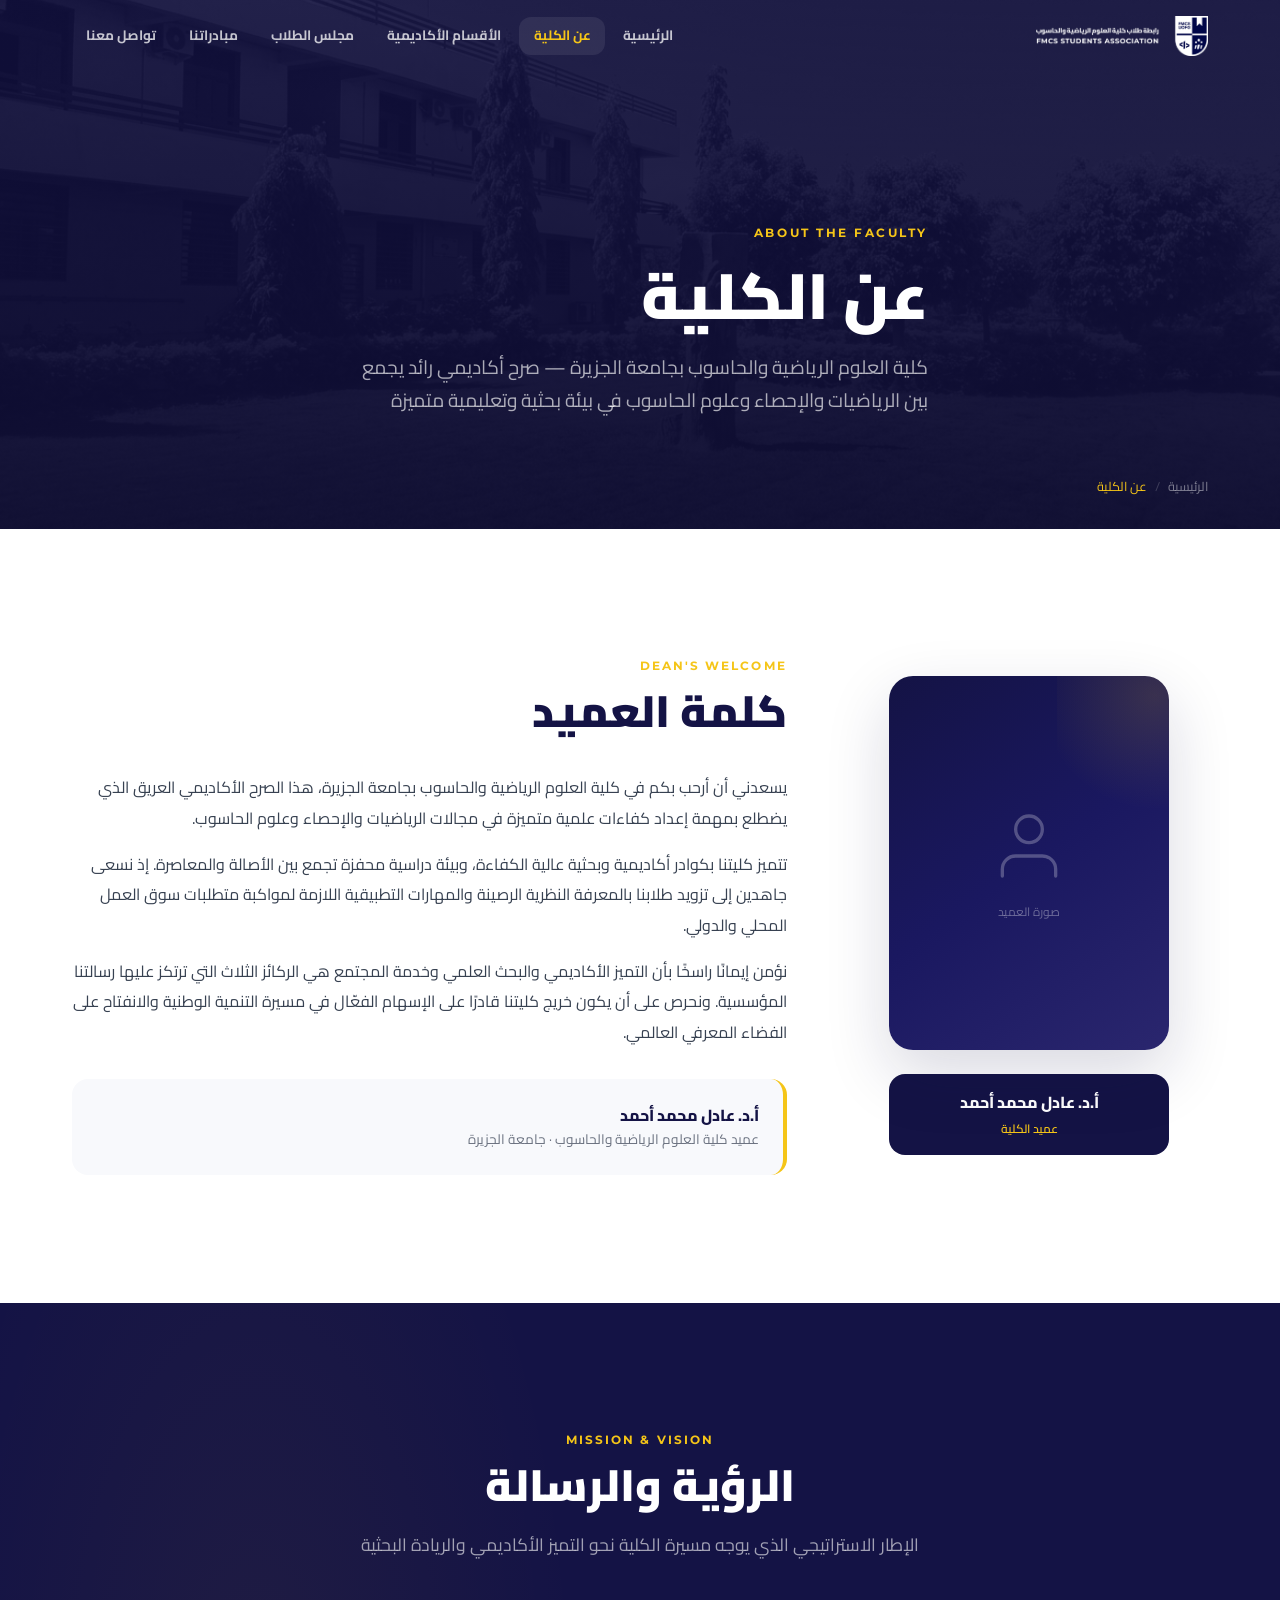
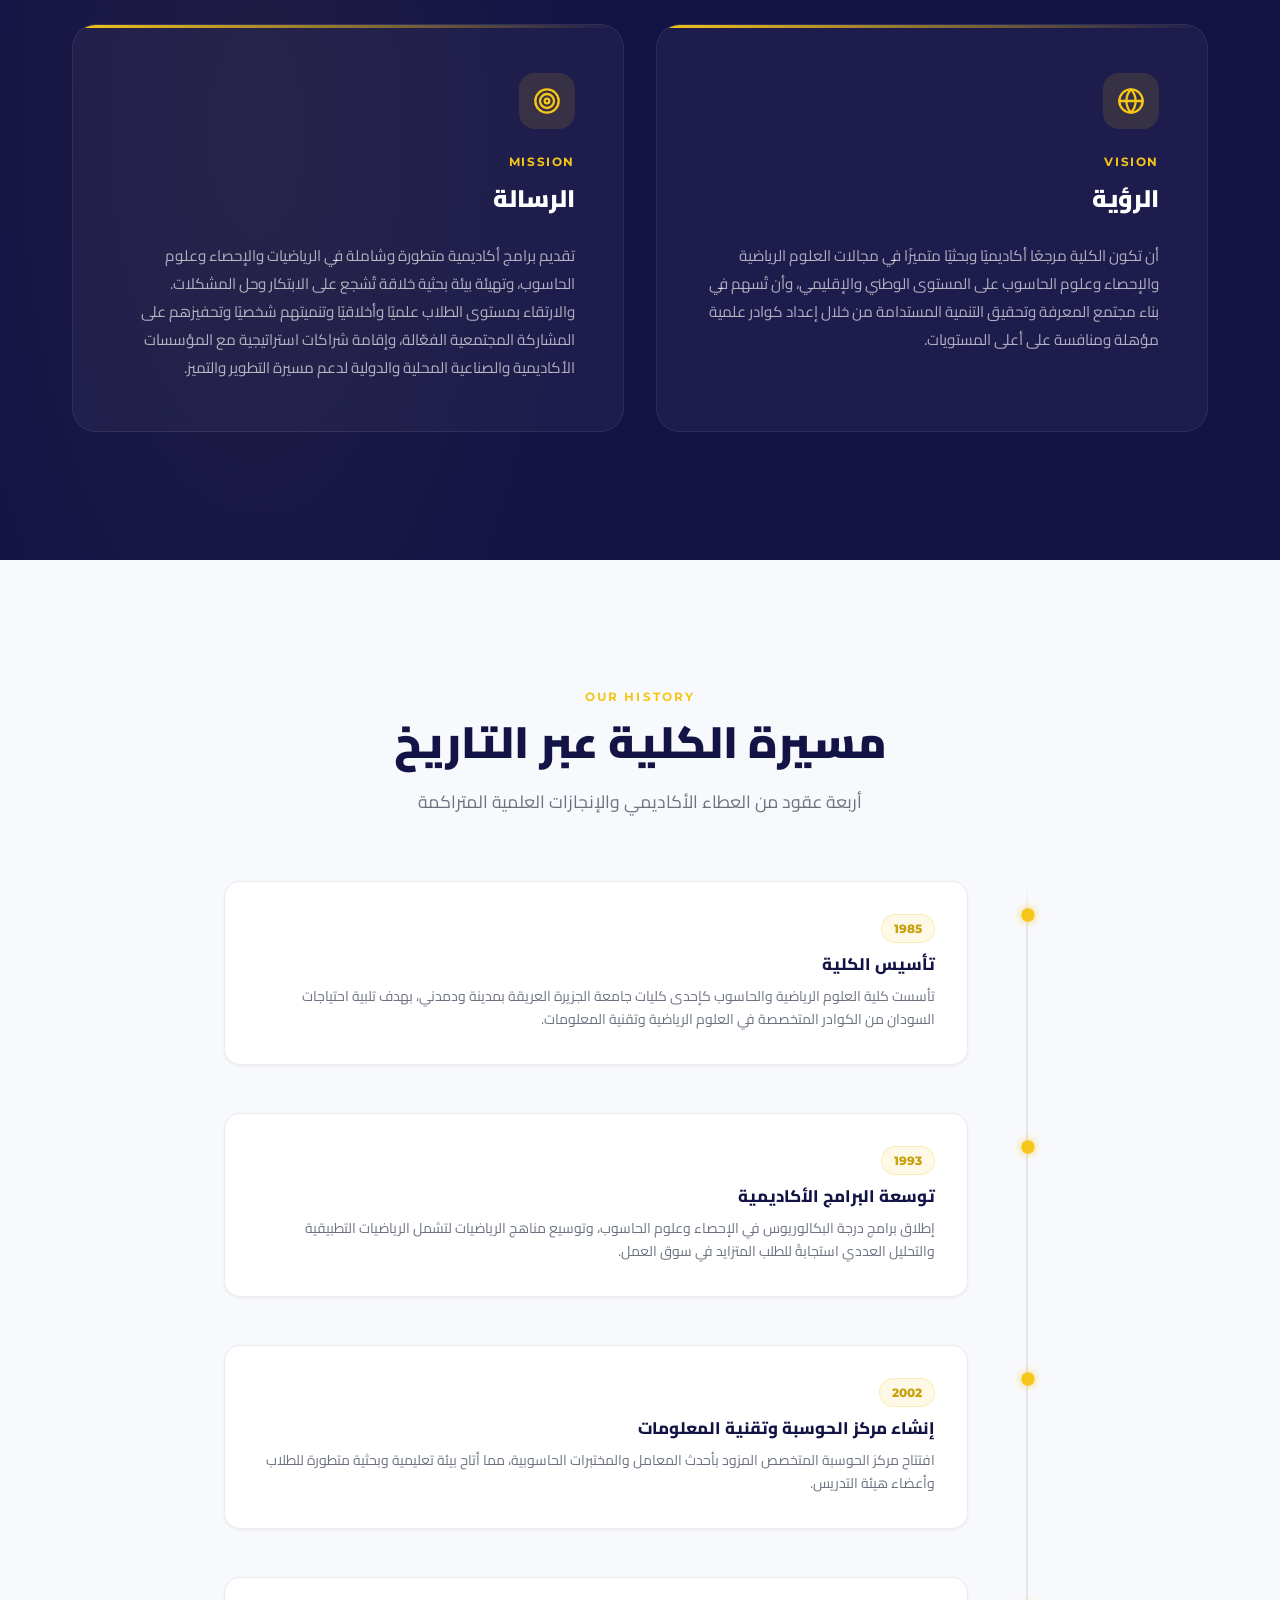
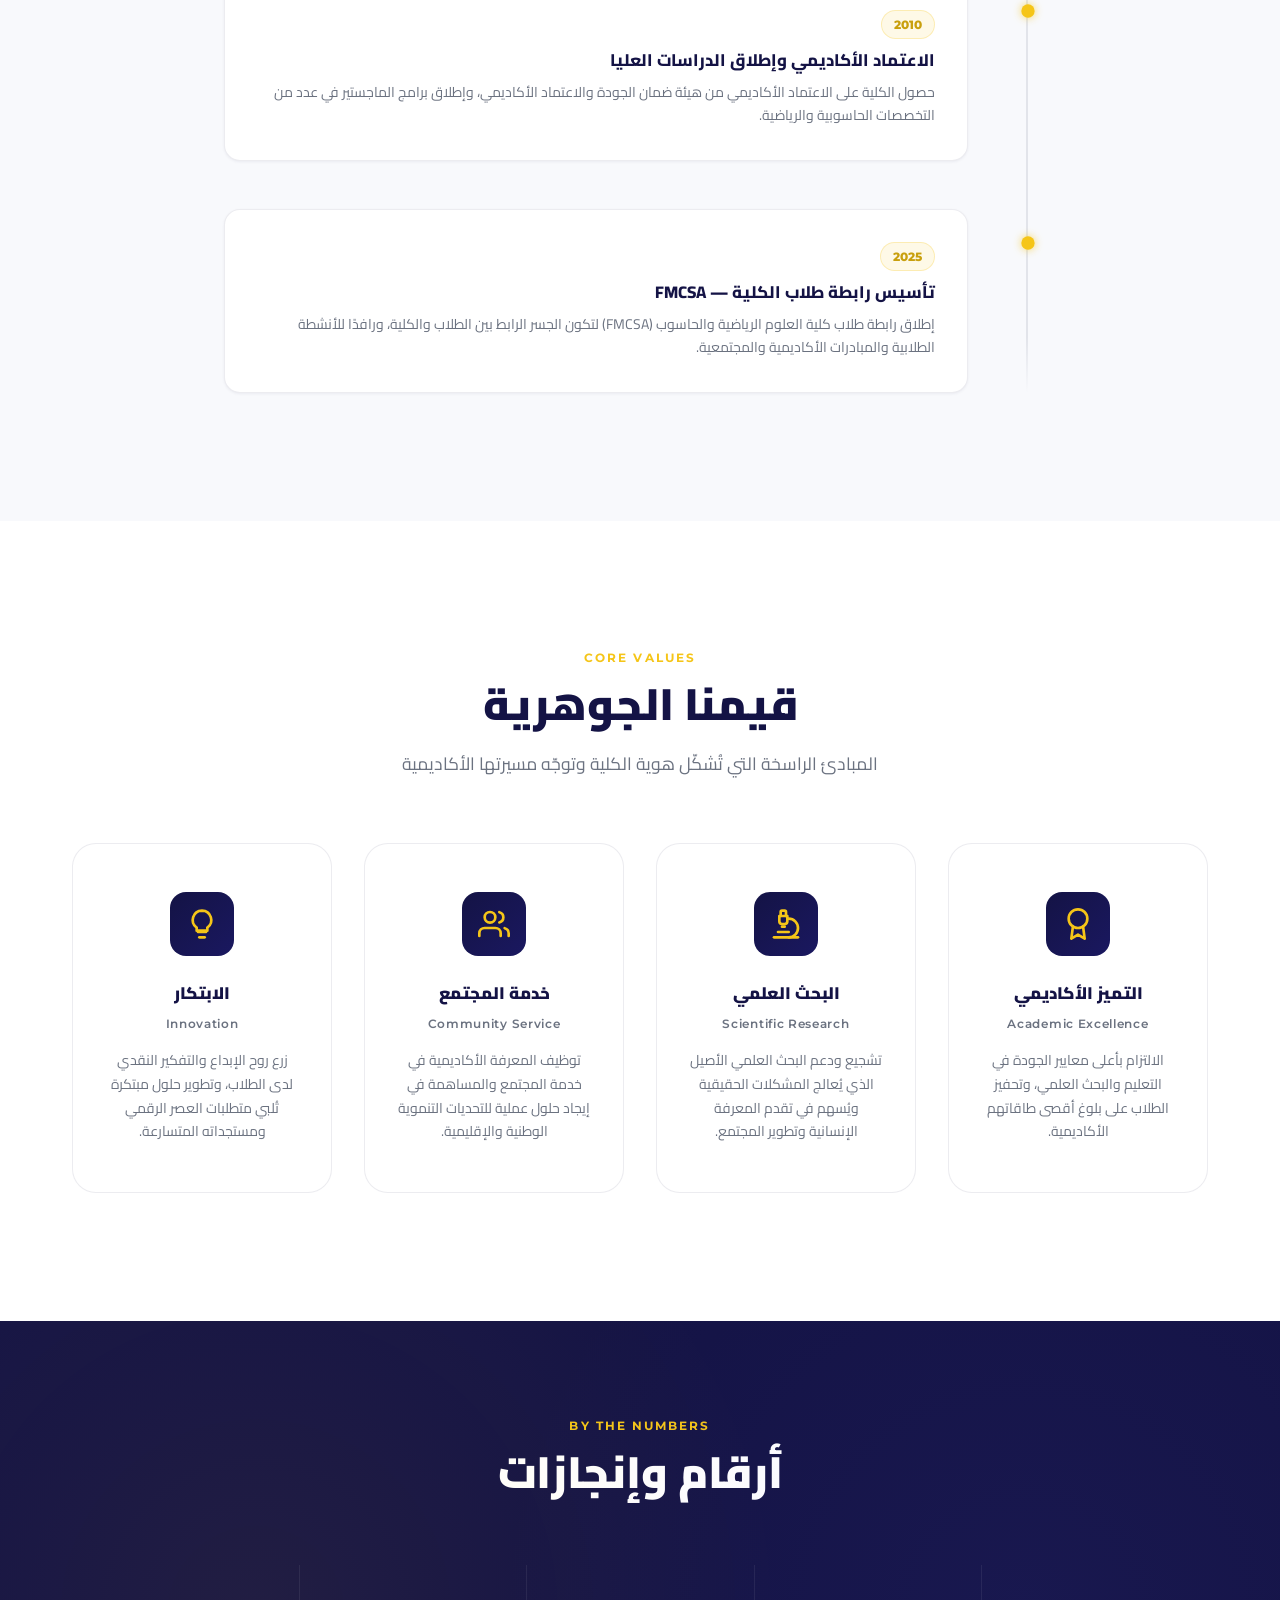
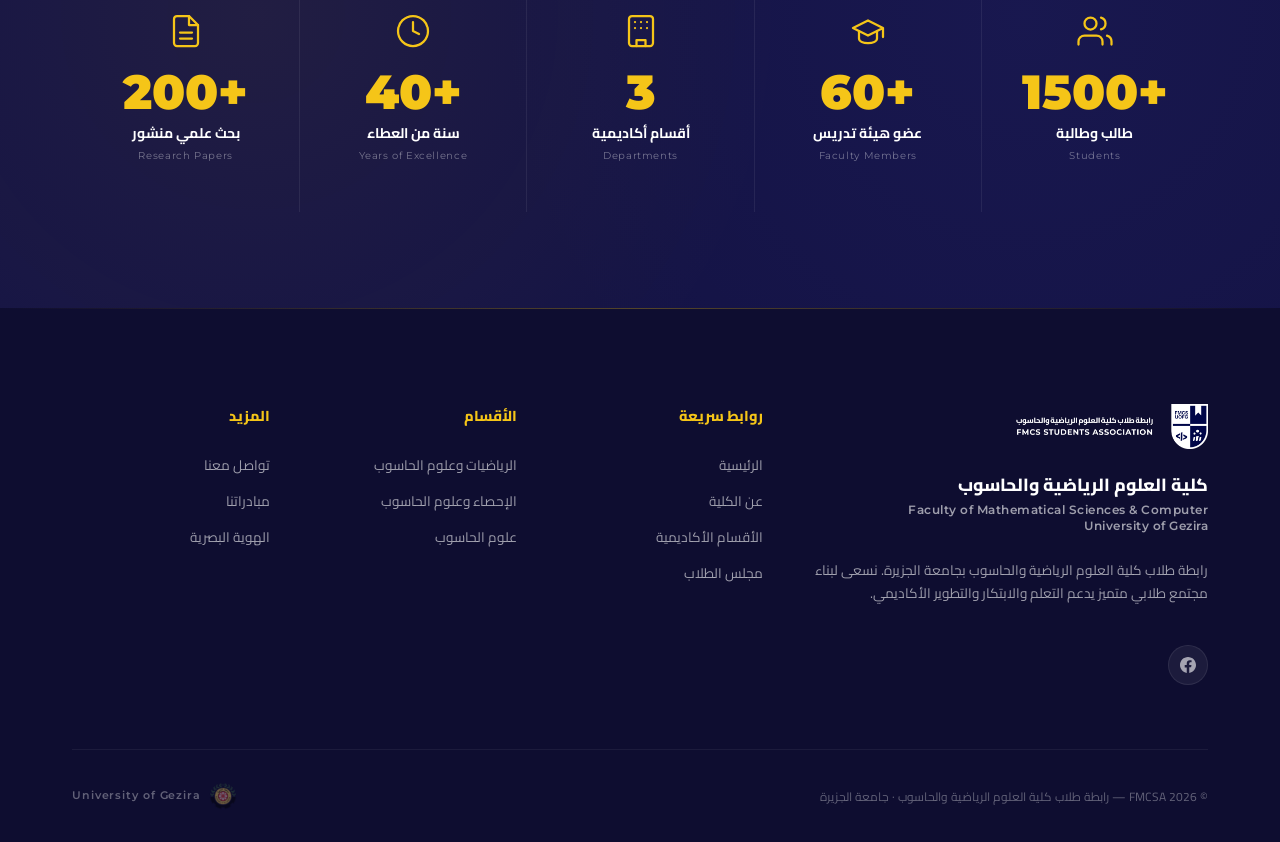
==== about.html @ e286f73d "Refactor entire website to professional university-grade design Complete redesign of the FMCSA websi" ====
<!DOCTYPE html>
<html lang="ar" dir="rtl">

<head>
  <meta charset="UTF-8">
  <meta name="viewport" content="width=device-width, initial-scale=1.0">
  <title>عن الكلية · FMCSA</title>
  <meta name="description" content="تعرف على كلية العلوم الرياضية والحاسوب بجامعة الجزيرة — رسالتها، رؤيتها، تاريخها، وقيمها الأكاديمية.">
  <meta property="og:title" content="عن الكلية — FMCSA · جامعة الجزيرة">
  <meta property="og:description" content="كلية العلوم الرياضية والحاسوب بجامعة الجزيرة — رسالة أكاديمية رائدة في السودان.">
  <meta property="og:image" content="Assets/Cover.jpg">
  <meta property="og:type" content="website">
  <meta property="og:locale" content="ar_SD">
  <meta name="twitter:card" content="summary_large_image">
  <meta name="twitter:title" content="عن الكلية — FMCSA">
  <meta name="twitter:image" content="Assets/Cover.jpg">
  <link rel="icon" type="image/png" href="Assets/White Logo.png" media="(prefers-color-scheme: dark)">
  <link rel="icon" type="image/png" href="Assets/Blue Logo.png" media="(prefers-color-scheme: light)">
  <link rel="stylesheet" href="css/shared.css">

  <style>
    /* ══════════════════════════════════════════════════════════════
       PAGE HERO
       ══════════════════════════════════════════════════════════════ */
    .page-hero {
      position: relative;
      min-height: 55vh;
      display: flex;
      align-items: center;
      overflow: hidden;
      background: var(--navy-dark);
    }

    .page-hero-bg {
      position: absolute;
      inset: 0;
      background-image: url('Assets/IMG001.webp');
      background-size: cover;
      background-position: center 30%;
      opacity: 0.25;
    }

    .page-hero-overlay {
      position: absolute;
      inset: 0;
      background: linear-gradient(
        135deg,
        rgba(14, 13, 48, 0.92) 0%,
        rgba(20, 19, 69, 0.75) 60%,
        rgba(14, 13, 48, 0.88) 100%
      );
    }

    .page-hero-content {
      position: relative;
      z-index: 2;
      padding: calc(var(--nav-height, 4.5rem) + 2rem) 0 var(--space-3xl);
    }

    .page-hero-eyebrow {
      font-family: var(--font-en);
      font-size: 0.72rem;
      font-weight: 700;
      letter-spacing: 0.22em;
      text-transform: uppercase;
      color: var(--gold);
      margin-bottom: var(--space-md);
      direction: ltr;
      text-align: right;
    }

    .page-hero-title {
      font-size: clamp(2.4rem, 6vw, 4rem);
      font-weight: 900;
      color: var(--white);
      line-height: 1.2;
      margin-bottom: var(--space-md);
    }

    .page-hero-subtitle {
      font-size: clamp(1rem, 2.2vw, 1.2rem);
      color: rgba(255, 255, 255, 0.65);
      max-width: 36rem;
      line-height: 1.7;
    }

    .page-hero-breadcrumb {
      position: absolute;
      bottom: var(--space-xl);
      right: 0;
      left: 0;
      z-index: 2;
    }

    .breadcrumb-inner {
      max-width: var(--max-width);
      margin: 0 auto;
      padding: 0 var(--space-xl);
      display: flex;
      align-items: center;
      gap: var(--space-sm);
      font-size: 0.8rem;
      color: rgba(255, 255, 255, 0.45);
    }

    .breadcrumb-inner a {
      color: rgba(255, 255, 255, 0.45);
      transition: color var(--transition-fast);
    }

    .breadcrumb-inner a:hover {
      color: var(--gold);
    }

    .breadcrumb-sep {
      opacity: 0.4;
    }

    .breadcrumb-current {
      color: var(--gold);
    }

    /* ══════════════════════════════════════════════════════════════
       DEAN'S WELCOME
       ══════════════════════════════════════════════════════════════ */
    .deans-welcome {
      background: var(--bg-primary);
    }

    .welcome-grid {
      display: grid;
      grid-template-columns: 1fr 2fr;
      gap: var(--space-3xl);
      align-items: center;
    }

    .dean-photo-wrap {
      display: flex;
      flex-direction: column;
      align-items: center;
      gap: var(--space-lg);
    }

    .dean-photo-placeholder {
      width: 100%;
      max-width: 280px;
      aspect-ratio: 3/4;
      border-radius: var(--radius-xl);
      background: linear-gradient(
        145deg,
        var(--navy) 0%,
        var(--navy-light) 50%,
        #2a266e 100%
      );
      display: flex;
      flex-direction: column;
      align-items: center;
      justify-content: center;
      gap: var(--space-md);
      position: relative;
      overflow: hidden;
      box-shadow: var(--shadow-xl);
    }

    .dean-photo-placeholder::before {
      content: '';
      position: absolute;
      top: -30%;
      right: -30%;
      width: 70%;
      height: 70%;
      background: radial-gradient(circle, rgba(245, 197, 24, 0.15) 0%, transparent 70%);
    }

    .dean-photo-placeholder svg {
      width: 5rem;
      height: 5rem;
      color: rgba(255, 255, 255, 0.25);
    }

    .dean-photo-placeholder-text {
      font-size: 0.75rem;
      color: rgba(255, 255, 255, 0.35);
      text-align: center;
      direction: rtl;
    }

    .dean-name-badge {
      background: var(--navy);
      color: var(--white);
      padding: var(--space-md) var(--space-lg);
      border-radius: var(--radius-lg);
      text-align: center;
      width: 100%;
      max-width: 280px;
    }

    .dean-name {
      font-size: 1rem;
      font-weight: 800;
      margin-bottom: 0.25rem;
    }

    .dean-title {
      font-size: 0.75rem;
      color: var(--gold);
      font-weight: 600;
    }

    .welcome-content .section-header {
      margin-bottom: var(--space-xl);
    }

    .welcome-body {
      font-size: 1rem;
      color: var(--text-secondary);
      line-height: 1.9;
      margin-bottom: var(--space-xl);
    }

    .welcome-body p + p {
      margin-top: var(--space-md);
    }

    .welcome-signature {
      display: flex;
      align-items: center;
      gap: var(--space-md);
      padding: var(--space-lg);
      background: var(--bg-secondary);
      border-radius: var(--radius-lg);
      border-right: 4px solid var(--gold);
    }

    .welcome-signature-text {
      font-size: 0.85rem;
      color: var(--text-muted);
    }

    .welcome-signature-name {
      font-size: 1rem;
      font-weight: 800;
      color: var(--navy);
    }

    /* ══════════════════════════════════════════════════════════════
       MISSION & VISION
       ══════════════════════════════════════════════════════════════ */
    .mission-vision {
      background: var(--navy);
      position: relative;
      overflow: hidden;
    }

    .mission-vision::before {
      content: '';
      position: absolute;
      top: -50%;
      left: -10%;
      width: 60%;
      height: 200%;
      background: radial-gradient(ellipse, rgba(245, 197, 24, 0.05) 0%, transparent 60%);
      pointer-events: none;
    }

    .mv-grid {
      display: grid;
      grid-template-columns: 1fr 1fr;
      gap: var(--space-xl);
    }

    .mv-card {
      background: rgba(255, 255, 255, 0.04);
      border: 1px solid rgba(255, 255, 255, 0.08);
      border-radius: var(--radius-xl);
      padding: var(--space-2xl);
      position: relative;
      overflow: hidden;
      transition: background var(--transition-base), border-color var(--transition-base);
    }

    .mv-card:hover {
      background: rgba(255, 255, 255, 0.07);
      border-color: rgba(245, 197, 24, 0.2);
    }

    .mv-card::after {
      content: '';
      position: absolute;
      top: 0;
      left: 0;
      right: 0;
      height: 3px;
      background: linear-gradient(90deg, var(--gold), transparent);
    }

    .mv-icon {
      width: 3.5rem;
      height: 3.5rem;
      background: rgba(245, 197, 24, 0.12);
      border-radius: var(--radius-lg);
      display: flex;
      align-items: center;
      justify-content: center;
      margin-bottom: var(--space-lg);
    }

    .mv-icon svg {
      width: 1.75rem;
      height: 1.75rem;
      color: var(--gold);
    }

    .mv-label {
      font-size: 0.72rem;
      font-weight: 700;
      letter-spacing: 0.14em;
      text-transform: uppercase;
      color: var(--gold);
      font-family: var(--font-en);
      margin-bottom: var(--space-sm);
      direction: ltr;
      text-align: right;
    }

    .mv-title {
      font-size: 1.5rem;
      font-weight: 900;
      color: var(--white);
      margin-bottom: var(--space-lg);
    }

    .mv-text {
      font-size: 0.95rem;
      color: rgba(255, 255, 255, 0.65);
      line-height: 1.85;
    }

    /* ══════════════════════════════════════════════════════════════
       HISTORY TIMELINE
       ══════════════════════════════════════════════════════════════ */
    .history-section {
      background: var(--bg-secondary);
    }

    .timeline {
      position: relative;
      max-width: 52rem;
      margin: 0 auto;
    }

    .timeline::before {
      content: '';
      position: absolute;
      top: 0;
      bottom: 0;
      right: 1.75rem;
      width: 2px;
      background: linear-gradient(
        to bottom,
        transparent,
        var(--mid-gray) 5%,
        var(--mid-gray) 95%,
        transparent
      );
    }

    .timeline-item {
      display: grid;
      grid-template-columns: auto 1fr;
      gap: var(--space-xl);
      align-items: start;
      padding-bottom: var(--space-2xl);
      position: relative;
    }

    .timeline-item:last-child {
      padding-bottom: 0;
    }

    .timeline-body {
      background: var(--white);
      border: 1px solid var(--border-light);
      border-radius: var(--radius-lg);
      padding: var(--space-xl);
      box-shadow: var(--shadow-sm);
      transition: box-shadow var(--transition-base), transform var(--transition-base);
    }

    .timeline-body:hover {
      box-shadow: var(--shadow-md);
      transform: translateX(-4px);
    }

    .timeline-year-badge {
      font-family: var(--font-en);
      font-size: 0.75rem;
      font-weight: 800;
      color: var(--gold-dark);
      background: rgba(245, 197, 24, 0.1);
      border: 1px solid rgba(245, 197, 24, 0.25);
      border-radius: var(--radius-full);
      padding: 0.25rem 0.75rem;
      margin-bottom: var(--space-sm);
      display: inline-block;
      direction: ltr;
    }

    .timeline-event-title {
      font-size: 1.05rem;
      font-weight: 800;
      color: var(--navy);
      margin-bottom: 0.4rem;
    }

    .timeline-event-desc {
      font-size: 0.875rem;
      color: var(--text-muted);
      line-height: 1.7;
    }

    .timeline-dot-col {
      display: flex;
      flex-direction: column;
      align-items: center;
      padding-top: var(--space-lg);
      width: 3.5rem;
    }

    .timeline-dot {
      width: 1.25rem;
      height: 1.25rem;
      flex-shrink: 0;
      z-index: 1;
      filter: drop-shadow(0 0 4px rgba(245, 197, 24, 0.7));
    }

    /* ══════════════════════════════════════════════════════════════
       CORE VALUES
       ══════════════════════════════════════════════════════════════ */
    .values-section {
      background: var(--bg-primary);
    }

    .values-grid {
      display: grid;
      grid-template-columns: repeat(4, 1fr);
      gap: var(--space-xl);
    }

    .value-card {
      padding: var(--space-2xl) var(--space-xl);
      border: 1px solid var(--border-light);
      border-radius: var(--radius-xl);
      text-align: center;
      transition: transform var(--transition-base), box-shadow var(--transition-base), border-color var(--transition-base);
      position: relative;
      overflow: hidden;
      background: var(--white);
    }

    .value-card:hover {
      transform: translateY(-6px);
      box-shadow: var(--shadow-lg);
      border-color: rgba(245, 197, 24, 0.3);
    }

    .value-card::before {
      content: '';
      position: absolute;
      bottom: 0;
      left: 0;
      right: 0;
      height: 4px;
      background: linear-gradient(90deg, var(--gold), var(--gold-light));
      transform: scaleX(0);
      transition: transform var(--transition-base);
    }

    .value-card:hover::before {
      transform: scaleX(1);
    }

    .value-icon {
      width: 4rem;
      height: 4rem;
      background: linear-gradient(135deg, var(--navy), var(--navy-light));
      border-radius: var(--radius-lg);
      display: flex;
      align-items: center;
      justify-content: center;
      margin: 0 auto var(--space-lg);
    }

    .value-icon svg {
      width: 2rem;
      height: 2rem;
      color: var(--gold);
    }

    .value-title {
      font-size: 1.05rem;
      font-weight: 900;
      color: var(--navy);
      margin-bottom: var(--space-sm);
    }

    .value-title-en {
      font-family: var(--font-en);
      font-size: 0.72rem;
      font-weight: 600;
      color: var(--text-muted);
      letter-spacing: 0.06em;
      text-align: center;
      margin-bottom: var(--space-md);
    }

    .value-desc {
      font-size: 0.875rem;
      color: var(--text-muted);
      line-height: 1.7;
    }

    /* ══════════════════════════════════════════════════════════════
       QUICK FACTS / STATS
       ══════════════════════════════════════════════════════════════ */
    .facts-section {
      background: var(--navy);
      position: relative;
      overflow: hidden;
    }

    .facts-section::after {
      content: '';
      position: absolute;
      inset: 0;
      background-image:
        radial-gradient(circle at 20% 50%, rgba(245, 197, 24, 0.06) 0%, transparent 50%),
        radial-gradient(circle at 80% 50%, rgba(99, 102, 241, 0.06) 0%, transparent 50%);
      pointer-events: none;
    }

    .facts-grid {
      display: grid;
      grid-template-columns: repeat(5, 1fr);
      gap: 0;
      position: relative;
      z-index: 1;
    }

    .fact-item {
      text-align: center;
      padding: var(--space-2xl) var(--space-lg);
      border-left: 1px solid rgba(255, 255, 255, 0.07);
      transition: background var(--transition-base);
    }

    .fact-item:last-child {
      border-left: none;
    }

    .fact-item:hover {
      background: rgba(255, 255, 255, 0.03);
    }

    .fact-number {
      font-family: var(--font-en);
      font-size: clamp(2rem, 4vw, 3rem);
      font-weight: 900;
      color: var(--gold);
      line-height: 1;
      margin-bottom: 0.35rem;
      text-align: center;
    }

    .fact-number sup {
      font-size: 0.5em;
      vertical-align: super;
    }

    .fact-label {
      font-size: 0.875rem;
      font-weight: 700;
      color: var(--white);
      margin-bottom: 0.2rem;
    }

    .fact-label-en {
      font-family: var(--font-en);
      font-size: 0.65rem;
      color: rgba(255, 255, 255, 0.4);
      letter-spacing: 0.06em;
      text-align: center;
    }

    /* ══════════════════════════════════════════════════════════════
       RESPONSIVE
       ══════════════════════════════════════════════════════════════ */
    @media (max-width: 900px) {
      .welcome-grid {
        grid-template-columns: 1fr;
      }

      .dean-photo-wrap {
        flex-direction: row;
        flex-wrap: wrap;
        justify-content: center;
      }

      .mv-grid {
        grid-template-columns: 1fr;
      }

      .values-grid {
        grid-template-columns: 1fr 1fr;
      }

      .facts-grid {
        grid-template-columns: repeat(3, 1fr);
      }

      .fact-item:nth-child(3) {
        border-left: none;
      }

      .fact-item:nth-child(4) {
        border-left: 1px solid rgba(255, 255, 255, 0.07);
      }
    }

    @media (max-width: 600px) {
      .page-hero {
        min-height: 45vh;
      }

      .timeline::before {
        right: 1.25rem;
      }

      .values-grid {
        grid-template-columns: 1fr;
      }

      .facts-grid {
        grid-template-columns: 1fr 1fr;
      }

      .fact-item:nth-child(2),
      .fact-item:nth-child(4) {
        border-left: none;
      }

      .fact-item:nth-child(3),
      .fact-item:nth-child(5) {
        border-left: 1px solid rgba(255, 255, 255, 0.07);
      }

      .fact-item:nth-child(5) {
        grid-column: 1 / -1;
        border-left: none;
      }
    }
  </style>
</head>

<body>

  <!-- ══════════════════════════════════════════════════════════════
       PAGE HERO
       ══════════════════════════════════════════════════════════════ -->
  <section class="page-hero" aria-label="رأس صفحة عن الكلية">
    <div class="page-hero-bg" role="presentation"></div>
    <div class="page-hero-overlay" role="presentation"></div>

    <div class="container page-hero-content">
      <p class="page-hero-eyebrow reveal">About the Faculty</p>
      <h1 class="page-hero-title reveal reveal-delay-1">عن الكلية</h1>
      <p class="page-hero-subtitle reveal reveal-delay-2">
        كلية العلوم الرياضية والحاسوب بجامعة الجزيرة — صرح أكاديمي رائد يجمع بين الرياضيات والإحصاء وعلوم الحاسوب
        في بيئة بحثية وتعليمية متميزة
      </p>
    </div>

    <nav class="page-hero-breadcrumb" aria-label="مسار التنقل">
      <div class="breadcrumb-inner">
        <a href="index.html">الرئيسية</a>
        <span class="breadcrumb-sep" aria-hidden="true">/</span>
        <span class="breadcrumb-current">عن الكلية</span>
      </div>
    </nav>
  </section>

  <!-- ══════════════════════════════════════════════════════════════
       DEAN'S WELCOME
       ══════════════════════════════════════════════════════════════ -->
  <section class="deans-welcome section-padding" id="dean" aria-labelledby="dean-heading">
    <div class="container">
      <div class="welcome-grid">

        <!-- Dean Photo -->
        <div class="dean-photo-wrap reveal">
          <div class="dean-photo-placeholder" role="img" aria-label="صورة عميد الكلية">
            <svg viewBox="0 0 24 24" fill="none" stroke="currentColor" stroke-width="1" stroke-linecap="round" stroke-linejoin="round" aria-hidden="true">
              <path d="M20 21v-2a4 4 0 0 0-4-4H8a4 4 0 0 0-4 4v2"/>
              <circle cx="12" cy="7" r="4"/>
            </svg>
            <p class="dean-photo-placeholder-text">صورة العميد</p>
          </div>
          <div class="dean-name-badge">
            <p class="dean-name">أ.د. عادل محمد أحمد</p>
            <p class="dean-title">عميد الكلية</p>
          </div>
        </div>

        <!-- Welcome Text -->
        <div class="welcome-content">
          <div class="section-header reveal">
            <p class="section-eyebrow">Dean's Welcome</p>
            <h2 class="section-title" id="dean-heading">كلمة العميد</h2>
          </div>

          <div class="welcome-body reveal reveal-delay-1">
            <p>
              يسعدني أن أرحب بكم في كلية العلوم الرياضية والحاسوب بجامعة الجزيرة، هذا الصرح الأكاديمي العريق
              الذي يضطلع بمهمة إعداد كفاءات علمية متميزة في مجالات الرياضيات والإحصاء وعلوم الحاسوب.
            </p>
            <p>
              تتميز كليتنا بكوادر أكاديمية وبحثية عالية الكفاءة، وبيئة دراسية محفزة تجمع بين الأصالة
              والمعاصرة. إذ نسعى جاهدين إلى تزويد طلابنا بالمعرفة النظرية الرصينة والمهارات التطبيقية
              اللازمة لمواكبة متطلبات سوق العمل المحلي والدولي.
            </p>
            <p>
              نؤمن إيمانًا راسخًا بأن التميز الأكاديمي والبحث العلمي وخدمة المجتمع هي الركائز الثلاث
              التي ترتكز عليها رسالتنا المؤسسية. ونحرص على أن يكون خريج كليتنا قادرًا على الإسهام
              الفعّال في مسيرة التنمية الوطنية والانفتاح على الفضاء المعرفي العالمي.
            </p>
          </div>

          <div class="welcome-signature reveal reveal-delay-2">
            <div>
              <p class="welcome-signature-name">أ.د. عادل محمد أحمد</p>
              <p class="welcome-signature-text">عميد كلية العلوم الرياضية والحاسوب · جامعة الجزيرة</p>
            </div>
          </div>
        </div>

      </div>
    </div>
  </section>

  <!-- ══════════════════════════════════════════════════════════════
       MISSION & VISION
       ══════════════════════════════════════════════════════════════ -->
  <section class="mission-vision section-padding" id="mission" aria-labelledby="mv-heading">
    <div class="container">
      <div class="section-header text-center reveal">
        <p class="section-eyebrow">Mission & Vision</p>
        <h2 class="section-title on-dark" id="mv-heading">الرؤية والرسالة</h2>
        <p class="section-subtitle on-dark" style="margin: var(--space-md) auto 0;">
          الإطار الاستراتيجي الذي يوجه مسيرة الكلية نحو التميز الأكاديمي والريادة البحثية
        </p>
      </div>

      <div class="mv-grid">

        <!-- Vision Card -->
        <div class="mv-card reveal reveal-delay-1">
          <div class="mv-icon" aria-hidden="true">
            <svg viewBox="0 0 24 24" fill="none" stroke="currentColor" stroke-width="2" stroke-linecap="round" stroke-linejoin="round">
              <circle cx="12" cy="12" r="10"/>
              <line x1="2" y1="12" x2="22" y2="12"/>
              <path d="M12 2a15.3 15.3 0 0 1 4 10 15.3 15.3 0 0 1-4 10 15.3 15.3 0 0 1-4-10 15.3 15.3 0 0 1 4-10z"/>
            </svg>
          </div>
          <p class="mv-label">Vision</p>
          <h3 class="mv-title">الرؤية</h3>
          <p class="mv-text">
            أن تكون الكلية مرجعًا أكاديميًا وبحثيًا متميزًا في مجالات العلوم الرياضية والإحصاء وعلوم الحاسوب
            على المستوى الوطني والإقليمي، وأن تُسهم في بناء مجتمع المعرفة وتحقيق التنمية المستدامة
            من خلال إعداد كوادر علمية مؤهلة ومنافسة على أعلى المستويات.
          </p>
        </div>

        <!-- Mission Card -->
        <div class="mv-card reveal reveal-delay-2">
          <div class="mv-icon" aria-hidden="true">
            <svg viewBox="0 0 24 24" fill="none" stroke="currentColor" stroke-width="2" stroke-linecap="round" stroke-linejoin="round">
              <circle cx="12" cy="12" r="10"/>
              <circle cx="12" cy="12" r="6"/>
              <circle cx="12" cy="12" r="2"/>
            </svg>
          </div>
          <p class="mv-label">Mission</p>
          <h3 class="mv-title">الرسالة</h3>
          <p class="mv-text">
            تقديم برامج أكاديمية متطورة وشاملة في الرياضيات والإحصاء وعلوم الحاسوب، وتهيئة بيئة بحثية
            خلاقة تُشجع على الابتكار وحل المشكلات. والارتقاء بمستوى الطلاب علميًا وأخلاقيًا وتنميتهم
            شخصيًا وتحفيزهم على المشاركة المجتمعية الفعّالة، وإقامة شراكات استراتيجية مع المؤسسات
            الأكاديمية والصناعية المحلية والدولية لدعم مسيرة التطوير والتميز.
          </p>
        </div>

      </div>
    </div>
  </section>

  <!-- ══════════════════════════════════════════════════════════════
       HISTORY TIMELINE
       ══════════════════════════════════════════════════════════════ -->
  <section class="history-section section-padding" id="history" aria-labelledby="history-heading">
    <div class="container">
      <div class="section-header text-center reveal">
        <p class="section-eyebrow">Our History</p>
        <h2 class="section-title" id="history-heading">مسيرة الكلية عبر التاريخ</h2>
        <p class="section-subtitle" style="margin: var(--space-md) auto 0;">
          أربعة عقود من العطاء الأكاديمي والإنجازات العلمية المتراكمة
        </p>
      </div>

      <div class="timeline" role="list">

        <div class="timeline-item reveal" role="listitem">
          <div class="timeline-dot-col">
            <svg width="20" height="20" viewBox="0 0 24 24" fill="#F5C518" stroke="#F5C518" stroke-width="0" aria-hidden="true" class="timeline-dot"><circle cx="12" cy="12" r="8"/></svg>
          </div>
          <div class="timeline-body">
            <span class="timeline-year-badge">1985</span>
            <h3 class="timeline-event-title">تأسيس الكلية</h3>
            <p class="timeline-event-desc">
              تأسست كلية العلوم الرياضية والحاسوب كإحدى كليات جامعة الجزيرة العريقة بمدينة ودمدني،
              بهدف تلبية احتياجات السودان من الكوادر المتخصصة في العلوم الرياضية وتقنية المعلومات.
            </p>
          </div>
        </div>

        <div class="timeline-item reveal reveal-delay-1" role="listitem">
          <div class="timeline-dot-col">
            <svg width="20" height="20" viewBox="0 0 24 24" fill="#F5C518" stroke="#F5C518" stroke-width="0" aria-hidden="true" class="timeline-dot"><circle cx="12" cy="12" r="8"/></svg>
          </div>
          <div class="timeline-body">
            <span class="timeline-year-badge">1993</span>
            <h3 class="timeline-event-title">توسعة البرامج الأكاديمية</h3>
            <p class="timeline-event-desc">
              إطلاق برامج درجة البكالوريوس في الإحصاء وعلوم الحاسوب، وتوسيع مناهج الرياضيات
              لتشمل الرياضيات التطبيقية والتحليل العددي استجابةً للطلب المتزايد في سوق العمل.
            </p>
          </div>
        </div>

        <div class="timeline-item reveal reveal-delay-2" role="listitem">
          <div class="timeline-dot-col">
            <svg width="20" height="20" viewBox="0 0 24 24" fill="#F5C518" stroke="#F5C518" stroke-width="0" aria-hidden="true" class="timeline-dot"><circle cx="12" cy="12" r="8"/></svg>
          </div>
          <div class="timeline-body">
            <span class="timeline-year-badge">2002</span>
            <h3 class="timeline-event-title">إنشاء مركز الحوسبة وتقنية المعلومات</h3>
            <p class="timeline-event-desc">
              افتتاح مركز الحوسبة المتخصص المزود بأحدث المعامل والمختبرات الحاسوبية،
              مما أتاح بيئة تعليمية وبحثية متطورة للطلاب وأعضاء هيئة التدريس.
            </p>
          </div>
        </div>

        <div class="timeline-item reveal reveal-delay-3" role="listitem">
          <div class="timeline-dot-col">
            <svg width="20" height="20" viewBox="0 0 24 24" fill="#F5C518" stroke="#F5C518" stroke-width="0" aria-hidden="true" class="timeline-dot"><circle cx="12" cy="12" r="8"/></svg>
          </div>
          <div class="timeline-body">
            <span class="timeline-year-badge">2010</span>
            <h3 class="timeline-event-title">الاعتماد الأكاديمي وإطلاق الدراسات العليا</h3>
            <p class="timeline-event-desc">
              حصول الكلية على الاعتماد الأكاديمي من هيئة ضمان الجودة والاعتماد الأكاديمي،
              وإطلاق برامج الماجستير في عدد من التخصصات الحاسوبية والرياضية.
            </p>
          </div>
        </div>

        <div class="timeline-item reveal reveal-delay-4" role="listitem">
          <div class="timeline-dot-col">
            <svg width="20" height="20" viewBox="0 0 24 24" fill="#F5C518" stroke="#F5C518" stroke-width="0" aria-hidden="true" class="timeline-dot"><circle cx="12" cy="12" r="8"/></svg>
          </div>
          <div class="timeline-body">
            <span class="timeline-year-badge">2025</span>
            <h3 class="timeline-event-title">تأسيس رابطة طلاب الكلية — FMCSA</h3>
            <p class="timeline-event-desc">
              إطلاق رابطة طلاب كلية العلوم الرياضية والحاسوب (FMCSA) لتكون الجسر الرابط بين
              الطلاب والكلية، ورافدًا للأنشطة الطلابية والمبادرات الأكاديمية والمجتمعية.
            </p>
          </div>
        </div>

      </div>
    </div>
  </section>

  <!-- ══════════════════════════════════════════════════════════════
       CORE VALUES
       ══════════════════════════════════════════════════════════════ -->
  <section class="values-section section-padding" id="values" aria-labelledby="values-heading">
    <div class="container">
      <div class="section-header text-center reveal">
        <p class="section-eyebrow">Core Values</p>
        <h2 class="section-title" id="values-heading">قيمنا الجوهرية</h2>
        <p class="section-subtitle" style="margin: var(--space-md) auto 0;">
          المبادئ الراسخة التي تُشكّل هوية الكلية وتوجّه مسيرتها الأكاديمية
        </p>
      </div>

      <div class="values-grid">

        <!-- Academic Excellence -->
        <div class="value-card reveal">
          <div class="value-icon" aria-hidden="true">
            <svg viewBox="0 0 24 24" fill="none" stroke="currentColor" stroke-width="2" stroke-linecap="round" stroke-linejoin="round">
              <circle cx="12" cy="8" r="7"/>
              <polyline points="8.21 13.89 7 23 12 20 17 23 15.79 13.88"/>
            </svg>
          </div>
          <h3 class="value-title">التميز الأكاديمي</h3>
          <p class="value-title-en">Academic Excellence</p>
          <p class="value-desc">
            الالتزام بأعلى معايير الجودة في التعليم والبحث العلمي، وتحفيز الطلاب على بلوغ
            أقصى طاقاتهم الأكاديمية.
          </p>
        </div>

        <!-- Research -->
        <div class="value-card reveal reveal-delay-1">
          <div class="value-icon" aria-hidden="true">
            <svg viewBox="0 0 24 24" fill="none" stroke="currentColor" stroke-width="2" stroke-linecap="round" stroke-linejoin="round">
              <path d="M6 18h8"/>
              <path d="M3 22h18"/>
              <path d="M14 22a7 7 0 1 0 0-14h-1"/>
              <path d="M9 14h2"/>
              <path d="M9 12a2 2 0 0 1-2-2V6h6v4a2 2 0 0 1-2 2z"/>
              <path d="M12 6V3a1 1 0 0 0-1-1H9a1 1 0 0 0-1 1v3"/>
            </svg>
          </div>
          <h3 class="value-title">البحث العلمي</h3>
          <p class="value-title-en">Scientific Research</p>
          <p class="value-desc">
            تشجيع ودعم البحث العلمي الأصيل الذي يُعالج المشكلات الحقيقية ويُسهم في تقدم
            المعرفة الإنسانية وتطوير المجتمع.
          </p>
        </div>

        <!-- Community Service -->
        <div class="value-card reveal reveal-delay-2">
          <div class="value-icon" aria-hidden="true">
            <svg viewBox="0 0 24 24" fill="none" stroke="currentColor" stroke-width="2" stroke-linecap="round" stroke-linejoin="round">
              <path d="M17 21v-2a4 4 0 0 0-4-4H5a4 4 0 0 0-4 4v2"/>
              <circle cx="9" cy="7" r="4"/>
              <path d="M23 21v-2a4 4 0 0 0-3-3.87"/>
              <path d="M16 3.13a4 4 0 0 1 0 7.75"/>
            </svg>
          </div>
          <h3 class="value-title">خدمة المجتمع</h3>
          <p class="value-title-en">Community Service</p>
          <p class="value-desc">
            توظيف المعرفة الأكاديمية في خدمة المجتمع والمساهمة في إيجاد حلول عملية للتحديات
            التنموية الوطنية والإقليمية.
          </p>
        </div>

        <!-- Innovation -->
        <div class="value-card reveal reveal-delay-3">
          <div class="value-icon" aria-hidden="true">
            <svg viewBox="0 0 24 24" fill="none" stroke="currentColor" stroke-width="2" stroke-linecap="round" stroke-linejoin="round">
              <path d="M9 18h6"/>
              <path d="M10 22h4"/>
              <path d="M12 2a7 7 0 0 0-4 12.7V17h8v-2.3A7 7 0 0 0 12 2z"/>
            </svg>
          </div>
          <h3 class="value-title">الابتكار</h3>
          <p class="value-title-en">Innovation</p>
          <p class="value-desc">
            زرع روح الإبداع والتفكير النقدي لدى الطلاب، وتطوير حلول مبتكرة تُلبي متطلبات
            العصر الرقمي ومستجداته المتسارعة.
          </p>
        </div>

      </div>
    </div>
  </section>

  <!-- ══════════════════════════════════════════════════════════════
       QUICK FACTS
       ══════════════════════════════════════════════════════════════ -->
  <section class="facts-section" id="facts" aria-labelledby="facts-heading">
    <div class="container">
      <div class="section-header text-center reveal" style="padding-top: var(--space-4xl);">
        <p class="section-eyebrow">By The Numbers</p>
        <h2 class="section-title on-dark" id="facts-heading">أرقام وإنجازات</h2>
      </div>

      <div class="facts-grid" role="list">

        <div class="fact-item reveal" role="listitem">
          <svg width="36" height="36" viewBox="0 0 24 24" fill="none" stroke="#F5C518" stroke-width="1.5" stroke-linecap="round" stroke-linejoin="round" aria-hidden="true" style="margin-bottom:0.75rem"><path d="M17 21v-2a4 4 0 0 0-4-4H5a4 4 0 0 0-4 4v2"/><circle cx="9" cy="7" r="4"/><path d="M23 21v-2a4 4 0 0 0-3-3.87"/><path d="M16 3.13a4 4 0 0 1 0 7.75"/></svg>
          <div class="fact-number">+1500</div>
          <p class="fact-label">طالب وطالبة</p>
          <p class="fact-label-en">Students</p>
        </div>

        <div class="fact-item reveal reveal-delay-1" role="listitem">
          <svg width="36" height="36" viewBox="0 0 24 24" fill="none" stroke="#F5C518" stroke-width="1.5" stroke-linecap="round" stroke-linejoin="round" aria-hidden="true" style="margin-bottom:0.75rem"><path d="M22 10v6M2 10l10-5 10 5-10 5z"/><path d="M6 12v5c0 2 3 3 6 3s6-1 6-3v-5"/></svg>
          <div class="fact-number">+60</div>
          <p class="fact-label">عضو هيئة تدريس</p>
          <p class="fact-label-en">Faculty Members</p>
        </div>

        <div class="fact-item reveal reveal-delay-2" role="listitem">
          <svg width="36" height="36" viewBox="0 0 24 24" fill="none" stroke="#F5C518" stroke-width="1.5" stroke-linecap="round" stroke-linejoin="round" aria-hidden="true" style="margin-bottom:0.75rem"><rect x="4" y="2" width="16" height="20" rx="2"/><path d="M9 22v-4h6v4"/><line x1="8" y1="6" x2="8" y2="6.01"/><line x1="16" y1="6" x2="16" y2="6.01"/><line x1="12" y1="6" x2="12" y2="6.01"/><line x1="8" y1="10" x2="8" y2="10.01"/><line x1="16" y1="10" x2="16" y2="10.01"/><line x1="12" y1="10" x2="12" y2="10.01"/></svg>
          <div class="fact-number">3</div>
          <p class="fact-label">أقسام أكاديمية</p>
          <p class="fact-label-en">Departments</p>
        </div>

        <div class="fact-item reveal reveal-delay-3" role="listitem">
          <svg width="36" height="36" viewBox="0 0 24 24" fill="none" stroke="#F5C518" stroke-width="1.5" stroke-linecap="round" stroke-linejoin="round" aria-hidden="true" style="margin-bottom:0.75rem"><circle cx="12" cy="12" r="10"/><polyline points="12 6 12 12 16 14"/></svg>
          <div class="fact-number">+40</div>
          <p class="fact-label">سنة من العطاء</p>
          <p class="fact-label-en">Years of Excellence</p>
        </div>

        <div class="fact-item reveal reveal-delay-4" role="listitem">
          <svg width="36" height="36" viewBox="0 0 24 24" fill="none" stroke="#F5C518" stroke-width="1.5" stroke-linecap="round" stroke-linejoin="round" aria-hidden="true" style="margin-bottom:0.75rem"><path d="M14 2H6a2 2 0 0 0-2 2v16a2 2 0 0 0 2 2h12a2 2 0 0 0 2-2V8z"/><polyline points="14 2 14 8 20 8"/><line x1="16" y1="13" x2="8" y2="13"/><line x1="16" y1="17" x2="8" y2="17"/></svg>
          <div class="fact-number">+200</div>
          <p class="fact-label">بحث علمي منشور</p>
          <p class="fact-label-en">Research Papers</p>
        </div>

      </div>
    </div>
    <div style="height: var(--space-4xl);"></div>
  </section>

  <script src="js/shared.js"></script>
</body>

</html>
---- css/shared.css ----
/* ══════════════════════════════════════════════════════════════
   FMCSA — Faculty of Mathematical Sciences & Computer
   University of Gezira · Shared Design System
   Inspired by MIT, Stanford, Oxford, ETH Zurich
   ══════════════════════════════════════════════════════════════ */

/* ── IMPORTS ── */
@import url('https://fonts.googleapis.com/css2?family=Cairo:wght@300;400;500;600;700;800;900&family=Montserrat:wght@300;400;500;600;700;800;900&display=swap');

/* ── DESIGN TOKENS ── */
:root {
  /* Brand Colors */
  --navy: #141345;
  --navy-light: #1a1860;
  --navy-dark: #0e0d30;
  --gold: #f5c518;
  --gold-light: #fad94a;
  --gold-dark: #c9a00e;
  --white: #ffffff;
  --off-white: #f8f9fc;
  --light-gray: #f0f1f5;
  --mid-gray: #e2e4ea;
  --text-gray: #6b7280;
  --dark-gray: #374151;
  --black: #1a1a1a;

  /* Accent Colors */
  --accent-blue: #3b82f6;
  --accent-indigo: #6366f1;
  --accent-cyan: #06b6d4;
  --accent-emerald: #10b981;

  /* Semantic */
  --bg-primary: var(--white);
  --bg-secondary: var(--off-white);
  --bg-tertiary: var(--light-gray);
  --bg-dark: var(--navy);
  --bg-dark-alt: var(--navy-light);
  --text-primary: var(--navy);
  --text-secondary: var(--dark-gray);
  --text-muted: var(--text-gray);
  --text-on-dark: var(--white);
  --text-on-dark-muted: rgba(255, 255, 255, 0.6);
  --border-light: rgba(20, 19, 69, 0.08);
  --border-medium: rgba(20, 19, 69, 0.12);
  --border-dark: rgba(255, 255, 255, 0.1);

  /* Typography */
  --font-ar: 'Cairo', system-ui, -apple-system, sans-serif;
  --font-en: 'Montserrat', system-ui, -apple-system, sans-serif;

  /* Spacing */
  --space-xs: 0.25rem;
  --space-sm: 0.5rem;
  --space-md: 1rem;
  --space-lg: 1.5rem;
  --space-xl: 2rem;
  --space-2xl: 3rem;
  --space-3xl: 4rem;
  --space-4xl: 6rem;
  --space-5xl: 8rem;

  /* Layout */
  --max-width: 75rem;
  --nav-height: 4.5rem;

  /* Shadows */
  --shadow-sm: 0 1px 3px rgba(20, 19, 69, 0.06);
  --shadow-md: 0 4px 12px rgba(20, 19, 69, 0.08);
  --shadow-lg: 0 12px 36px rgba(20, 19, 69, 0.12);
  --shadow-xl: 0 24px 64px rgba(20, 19, 69, 0.16);
  --shadow-glow: 0 0 40px rgba(245, 197, 24, 0.15);

  /* Transitions */
  --transition-fast: 0.15s ease;
  --transition-base: 0.25s ease;
  --transition-slow: 0.4s cubic-bezier(0.16, 1, 0.3, 1);

  /* Border Radius */
  --radius-sm: 0.375rem;
  --radius-md: 0.75rem;
  --radius-lg: 1rem;
  --radius-xl: 1.5rem;
  --radius-full: 999px;
}

/* ── RESET ── */
*,
*::before,
*::after {
  margin: 0;
  padding: 0;
  box-sizing: border-box;
}

html {
  scroll-behavior: smooth;
  scroll-padding-top: var(--nav-height);
}

body {
  font-family: var(--font-ar);
  background: var(--bg-primary);
  color: var(--text-primary);
  overflow-x: hidden;
  -webkit-font-smoothing: antialiased;
  -moz-osx-font-smoothing: grayscale;
  line-height: 1.6;
}

img {
  max-width: 100%;
  height: auto;
  display: block;
}

a {
  color: inherit;
  text-decoration: none;
}

button {
  font-family: inherit;
  cursor: pointer;
  border: none;
  background: none;
}

ul, ol {
  list-style: none;
}

/* ── UTILITY CLASSES ── */
.container {
  max-width: var(--max-width);
  margin: 0 auto;
  padding: 0 var(--space-xl);
}

.section-padding {
  padding: var(--space-5xl) 0;
}

.text-center { text-align: center; }
.text-right { text-align: right; }

.font-en {
  font-family: var(--font-en);
  direction: ltr;
  text-align: right;
}

.sr-only {
  position: absolute;
  width: 1px;
  height: 1px;
  padding: 0;
  margin: -1px;
  overflow: hidden;
  clip: rect(0, 0, 0, 0);
  white-space: nowrap;
  border: 0;
}

/* ══════════════════════════════════════════════════════════════
   NAVIGATION BAR
   ══════════════════════════════════════════════════════════════ */
.site-nav {
  position: fixed;
  top: 0;
  left: 0;
  right: 0;
  z-index: 1000;
  height: var(--nav-height);
  transition: background var(--transition-base), box-shadow var(--transition-base), backdrop-filter var(--transition-base);
}

.site-nav.nav-scrolled {
  background: rgba(20, 19, 69, 0.95);
  backdrop-filter: blur(20px);
  -webkit-backdrop-filter: blur(20px);
  box-shadow: 0 2px 20px rgba(0, 0, 0, 0.15);
}

.site-nav.nav-transparent {
  background: transparent;
}

.site-nav.nav-solid {
  background: var(--navy);
}

.nav-inner {
  max-width: var(--max-width);
  margin: 0 auto;
  padding: 0 var(--space-xl);
  height: 100%;
  display: flex;
  align-items: center;
  justify-content: space-between;
}

.nav-brand {
  display: flex;
  align-items: center;
  gap: var(--space-md);
  text-decoration: none;
  flex-shrink: 0;
}

.nav-brand img {
  height: 2.5rem;
  width: auto;
}

.nav-brand-text {
  display: flex;
  flex-direction: column;
  line-height: 1.2;
}

.nav-brand-title {
  font-size: 0.85rem;
  font-weight: 800;
  color: var(--white);
}

.nav-brand-subtitle {
  font-family: var(--font-en);
  font-size: 0.6rem;
  font-weight: 600;
  color: rgba(255, 255, 255, 0.55);
  letter-spacing: 0.06em;
  direction: ltr;
}

/* Nav Links */
.nav-links {
  display: flex;
  align-items: center;
  gap: var(--space-xs);
}

.nav-link {
  font-size: 0.85rem;
  font-weight: 700;
  color: rgba(255, 255, 255, 0.75);
  padding: 0.5rem 0.9rem;
  border-radius: var(--radius-md);
  transition: color var(--transition-fast), background var(--transition-fast);
  white-space: nowrap;
}

.nav-link:hover,
.nav-link.active {
  color: var(--white);
  background: rgba(255, 255, 255, 0.08);
}

.nav-link.active {
  color: var(--gold);
}

/* CTA Button in Nav */
.nav-cta {
  font-family: var(--font-ar);
  font-size: 0.8rem;
  font-weight: 700;
  color: var(--navy);
  background: var(--gold);
  padding: 0.5rem 1.2rem;
  border-radius: var(--radius-full);
  transition: transform var(--transition-fast), box-shadow var(--transition-fast);
  margin-right: var(--space-sm);
}

.nav-cta:hover {
  transform: translateY(-1px);
  box-shadow: 0 4px 16px rgba(245, 197, 24, 0.35);
}

/* Mobile Menu Toggle */
.nav-toggle {
  display: none;
  width: 2.5rem;
  height: 2.5rem;
  align-items: center;
  justify-content: center;
  color: var(--white);
  border-radius: var(--radius-md);
  transition: background var(--transition-fast);
}

.nav-toggle:hover {
  background: rgba(255, 255, 255, 0.1);
}

.nav-toggle svg {
  width: 1.5rem;
  height: 1.5rem;
}

/* Mobile Nav */
.nav-mobile-overlay {
  display: none;
  position: fixed;
  inset: 0;
  z-index: 999;
  background: rgba(10, 9, 40, 0.6);
  backdrop-filter: blur(4px);
  -webkit-backdrop-filter: blur(4px);
  opacity: 0;
  transition: opacity var(--transition-base);
}

.nav-mobile-overlay.open {
  opacity: 1;
}

.nav-mobile {
  display: none;
  position: fixed;
  top: 0;
  right: 0;
  bottom: 0;
  width: min(320px, 85vw);
  z-index: 1001;
  background: var(--navy);
  padding: var(--space-xl);
  transform: translateX(100%);
  transition: transform 0.35s cubic-bezier(0.16, 1, 0.3, 1);
  overflow-y: auto;
}

[dir="rtl"] .nav-mobile {
  right: auto;
  left: 0;
  transform: translateX(-100%);
}

.nav-mobile.open {
  transform: translateX(0);
}

.nav-mobile-header {
  display: flex;
  align-items: center;
  justify-content: space-between;
  margin-bottom: var(--space-2xl);
}

.nav-mobile-close {
  width: 2.5rem;
  height: 2.5rem;
  display: flex;
  align-items: center;
  justify-content: center;
  color: var(--white);
  border-radius: var(--radius-md);
  background: rgba(255, 255, 255, 0.08);
}

.nav-mobile-links {
  display: flex;
  flex-direction: column;
  gap: var(--space-xs);
}

.nav-mobile-link {
  font-size: 1.1rem;
  font-weight: 700;
  color: rgba(255, 255, 255, 0.75);
  padding: 0.85rem 1rem;
  border-radius: var(--radius-md);
  transition: color var(--transition-fast), background var(--transition-fast);
}

.nav-mobile-link:hover,
.nav-mobile-link.active {
  color: var(--white);
  background: rgba(255, 255, 255, 0.06);
}

.nav-mobile-link.active {
  color: var(--gold);
}

/* ══════════════════════════════════════════════════════════════
   FOOTER
   ══════════════════════════════════════════════════════════════ */
.site-footer {
  background: var(--navy-dark);
  color: var(--text-on-dark);
  padding: var(--space-4xl) 0 var(--space-xl);
  position: relative;
  overflow: hidden;
}

.site-footer::before {
  content: '';
  position: absolute;
  top: 0;
  left: 0;
  right: 0;
  height: 1px;
  background: linear-gradient(90deg, transparent, rgba(245, 197, 24, 0.3), transparent);
}

.footer-grid {
  display: grid;
  grid-template-columns: 2fr 1fr 1fr 1fr;
  gap: var(--space-2xl);
  margin-bottom: var(--space-3xl);
}

.footer-brand {
  display: flex;
  flex-direction: column;
  gap: var(--space-lg);
}

.footer-brand img {
  width: 12rem;
  height: auto;
}

.footer-brand-name {
  font-size: 1.1rem;
  font-weight: 800;
  line-height: 1.4;
}

.footer-brand-name span {
  display: block;
  font-family: var(--font-en);
  font-size: 0.75rem;
  font-weight: 600;
  color: var(--text-on-dark-muted);
  letter-spacing: 0.04em;
  text-align: right;
  margin-top: 0.25rem;
}

.footer-desc {
  font-size: 0.85rem;
  color: var(--text-on-dark-muted);
  line-height: 1.7;
  max-width: 28rem;
}

.footer-col-title {
  font-size: 0.9rem;
  font-weight: 800;
  margin-bottom: var(--space-lg);
  color: var(--gold);
}

.footer-links {
  display: flex;
  flex-direction: column;
  gap: var(--space-sm);
}

.footer-link {
  font-size: 0.85rem;
  color: var(--text-on-dark-muted);
  transition: color var(--transition-fast);
  padding: 0.2rem 0;
}

.footer-link:hover {
  color: var(--white);
}

/* Footer Social */
.footer-social {
  display: flex;
  gap: var(--space-sm);
  margin-top: var(--space-md);
}

.footer-social-link {
  width: 2.5rem;
  height: 2.5rem;
  border-radius: var(--radius-full);
  background: rgba(255, 255, 255, 0.06);
  border: 1px solid rgba(255, 255, 255, 0.08);
  display: flex;
  align-items: center;
  justify-content: center;
  color: var(--text-on-dark-muted);
  transition: background var(--transition-fast), color var(--transition-fast), transform var(--transition-fast);
}

.footer-social-link:hover {
  background: rgba(245, 197, 24, 0.15);
  color: var(--gold);
  transform: translateY(-2px);
}

.footer-social-link svg {
  width: 1rem;
  height: 1rem;
}

/* Footer Bottom */
.footer-bottom {
  display: flex;
  align-items: center;
  justify-content: space-between;
  padding-top: var(--space-xl);
  border-top: 1px solid rgba(255, 255, 255, 0.06);
}

.footer-copy {
  font-size: 0.75rem;
  color: rgba(255, 255, 255, 0.35);
}

.footer-copy a {
  color: rgba(255, 255, 255, 0.5);
  transition: color var(--transition-fast);
}

.footer-copy a:hover {
  color: var(--gold);
}

.footer-university {
  display: flex;
  align-items: center;
  gap: var(--space-sm);
}

.footer-university img {
  height: 1.75rem;
  opacity: 0.4;
}

.footer-university span {
  font-family: var(--font-en);
  font-size: 0.7rem;
  font-weight: 600;
  color: rgba(255, 255, 255, 0.35);
  letter-spacing: 0.08em;
  direction: ltr;
}

/* ══════════════════════════════════════════════════════════════
   SHARED COMPONENTS
   ══════════════════════════════════════════════════════════════ */

/* Section Headers */
.section-header {
  margin-bottom: var(--space-3xl);
}

/* Page hero — sits behind the transparent nav.
   No body padding-top; hero extends under the fixed nav.
   Content uses padding-top to clear the nav area. */
.page-hero {
  position: relative;
  padding-top: calc(var(--nav-height) + 3rem);
  padding-bottom: 3rem;
  background: var(--navy);
  color: var(--white);
  overflow: hidden;
}

.page-hero .page-hero-bg {
  position: absolute;
  inset: 0;
  background-size: cover;
  background-position: center;
  opacity: 0.2;
  mix-blend-mode: luminosity;
}

.page-hero .page-hero-overlay {
  position: absolute;
  inset: 0;
  background: linear-gradient(180deg, rgba(20, 19, 69, 0.4) 0%, rgba(14, 13, 48, 0.85) 100%);
}

.page-hero .container {
  position: relative;
  z-index: 2;
}

.section-eyebrow {
  font-family: var(--font-en);
  font-size: 0.72rem;
  font-weight: 700;
  letter-spacing: 0.18em;
  text-transform: uppercase;
  color: var(--gold);
  margin-bottom: var(--space-sm);
}

.section-title {
  font-size: clamp(1.75rem, 4vw, 2.75rem);
  font-weight: 900;
  line-height: 1.3;
  color: var(--text-primary);
}

.section-title.on-dark {
  color: var(--white);
}

.section-subtitle {
  font-size: clamp(0.95rem, 2vw, 1.1rem);
  color: var(--text-muted);
  line-height: 1.7;
  margin-top: var(--space-md);
  max-width: 40rem;
}

.section-subtitle.on-dark {
  color: var(--text-on-dark-muted);
}

/* Buttons */
.btn {
  display: inline-flex;
  align-items: center;
  gap: var(--space-sm);
  font-family: var(--font-ar);
  font-weight: 700;
  border-radius: var(--radius-full);
  transition: all var(--transition-fast);
  white-space: nowrap;
}

.btn-primary {
  background: var(--gold);
  color: var(--navy);
  padding: 0.85rem 2rem;
  font-size: 0.95rem;
  box-shadow: 0 4px 16px rgba(245, 197, 24, 0.25);
}

.btn-primary:hover {
  transform: translateY(-2px);
  box-shadow: 0 8px 28px rgba(245, 197, 24, 0.35);
}

.btn-secondary {
  background: transparent;
  color: var(--navy);
  padding: 0.85rem 2rem;
  font-size: 0.95rem;
  border: 2px solid var(--border-medium);
}

.btn-secondary:hover {
  border-color: var(--navy);
  background: rgba(20, 19, 69, 0.04);
}

.btn-secondary.on-dark {
  color: var(--white);
  border-color: rgba(255, 255, 255, 0.2);
}

.btn-secondary.on-dark:hover {
  border-color: rgba(255, 255, 255, 0.4);
  background: rgba(255, 255, 255, 0.06);
}

.btn-sm {
  padding: 0.55rem 1.4rem;
  font-size: 0.82rem;
}

.btn svg {
  width: 1rem;
  height: 1rem;
}

/* Cards */
.card {
  background: var(--white);
  border: 1px solid var(--border-light);
  border-radius: var(--radius-lg);
  overflow: hidden;
  transition: transform var(--transition-base), box-shadow var(--transition-base);
}

.card:hover {
  transform: translateY(-4px);
  box-shadow: var(--shadow-lg);
}

/* Tags / Badges */
.badge {
  display: inline-flex;
  align-items: center;
  gap: 0.35rem;
  font-size: 0.72rem;
  font-weight: 700;
  padding: 0.3rem 0.85rem;
  border-radius: var(--radius-full);
  background: rgba(245, 197, 24, 0.1);
  color: var(--gold-dark);
  border: 1px solid rgba(245, 197, 24, 0.2);
}

.badge.on-dark {
  background: rgba(245, 197, 24, 0.12);
  color: var(--gold);
  border-color: rgba(245, 197, 24, 0.2);
}

/* Divider */
.divider {
  height: 1px;
  background: linear-gradient(90deg, transparent, var(--border-medium), transparent);
}

.divider.on-dark {
  background: linear-gradient(90deg, transparent, rgba(255, 255, 255, 0.1), transparent);
}

/* ══════════════════════════════════════════════════════════════
   SCROLL REVEAL ANIMATION
   ══════════════════════════════════════════════════════════════ */
.reveal {
  opacity: 0;
  transform: translateY(2rem);
  transition: opacity 0.7s cubic-bezier(0.16, 1, 0.3, 1),
              transform 0.7s cubic-bezier(0.16, 1, 0.3, 1);
}

.reveal.visible {
  opacity: 1;
  transform: translateY(0);
}

.reveal-delay-1 { transition-delay: 0.1s; }
.reveal-delay-2 { transition-delay: 0.2s; }
.reveal-delay-3 { transition-delay: 0.3s; }
.reveal-delay-4 { transition-delay: 0.4s; }

/* ══════════════════════════════════════════════════════════════
   RESPONSIVE — NAVIGATION
   ══════════════════════════════════════════════════════════════ */
@media (max-width: 900px) {
  .nav-links {
    display: none;
  }

  .nav-toggle {
    display: flex;
  }

  .nav-mobile,
  .nav-mobile-overlay {
    display: block;
  }

  .footer-grid {
    grid-template-columns: 1fr 1fr;
    gap: var(--space-2xl);
  }

  .footer-brand {
    grid-column: 1 / -1;
  }
}

@media (max-width: 600px) {
  :root {
    --nav-height: 3.75rem;
  }

  .container {
    padding: 0 var(--space-lg);
  }

  .section-padding {
    padding: var(--space-3xl) 0;
  }

  .footer-grid {
    grid-template-columns: 1fr;
  }

  .footer-bottom {
    flex-direction: column;
    gap: var(--space-md);
    text-align: center;
  }
}

@media (max-width: 380px) {
  .container {
    padding: 0 var(--space-md);
  }
}

/* ── PRINT ── */
@media print {
  .site-nav,
  .nav-mobile,
  .nav-mobile-overlay {
    display: none !important;
  }

  body {
    padding-top: 0 !important;
  }
}
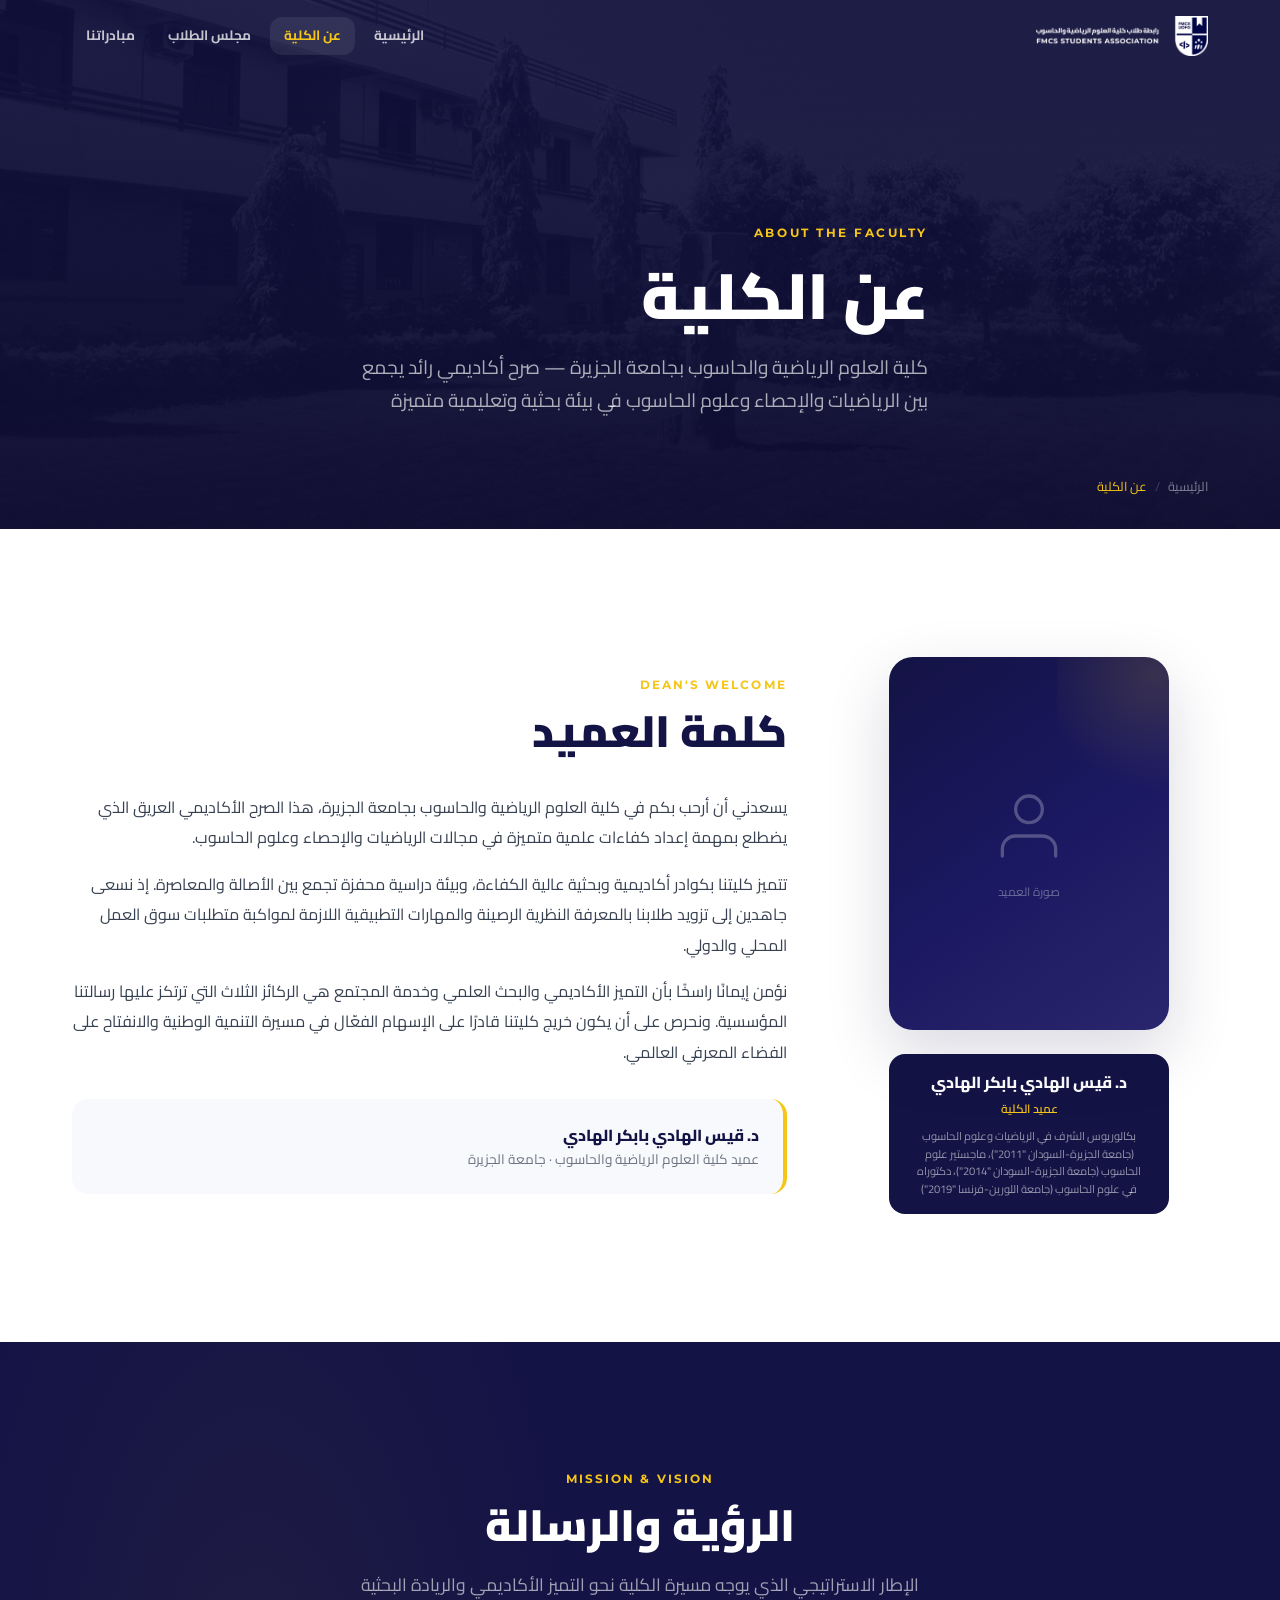
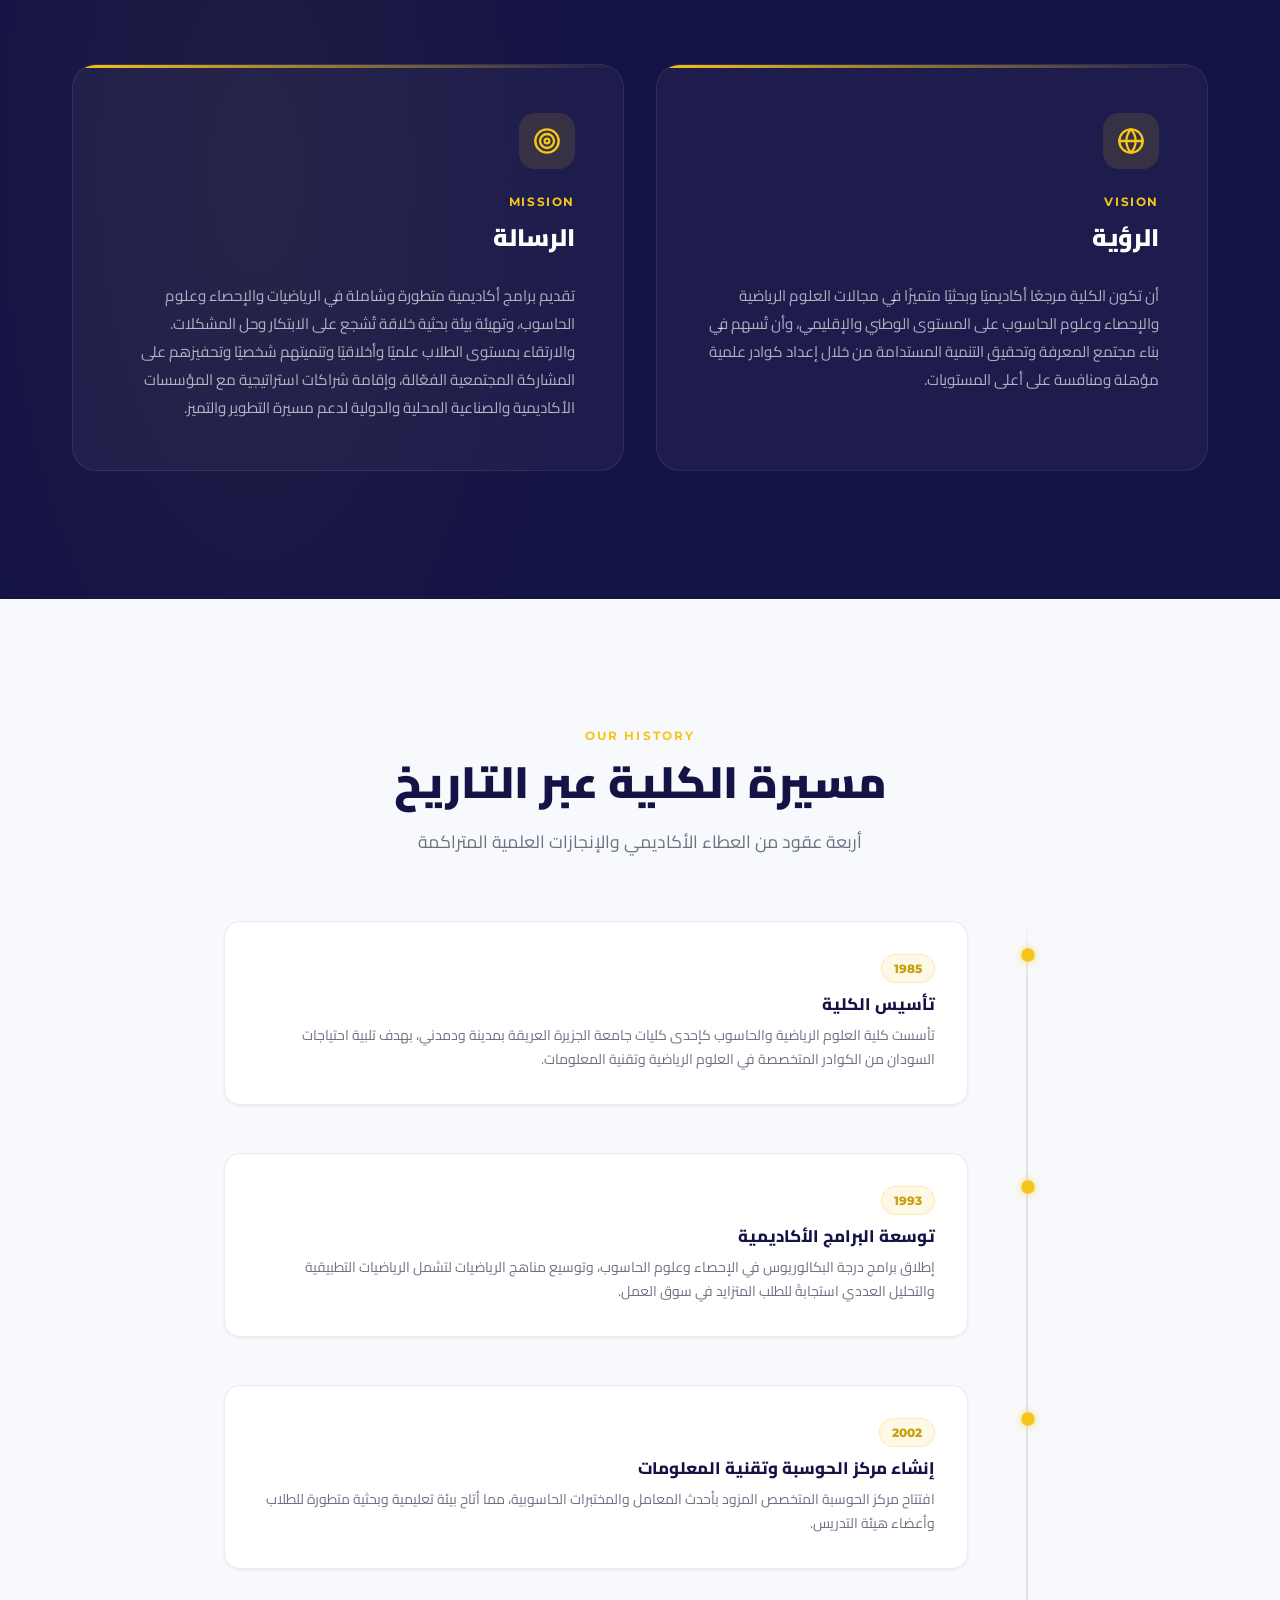
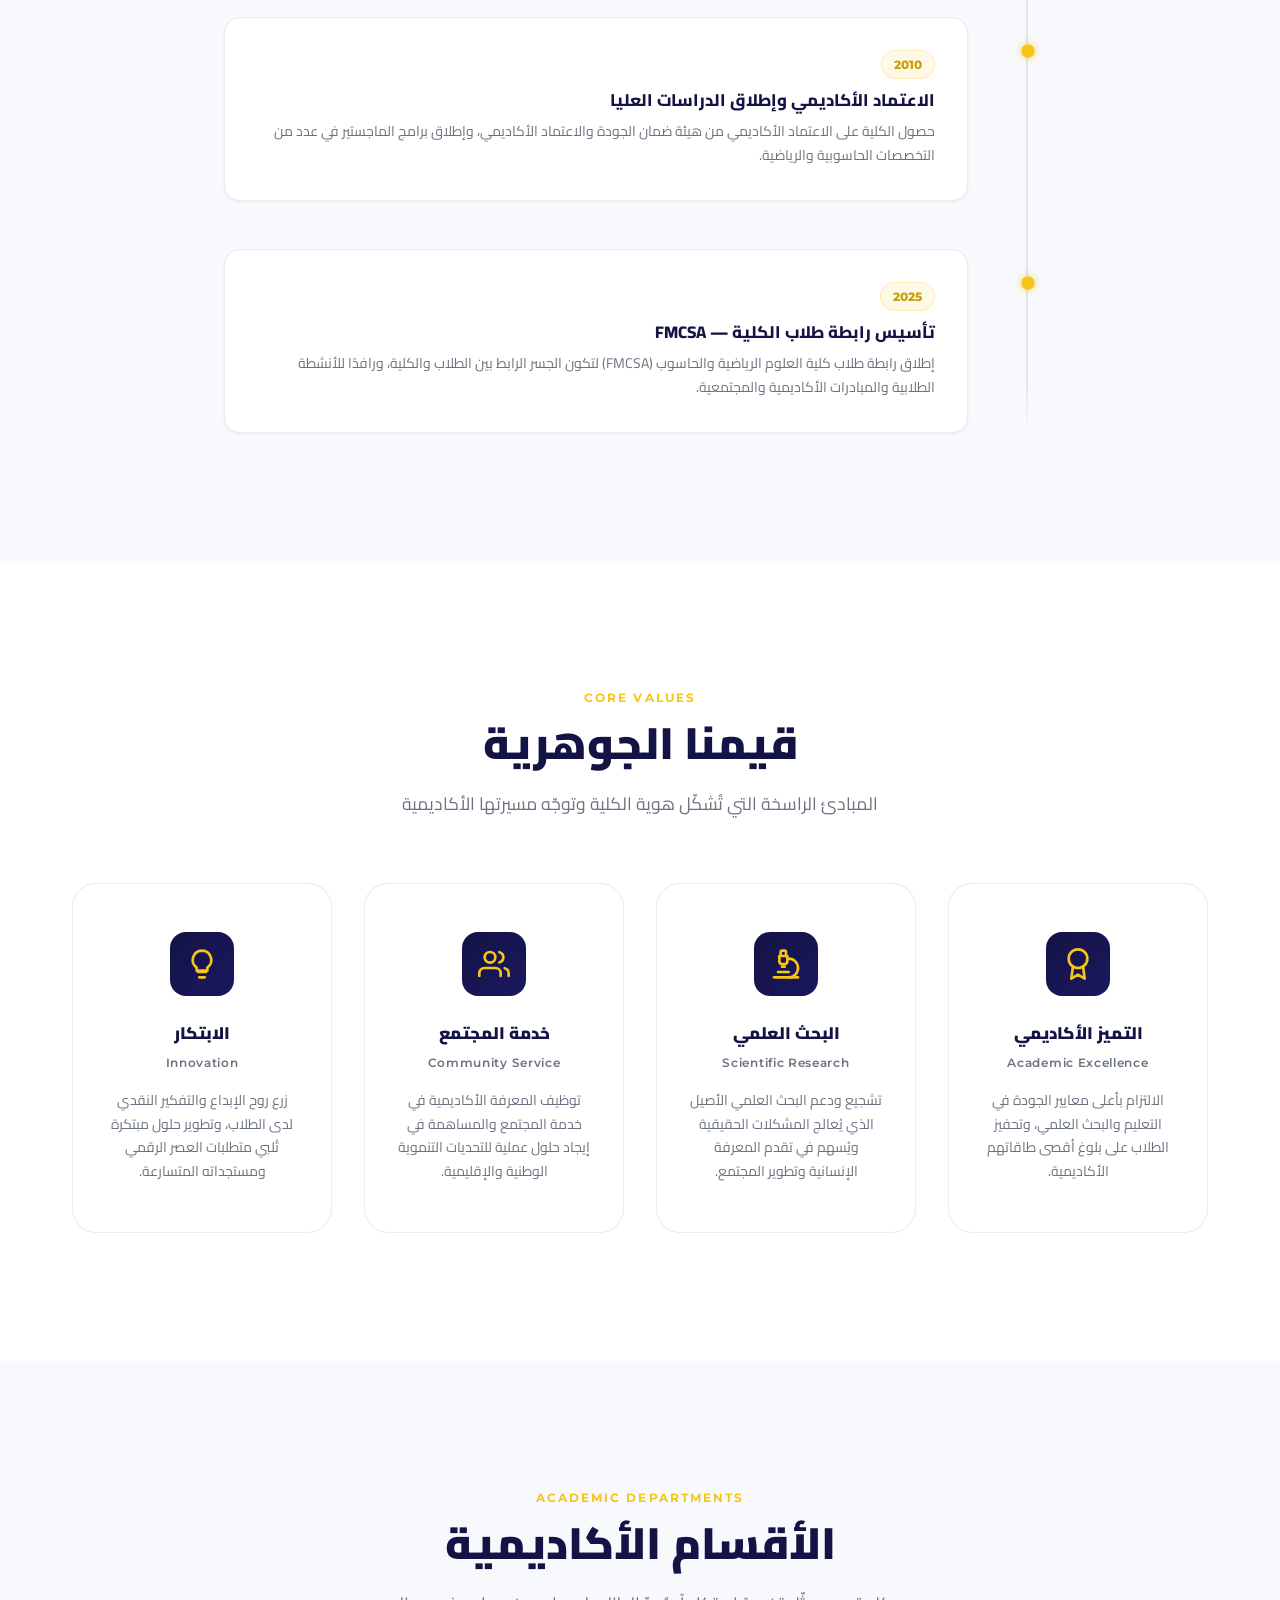
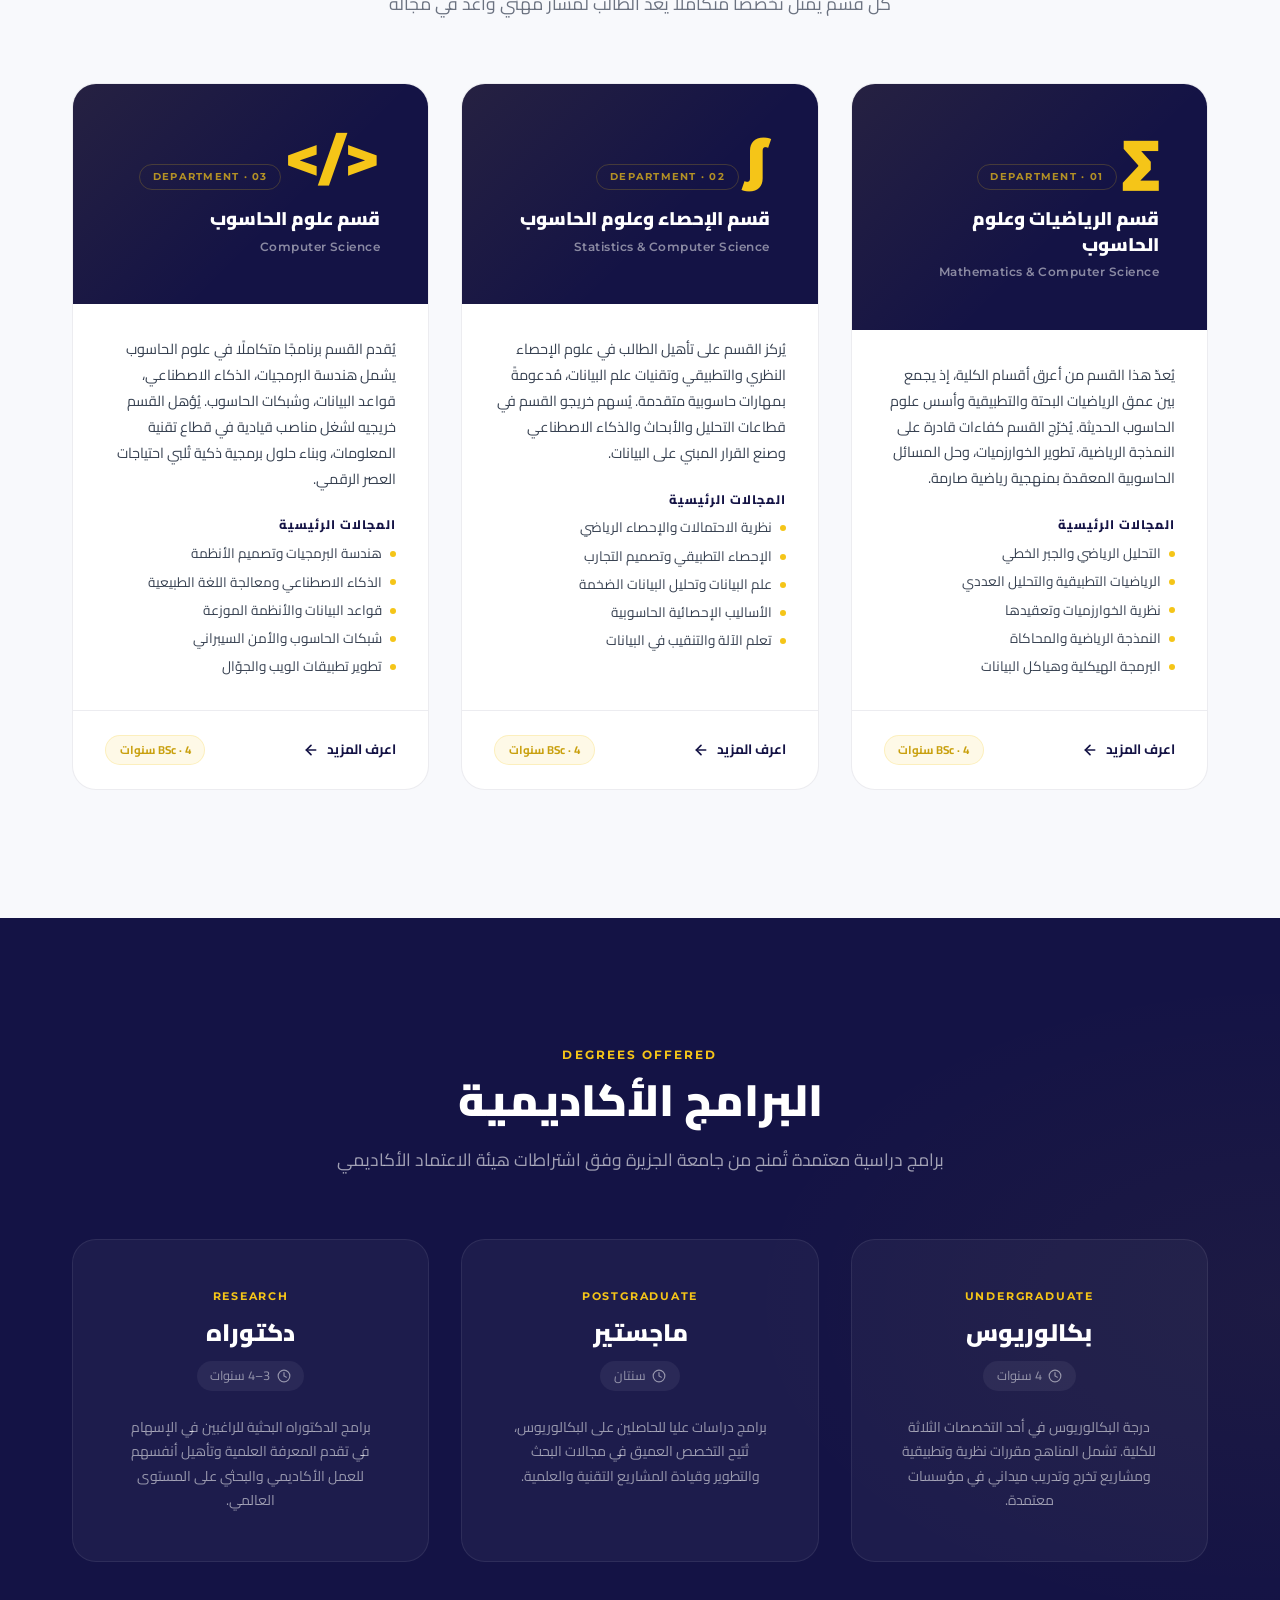
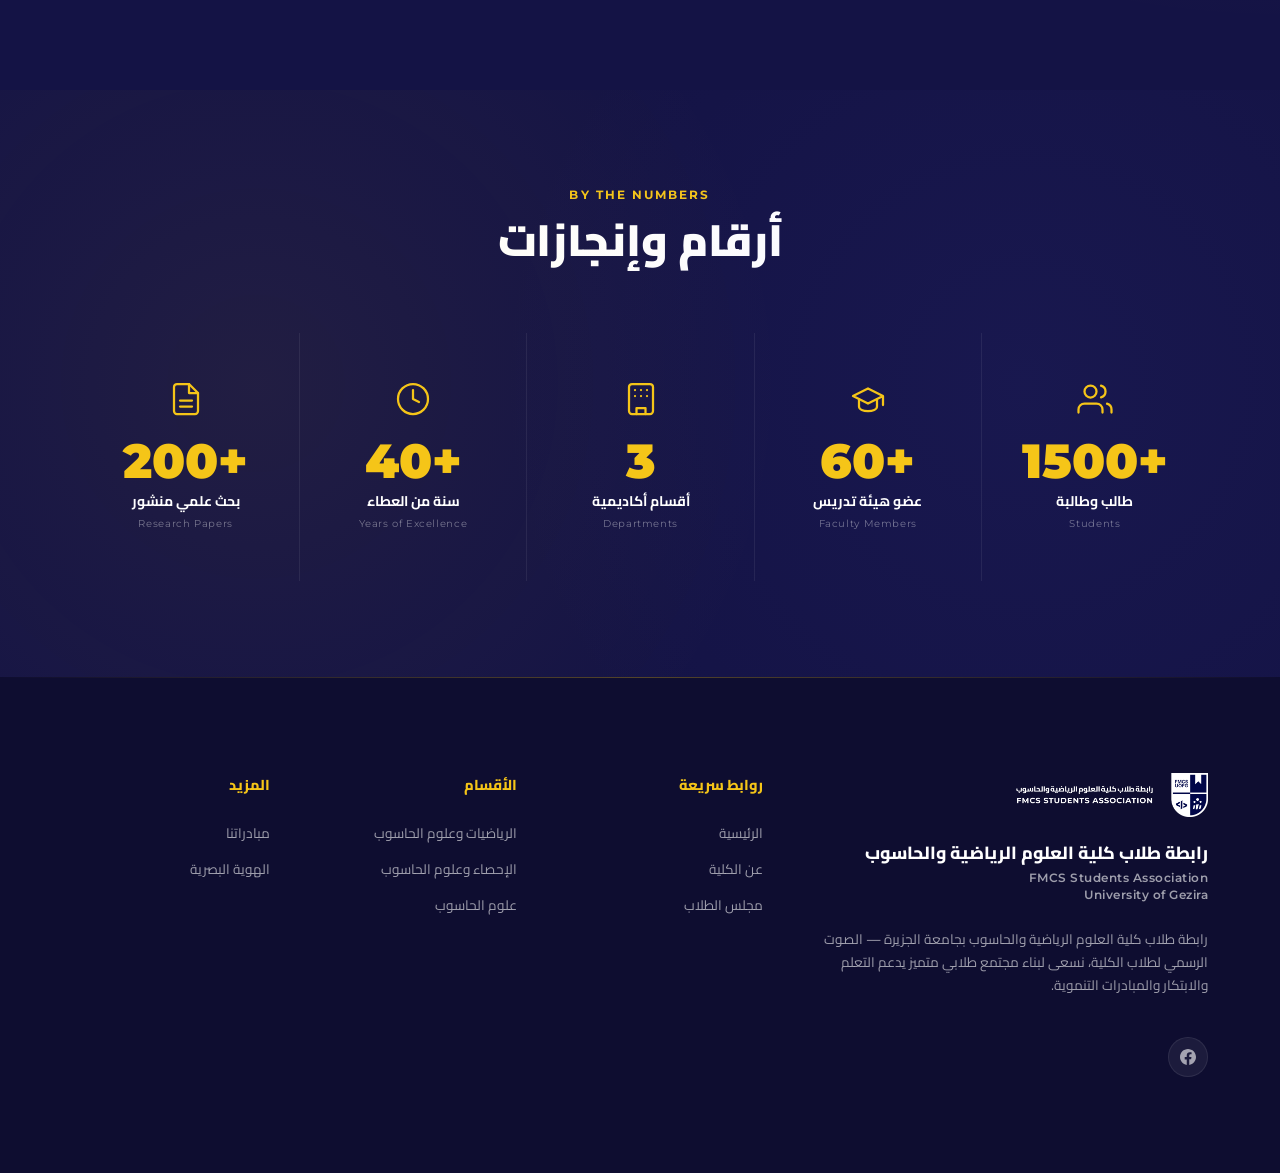
==== commit 34345cc7: "Rebrand website to student association, merge pages, full mobile overhaul Rebranded from college web" ====
--- a/about.html
+++ b/about.html
@@ -596,25 +596,53 @@
     /* ══════════════════════════════════════════════════════════════
        RESPONSIVE
        ══════════════════════════════════════════════════════════════ */
+
+    /* ── 900px ── tablet landscape / small desktop */
     @media (max-width: 900px) {
+      /* Hero */
+      .page-hero {
+        min-height: 50vh;
+      }
+
+      .page-hero-content {
+        padding-top: calc(var(--nav-height, 4.5rem) + 1.5rem);
+        padding-bottom: var(--space-2xl);
+      }
+
+      /* Dean */
       .welcome-grid {
         grid-template-columns: 1fr;
+        gap: var(--space-2xl);
       }
 
       .dean-photo-wrap {
         flex-direction: row;
         flex-wrap: wrap;
         justify-content: center;
-      }
-
+        gap: var(--space-md);
+      }
+
+      .dean-photo-placeholder {
+        max-width: 200px;
+      }
+
+      .dean-name-badge {
+        max-width: 200px;
+      }
+
+      /* Mission / Vision */
       .mv-grid {
         grid-template-columns: 1fr;
-      }
-
+        gap: var(--space-lg);
+      }
+
+      /* Values */
       .values-grid {
         grid-template-columns: 1fr 1fr;
-      }
-
+        gap: var(--space-lg);
+      }
+
+      /* Facts: 5 → 3 columns */
       .facts-grid {
         grid-template-columns: repeat(3, 1fr);
       }
@@ -628,36 +656,684 @@
       }
     }
 
-    @media (max-width: 600px) {
+    /* ── 768px ── tablet portrait */
+    @media (max-width: 768px) {
+      /* Hero */
       .page-hero {
         min-height: 45vh;
       }
 
+      .page-hero-content {
+        padding-top: calc(var(--nav-height, 3.75rem) + 1.25rem);
+        padding-bottom: var(--space-xl);
+      }
+
+      /* Timeline: tighten gap and dot column */
+      .timeline-item {
+        gap: var(--space-lg);
+        padding-bottom: var(--space-xl);
+      }
+
+      .timeline-dot-col {
+        width: 2.75rem;
+      }
+
       .timeline::before {
-        right: 1.25rem;
-      }
-
+        right: 1.375rem;
+      }
+
+      /* Section headers */
+      .section-header {
+        margin-bottom: var(--space-2xl);
+      }
+
+      /* Facts icon size */
+      .facts-grid svg {
+        width: 28px;
+        height: 28px;
+      }
+    }
+
+    /* ── 600px ── large phone */
+    @media (max-width: 600px) {
+      /* Hero */
+      .page-hero {
+        min-height: 40vh;
+      }
+
+      .page-hero-content {
+        padding-top: calc(var(--nav-height, 3.75rem) + 1rem);
+        padding-bottom: var(--space-xl);
+      }
+
+      /* Dean photo even smaller */
+      .dean-photo-placeholder {
+        max-width: 160px;
+      }
+
+      .dean-name-badge {
+        max-width: 100%;
+      }
+
+      /* Timeline */
+      .timeline::before {
+        right: 1.125rem;
+      }
+
+      .timeline-dot-col {
+        width: 2.25rem;
+      }
+
+      .timeline-item {
+        gap: var(--space-md);
+        padding-bottom: var(--space-lg);
+      }
+
+      .timeline-body {
+        padding: var(--space-lg);
+      }
+
+      /* Values: 2 → 1 column */
       .values-grid {
         grid-template-columns: 1fr;
-      }
-
+        gap: var(--space-md);
+      }
+
+      .value-card {
+        padding: var(--space-xl) var(--space-lg);
+      }
+
+      /* MV cards */
+      .mv-card {
+        padding: var(--space-xl);
+      }
+
+      /* Facts: 3 → 2 columns */
       .facts-grid {
         grid-template-columns: 1fr 1fr;
       }
 
-      .fact-item:nth-child(2),
-      .fact-item:nth-child(4) {
+      /* Reset all borders first, then re-apply for 2-col layout */
+      .fact-item {
+        border-left: 1px solid rgba(255, 255, 255, 0.07);
+      }
+
+      .fact-item:nth-child(odd) {
         border-left: none;
-      }
-
-      .fact-item:nth-child(3),
-      .fact-item:nth-child(5) {
-        border-left: 1px solid rgba(255, 255, 255, 0.07);
       }
 
       .fact-item:nth-child(5) {
         grid-column: 1 / -1;
         border-left: none;
+      }
+
+      /* Dept cards */
+      .dept-card-header {
+        padding: var(--space-xl);
+      }
+
+      .dept-card-body {
+        padding: var(--space-lg);
+        gap: var(--space-md);
+      }
+
+      .dept-symbol {
+        font-size: 2.75rem;
+      }
+
+      /* Program cards */
+      .program-card {
+        padding: var(--space-xl);
+      }
+
+      /* Facts section padding */
+      .facts-grid svg {
+        width: 24px;
+        height: 24px;
+      }
+    }
+
+    /* ── 480px ── small phone */
+    @media (max-width: 480px) {
+      /* Hero */
+      .page-hero {
+        min-height: 35vh;
+      }
+
+      .page-hero-content {
+        padding-top: calc(var(--nav-height, 3.75rem) + 0.75rem);
+      }
+
+      .page-hero-title {
+        font-size: clamp(1.75rem, 8vw, 2.4rem);
+      }
+
+      .page-hero-subtitle {
+        font-size: 0.9rem;
+      }
+
+      /* Dean welcome */
+      .dean-photo-wrap {
+        flex-direction: column;
+        align-items: center;
+      }
+
+      .dean-photo-placeholder {
+        max-width: 180px;
+      }
+
+      .dean-name-badge {
+        max-width: 100%;
+      }
+
+      .welcome-body {
+        font-size: 0.9rem;
+      }
+
+      .welcome-signature {
+        flex-direction: column;
+        align-items: flex-start;
+        gap: var(--space-sm);
+        padding: var(--space-md);
+      }
+
+      /* MV cards */
+      .mv-title {
+        font-size: 1.25rem;
+      }
+
+      .mv-text {
+        font-size: 0.875rem;
+      }
+
+      /* Timeline */
+      .timeline-dot-col {
+        width: 2rem;
+        padding-top: var(--space-md);
+      }
+
+      .timeline::before {
+        right: 1rem;
+      }
+
+      .timeline-item {
+        gap: var(--space-sm);
+      }
+
+      .timeline-event-title {
+        font-size: 0.95rem;
+      }
+
+      .timeline-event-desc {
+        font-size: 0.825rem;
+      }
+
+      /* Value cards */
+      .value-card {
+        padding: var(--space-lg);
+      }
+
+      .value-icon {
+        width: 3rem;
+        height: 3rem;
+      }
+
+      .value-icon svg {
+        width: 1.5rem;
+        height: 1.5rem;
+      }
+
+      /* Dept cards */
+      .dept-card-header {
+        padding: var(--space-lg);
+      }
+
+      .dept-card-body {
+        padding: var(--space-md) var(--space-lg);
+      }
+
+      .dept-card-footer {
+        padding: var(--space-md) var(--space-lg);
+        flex-wrap: wrap;
+        gap: var(--space-sm);
+      }
+
+      .dept-symbol {
+        font-size: 2.25rem;
+      }
+
+      .dept-course-item {
+        font-size: 0.8rem;
+      }
+
+      /* Program cards */
+      .program-card {
+        padding: var(--space-lg);
+      }
+
+      .program-title {
+        font-size: 1.25rem;
+      }
+
+      /* Facts: 2 → 1 column */
+      .facts-grid {
+        grid-template-columns: 1fr;
+      }
+
+      .fact-item {
+        border-left: none;
+        border-top: 1px solid rgba(255, 255, 255, 0.07);
+        padding: var(--space-xl) var(--space-md);
+      }
+
+      .fact-item:first-child {
+        border-top: none;
+      }
+
+      .fact-item:nth-child(5) {
+        grid-column: auto;
+      }
+
+      /* Breadcrumb */
+      .page-hero-breadcrumb {
+        bottom: var(--space-md);
+      }
+    }
+
+    /* ── 380px ── very small phone */
+    @media (max-width: 380px) {
+      /* Hero */
+      .page-hero-title {
+        font-size: clamp(1.5rem, 9vw, 1.9rem);
+      }
+
+      .page-hero-eyebrow {
+        font-size: 0.65rem;
+      }
+
+      /* Dean */
+      .dean-photo-placeholder {
+        max-width: 150px;
+      }
+
+      .welcome-body {
+        font-size: 0.875rem;
+        line-height: 1.75;
+      }
+
+      .dean-name {
+        font-size: 0.875rem;
+      }
+
+      .dean-title {
+        font-size: 0.7rem;
+      }
+
+      /* Section titles */
+      .section-header {
+        margin-bottom: var(--space-xl);
+      }
+
+      /* Timeline */
+      .timeline::before {
+        right: 0.875rem;
+      }
+
+      .timeline-dot-col {
+        width: 1.75rem;
+        padding-top: var(--space-sm);
+      }
+
+      .timeline-body {
+        padding: var(--space-md);
+      }
+
+      .timeline-event-title {
+        font-size: 0.9rem;
+      }
+
+      .timeline-year-badge {
+        font-size: 0.7rem;
+      }
+
+      /* Value cards */
+      .value-title {
+        font-size: 0.95rem;
+      }
+
+      /* Dept cards */
+      .dept-card-header {
+        padding: var(--space-md);
+      }
+
+      .dept-card-body {
+        padding: var(--space-sm) var(--space-md);
+      }
+
+      .dept-card-footer {
+        padding: var(--space-sm) var(--space-md);
+      }
+
+      .dept-name-ar {
+        font-size: 1rem;
+      }
+
+      .dept-symbol {
+        font-size: 1.9rem;
+        margin-bottom: var(--space-sm);
+      }
+
+      /* Program */
+      .program-card {
+        padding: var(--space-md);
+      }
+
+      .program-title {
+        font-size: 1.1rem;
+      }
+
+      /* Facts */
+      .fact-item {
+        padding: var(--space-lg) var(--space-sm);
+      }
+    }
+
+    /* ══════════════════════════════════════════════════════════════
+       DEAN QUALIFICATIONS
+       ══════════════════════════════════════════════════════════════ */
+    .dean-qualifications {
+      font-size: 0.7rem;
+      color: rgba(255, 255, 255, 0.55);
+      line-height: 1.6;
+      margin-top: var(--space-sm);
+      text-align: center;
+    }
+
+    /* ══════════════════════════════════════════════════════════════
+       DEPARTMENT CARDS
+       ══════════════════════════════════════════════════════════════ */
+    .departments-section {
+      background: var(--bg-secondary);
+    }
+
+    .dept-cards-grid {
+      display: grid;
+      grid-template-columns: repeat(3, 1fr);
+      gap: var(--space-xl);
+    }
+
+    .dept-card {
+      background: var(--white);
+      border: 1px solid var(--border-light);
+      border-radius: var(--radius-xl);
+      overflow: hidden;
+      display: flex;
+      flex-direction: column;
+      transition: transform var(--transition-slow), box-shadow var(--transition-slow);
+    }
+
+    .dept-card:hover {
+      transform: translateY(-8px);
+      box-shadow: var(--shadow-xl);
+    }
+
+    .dept-card-header {
+      background: var(--navy);
+      padding: var(--space-2xl);
+      position: relative;
+      overflow: hidden;
+    }
+
+    .dept-card-header::before {
+      content: '';
+      position: absolute;
+      inset: 0;
+      background: linear-gradient(135deg, rgba(245, 197, 24, 0.08) 0%, transparent 60%);
+    }
+
+    .dept-symbol {
+      font-family: var(--font-en);
+      font-size: 3.5rem;
+      font-weight: 900;
+      color: var(--gold);
+      line-height: 1;
+      margin-bottom: var(--space-md);
+      position: relative;
+      direction: ltr;
+      display: inline-block;
+    }
+
+    .dept-card-header-badge {
+      display: inline-flex;
+      align-items: center;
+      gap: 0.35rem;
+      font-family: var(--font-en);
+      font-size: 0.65rem;
+      font-weight: 700;
+      letter-spacing: 0.12em;
+      text-transform: uppercase;
+      color: rgba(245, 197, 24, 0.7);
+      border: 1px solid rgba(245, 197, 24, 0.2);
+      border-radius: var(--radius-full);
+      padding: 0.25rem 0.8rem;
+      margin-bottom: var(--space-md);
+      direction: ltr;
+      position: relative;
+    }
+
+    .dept-name-ar {
+      font-size: 1.15rem;
+      font-weight: 900;
+      color: var(--white);
+      line-height: 1.4;
+      margin-bottom: 0.3rem;
+      position: relative;
+    }
+
+    .dept-name-en {
+      font-family: var(--font-en);
+      font-size: 0.75rem;
+      font-weight: 600;
+      color: rgba(255, 255, 255, 0.5);
+      letter-spacing: 0.04em;
+      direction: ltr;
+      text-align: right;
+      position: relative;
+    }
+
+    .dept-card-body {
+      padding: var(--space-xl);
+      flex: 1;
+      display: flex;
+      flex-direction: column;
+      gap: var(--space-lg);
+    }
+
+    .dept-desc {
+      font-size: 0.9rem;
+      color: var(--text-secondary);
+      line-height: 1.8;
+    }
+
+    .dept-courses-title {
+      font-size: 0.78rem;
+      font-weight: 800;
+      color: var(--navy);
+      text-transform: uppercase;
+      letter-spacing: 0.08em;
+      margin-bottom: var(--space-sm);
+    }
+
+    .dept-courses-list {
+      display: flex;
+      flex-direction: column;
+      gap: 0.4rem;
+    }
+
+    .dept-course-item {
+      display: flex;
+      align-items: center;
+      gap: var(--space-sm);
+      font-size: 0.85rem;
+      color: var(--text-secondary);
+    }
+
+    .dept-course-item::before {
+      content: '';
+      width: 6px;
+      height: 6px;
+      border-radius: 50%;
+      background: var(--gold);
+      flex-shrink: 0;
+    }
+
+    .dept-card-footer {
+      padding: var(--space-lg) var(--space-xl);
+      border-top: 1px solid var(--border-light);
+      display: flex;
+      align-items: center;
+      justify-content: space-between;
+    }
+
+    .dept-link {
+      display: inline-flex;
+      align-items: center;
+      gap: var(--space-sm);
+      font-size: 0.85rem;
+      font-weight: 700;
+      color: var(--navy);
+      transition: gap var(--transition-fast), color var(--transition-fast);
+    }
+
+    .dept-link:hover {
+      color: var(--gold-dark);
+      gap: var(--space-md);
+    }
+
+    .dept-link svg {
+      width: 1rem;
+      height: 1rem;
+      transform: scaleX(-1);
+    }
+
+    /* ══════════════════════════════════════════════════════════════
+       PROGRAMS OFFERED
+       ══════════════════════════════════════════════════════════════ */
+    .programs-section {
+      background: var(--navy);
+      position: relative;
+      overflow: hidden;
+    }
+
+    .programs-section::before {
+      content: '';
+      position: absolute;
+      top: 0;
+      right: 0;
+      width: 50%;
+      height: 100%;
+      background: radial-gradient(ellipse at right, rgba(245, 197, 24, 0.04) 0%, transparent 60%);
+      pointer-events: none;
+    }
+
+    .programs-grid {
+      display: grid;
+      grid-template-columns: repeat(3, 1fr);
+      gap: var(--space-xl);
+    }
+
+    .program-card {
+      background: rgba(255, 255, 255, 0.04);
+      border: 1px solid rgba(255, 255, 255, 0.08);
+      border-radius: var(--radius-xl);
+      padding: var(--space-2xl);
+      text-align: center;
+      transition: background var(--transition-base), border-color var(--transition-base), transform var(--transition-base);
+    }
+
+    .program-card:hover {
+      background: rgba(255, 255, 255, 0.07);
+      border-color: rgba(245, 197, 24, 0.25);
+      transform: translateY(-4px);
+    }
+
+    .program-degree {
+      font-family: var(--font-en);
+      font-size: 0.7rem;
+      font-weight: 700;
+      letter-spacing: 0.16em;
+      text-transform: uppercase;
+      color: var(--gold);
+      margin-bottom: var(--space-sm);
+      text-align: center;
+    }
+
+    .program-title {
+      font-size: 1.5rem;
+      font-weight: 900;
+      color: var(--white);
+      margin-bottom: var(--space-sm);
+    }
+
+    .program-duration {
+      display: inline-flex;
+      align-items: center;
+      gap: 0.4rem;
+      font-size: 0.8rem;
+      color: rgba(255, 255, 255, 0.5);
+      background: rgba(255, 255, 255, 0.06);
+      border-radius: var(--radius-full);
+      padding: 0.3rem 0.85rem;
+      margin-bottom: var(--space-lg);
+    }
+
+    .program-desc {
+      font-size: 0.875rem;
+      color: rgba(255, 255, 255, 0.55);
+      line-height: 1.75;
+    }
+
+    /* ══════════════════════════════════════════════════════════════
+       RESPONSIVE — DEPARTMENTS & PROGRAMS
+       ══════════════════════════════════════════════════════════════ */
+
+    /* ── 1100px: dept 3 → 2 columns */
+    @media (max-width: 1100px) {
+      .dept-cards-grid {
+        grid-template-columns: repeat(2, 1fr);
+      }
+    }
+
+    /* ── 900px: dept 2 → 1 column, programs 3 → 2 columns */
+    @media (max-width: 900px) {
+      .dept-cards-grid {
+        grid-template-columns: 1fr;
+        max-width: 600px;
+        margin: 0 auto;
+      }
+
+      .programs-grid {
+        grid-template-columns: repeat(2, 1fr);
+      }
+    }
+
+    /* ── 600px: programs 2 → 1 column */
+    @media (max-width: 600px) {
+      .dept-cards-grid {
+        max-width: 100%;
+      }
+
+      .programs-grid {
+        grid-template-columns: 1fr;
+        max-width: 480px;
+        margin: 0 auto;
+      }
+    }
+
+    /* ── 480px: programs full width */
+    @media (max-width: 480px) {
+      .programs-grid {
+        max-width: 100%;
       }
     }
   </style>
@@ -707,8 +1383,9 @@
             <p class="dean-photo-placeholder-text">صورة العميد</p>
           </div>
           <div class="dean-name-badge">
-            <p class="dean-name">أ.د. عادل محمد أحمد</p>
+            <p class="dean-name">د. قيس الهادي بابكر الهادي</p>
             <p class="dean-title">عميد الكلية</p>
+            <p class="dean-qualifications">بكالوريوس الشرف في الرياضيات وعلوم الحاسوب (جامعة الجزيرة-السودان "2011")، ماجستير علوم الحاسوب (جامعة الجزيرة-السودان "2014")، دكتوراه في علوم الحاسوب (جامعة اللورين-فرنسا "2019")</p>
           </div>
         </div>
 
@@ -738,7 +1415,7 @@
 
           <div class="welcome-signature reveal reveal-delay-2">
             <div>
-              <p class="welcome-signature-name">أ.د. عادل محمد أحمد</p>
+              <p class="welcome-signature-name">د. قيس الهادي بابكر الهادي</p>
               <p class="welcome-signature-text">عميد كلية العلوم الرياضية والحاسوب · جامعة الجزيرة</p>
             </div>
           </div>
@@ -984,6 +1661,194 @@
   </section>
 
   <!-- ══════════════════════════════════════════════════════════════
+       ACADEMIC DEPARTMENTS
+       ══════════════════════════════════════════════════════════════ -->
+  <section class="departments-section section-padding" id="departments" aria-labelledby="depts-heading">
+    <div class="container">
+      <div class="section-header text-center reveal">
+        <p class="section-eyebrow">ACADEMIC DEPARTMENTS</p>
+        <h2 class="section-title" id="depts-heading">الأقسام الأكاديمية</h2>
+        <p class="section-subtitle" style="margin: var(--space-md) auto 0;">
+          كل قسم يمثّل تخصصًا متكاملًا يُعدّ الطالب لمسار مهني واعد في مجاله
+        </p>
+      </div>
+
+      <div class="dept-cards-grid">
+
+        <!-- Dept 1: Mathematics & Computer Science -->
+        <article class="dept-card reveal" id="math" aria-labelledby="dept-math-name">
+          <div class="dept-card-header">
+            <div class="dept-symbol" aria-hidden="true">∑</div>
+            <div class="dept-card-header-badge" aria-hidden="true">Department · 01</div>
+            <h3 class="dept-name-ar" id="dept-math-name">قسم الرياضيات وعلوم الحاسوب</h3>
+            <p class="dept-name-en">Mathematics &amp; Computer Science</p>
+          </div>
+          <div class="dept-card-body">
+            <p class="dept-desc">
+              يُعدّ هذا القسم من أعرق أقسام الكلية، إذ يجمع بين عمق الرياضيات البحتة والتطبيقية وأسس
+              علوم الحاسوب الحديثة. يُخرّج القسم كفاءات قادرة على النمذجة الرياضية، تطوير الخوارزميات،
+              وحل المسائل الحاسوبية المعقدة بمنهجية رياضية صارمة.
+            </p>
+            <div>
+              <p class="dept-courses-title">المجالات الرئيسية</p>
+              <ul class="dept-courses-list" role="list">
+                <li class="dept-course-item">التحليل الرياضي والجبر الخطي</li>
+                <li class="dept-course-item">الرياضيات التطبيقية والتحليل العددي</li>
+                <li class="dept-course-item">نظرية الخوارزميات وتعقيدها</li>
+                <li class="dept-course-item">النمذجة الرياضية والمحاكاة</li>
+                <li class="dept-course-item">البرمجة الهيكلية وهياكل البيانات</li>
+              </ul>
+            </div>
+          </div>
+          <div class="dept-card-footer">
+            <a class="dept-link" href="#math" aria-label="اعرف المزيد عن قسم الرياضيات وعلوم الحاسوب">
+              اعرف المزيد
+              <svg viewBox="0 0 24 24" fill="none" stroke="currentColor" stroke-width="2.5" stroke-linecap="round" stroke-linejoin="round" aria-hidden="true">
+                <line x1="5" y1="12" x2="19" y2="12"/>
+                <polyline points="12 5 19 12 12 19"/>
+              </svg>
+            </a>
+            <span class="badge">BSc · 4 سنوات</span>
+          </div>
+        </article>
+
+        <!-- Dept 2: Statistics & Computer Science -->
+        <article class="dept-card reveal reveal-delay-1" id="stats" aria-labelledby="dept-stats-name">
+          <div class="dept-card-header">
+            <div class="dept-symbol" aria-hidden="true">∫</div>
+            <div class="dept-card-header-badge" aria-hidden="true">Department · 02</div>
+            <h3 class="dept-name-ar" id="dept-stats-name">قسم الإحصاء وعلوم الحاسوب</h3>
+            <p class="dept-name-en">Statistics &amp; Computer Science</p>
+          </div>
+          <div class="dept-card-body">
+            <p class="dept-desc">
+              يُركز القسم على تأهيل الطالب في علوم الإحصاء النظري والتطبيقي وتقنيات علم البيانات،
+              مُدعومةً بمهارات حاسوبية متقدمة. يُسهم خريجو القسم في قطاعات التحليل والأبحاث
+              والذكاء الاصطناعي وصنع القرار المبني على البيانات.
+            </p>
+            <div>
+              <p class="dept-courses-title">المجالات الرئيسية</p>
+              <ul class="dept-courses-list" role="list">
+                <li class="dept-course-item">نظرية الاحتمالات والإحصاء الرياضي</li>
+                <li class="dept-course-item">الإحصاء التطبيقي وتصميم التجارب</li>
+                <li class="dept-course-item">علم البيانات وتحليل البيانات الضخمة</li>
+                <li class="dept-course-item">الأساليب الإحصائية الحاسوبية</li>
+                <li class="dept-course-item">تعلم الآلة والتنقيب في البيانات</li>
+              </ul>
+            </div>
+          </div>
+          <div class="dept-card-footer">
+            <a class="dept-link" href="#stats" aria-label="اعرف المزيد عن قسم الإحصاء وعلوم الحاسوب">
+              اعرف المزيد
+              <svg viewBox="0 0 24 24" fill="none" stroke="currentColor" stroke-width="2.5" stroke-linecap="round" stroke-linejoin="round" aria-hidden="true">
+                <line x1="5" y1="12" x2="19" y2="12"/>
+                <polyline points="12 5 19 12 12 19"/>
+              </svg>
+            </a>
+            <span class="badge">BSc · 4 سنوات</span>
+          </div>
+        </article>
+
+        <!-- Dept 3: Computer Science -->
+        <article class="dept-card reveal reveal-delay-2" id="cs" aria-labelledby="dept-cs-name">
+          <div class="dept-card-header">
+            <div class="dept-symbol" aria-hidden="true">&lt;/&gt;</div>
+            <div class="dept-card-header-badge" aria-hidden="true">Department · 03</div>
+            <h3 class="dept-name-ar" id="dept-cs-name">قسم علوم الحاسوب</h3>
+            <p class="dept-name-en">Computer Science</p>
+          </div>
+          <div class="dept-card-body">
+            <p class="dept-desc">
+              يُقدم القسم برنامجًا متكاملًا في علوم الحاسوب يشمل هندسة البرمجيات، الذكاء الاصطناعي،
+              قواعد البيانات، وشبكات الحاسوب. يُؤهل القسم خريجيه لشغل مناصب قيادية في قطاع
+              تقنية المعلومات، وبناء حلول برمجية ذكية تُلبي احتياجات العصر الرقمي.
+            </p>
+            <div>
+              <p class="dept-courses-title">المجالات الرئيسية</p>
+              <ul class="dept-courses-list" role="list">
+                <li class="dept-course-item">هندسة البرمجيات وتصميم الأنظمة</li>
+                <li class="dept-course-item">الذكاء الاصطناعي ومعالجة اللغة الطبيعية</li>
+                <li class="dept-course-item">قواعد البيانات والأنظمة الموزعة</li>
+                <li class="dept-course-item">شبكات الحاسوب والأمن السيبراني</li>
+                <li class="dept-course-item">تطوير تطبيقات الويب والجوّال</li>
+              </ul>
+            </div>
+          </div>
+          <div class="dept-card-footer">
+            <a class="dept-link" href="#cs" aria-label="اعرف المزيد عن قسم علوم الحاسوب">
+              اعرف المزيد
+              <svg viewBox="0 0 24 24" fill="none" stroke="currentColor" stroke-width="2.5" stroke-linecap="round" stroke-linejoin="round" aria-hidden="true">
+                <line x1="5" y1="12" x2="19" y2="12"/>
+                <polyline points="12 5 19 12 12 19"/>
+              </svg>
+            </a>
+            <span class="badge">BSc · 4 سنوات</span>
+          </div>
+        </article>
+
+      </div>
+    </div>
+  </section>
+
+  <!-- ══════════════════════════════════════════════════════════════
+       PROGRAMS OFFERED
+       ══════════════════════════════════════════════════════════════ -->
+  <section class="programs-section section-padding" id="programs" aria-labelledby="programs-heading">
+    <div class="container">
+      <div class="section-header text-center reveal">
+        <p class="section-eyebrow">Degrees Offered</p>
+        <h2 class="section-title on-dark" id="programs-heading">البرامج الأكاديمية</h2>
+        <p class="section-subtitle on-dark" style="margin: var(--space-md) auto 0;">
+          برامج دراسية معتمدة تُمنح من جامعة الجزيرة وفق اشتراطات هيئة الاعتماد الأكاديمي
+        </p>
+      </div>
+
+      <div class="programs-grid">
+
+        <div class="program-card reveal">
+          <p class="program-degree">Undergraduate</p>
+          <h3 class="program-title">بكالوريوس</h3>
+          <span class="program-duration">
+            <svg width="14" height="14" viewBox="0 0 24 24" fill="none" stroke="currentColor" stroke-width="2" stroke-linecap="round" aria-hidden="true"><circle cx="12" cy="12" r="10"/><polyline points="12 6 12 12 16 14"/></svg>
+            4 سنوات
+          </span>
+          <p class="program-desc">
+            درجة البكالوريوس في أحد التخصصات الثلاثة للكلية. تشمل المناهج مقررات نظرية وتطبيقية
+            ومشاريع تخرج وتدريب ميداني في مؤسسات معتمدة.
+          </p>
+        </div>
+
+        <div class="program-card reveal reveal-delay-1">
+          <p class="program-degree">Postgraduate</p>
+          <h3 class="program-title">ماجستير</h3>
+          <span class="program-duration">
+            <svg width="14" height="14" viewBox="0 0 24 24" fill="none" stroke="currentColor" stroke-width="2" stroke-linecap="round" aria-hidden="true"><circle cx="12" cy="12" r="10"/><polyline points="12 6 12 12 16 14"/></svg>
+            سنتان
+          </span>
+          <p class="program-desc">
+            برامج دراسات عليا للحاصلين على البكالوريوس، تُتيح التخصص العميق في مجالات البحث
+            والتطوير وقيادة المشاريع التقنية والعلمية.
+          </p>
+        </div>
+
+        <div class="program-card reveal reveal-delay-2">
+          <p class="program-degree">Research</p>
+          <h3 class="program-title">دكتوراه</h3>
+          <span class="program-duration">
+            <svg width="14" height="14" viewBox="0 0 24 24" fill="none" stroke="currentColor" stroke-width="2" stroke-linecap="round" aria-hidden="true"><circle cx="12" cy="12" r="10"/><polyline points="12 6 12 12 16 14"/></svg>
+            3–4 سنوات
+          </span>
+          <p class="program-desc">
+            برامج الدكتوراه البحثية للراغبين في الإسهام في تقدم المعرفة العلمية وتأهيل أنفسهم
+            للعمل الأكاديمي والبحثي على المستوى العالمي.
+          </p>
+        </div>
+
+      </div>
+    </div>
+  </section>
+
+  <!-- ══════════════════════════════════════════════════════════════
        QUICK FACTS
        ══════════════════════════════════════════════════════════════ -->
   <section class="facts-section" id="facts" aria-labelledby="facts-heading">
--- a/css/shared.css
+++ b/css/shared.css
@@ -96,6 +96,7 @@
 html {
   scroll-behavior: smooth;
   scroll-padding-top: var(--nav-height);
+  overflow-x: hidden;
 }
 
 body {
@@ -206,6 +207,8 @@
   gap: var(--space-md);
   text-decoration: none;
   flex-shrink: 0;
+  min-width: 0;
+  overflow: hidden;
 }
 
 .nav-brand img {
@@ -217,12 +220,17 @@
   display: flex;
   flex-direction: column;
   line-height: 1.2;
+  min-width: 0;
+  overflow: hidden;
 }
 
 .nav-brand-title {
   font-size: 0.85rem;
   font-weight: 800;
   color: var(--white);
+  white-space: nowrap;
+  overflow: hidden;
+  text-overflow: ellipsis;
 }
 
 .nav-brand-subtitle {
@@ -239,6 +247,7 @@
   display: flex;
   align-items: center;
   gap: var(--space-xs);
+  flex-shrink: 0;
 }
 
 .nav-link {
@@ -282,8 +291,10 @@
 /* Mobile Menu Toggle */
 .nav-toggle {
   display: none;
-  width: 2.5rem;
-  height: 2.5rem;
+  width: 2.75rem;
+  height: 2.75rem;
+  min-width: 44px;
+  min-height: 44px;
   align-items: center;
   justify-content: center;
   color: var(--white);
@@ -350,8 +361,10 @@
 }
 
 .nav-mobile-close {
-  width: 2.5rem;
-  height: 2.5rem;
+  width: 2.75rem;
+  height: 2.75rem;
+  min-width: 44px;
+  min-height: 44px;
   display: flex;
   align-items: center;
   justify-content: center;
@@ -371,6 +384,9 @@
   font-weight: 700;
   color: rgba(255, 255, 255, 0.75);
   padding: 0.85rem 1rem;
+  min-height: 44px;
+  display: flex;
+  align-items: center;
   border-radius: var(--radius-md);
   transition: color var(--transition-fast), background var(--transition-fast);
 }
@@ -791,11 +807,41 @@
     gap: var(--space-md);
     text-align: center;
   }
+
+  .nav-inner {
+    padding: 0 var(--space-md);
+  }
+
+  .nav-brand img {
+    height: 2rem;
+  }
+
+  .nav-brand-title {
+    font-size: 0.78rem;
+  }
+
+  .nav-brand-subtitle {
+    display: none;
+  }
+}
+
+@media (max-width: 480px) {
+  .nav-brand-text {
+    display: none;
+  }
+
+  .footer-social {
+    flex-wrap: wrap;
+  }
 }
 
 @media (max-width: 380px) {
   .container {
     padding: 0 var(--space-md);
+  }
+
+  .nav-brand img {
+    height: 1.85rem;
   }
 }
 
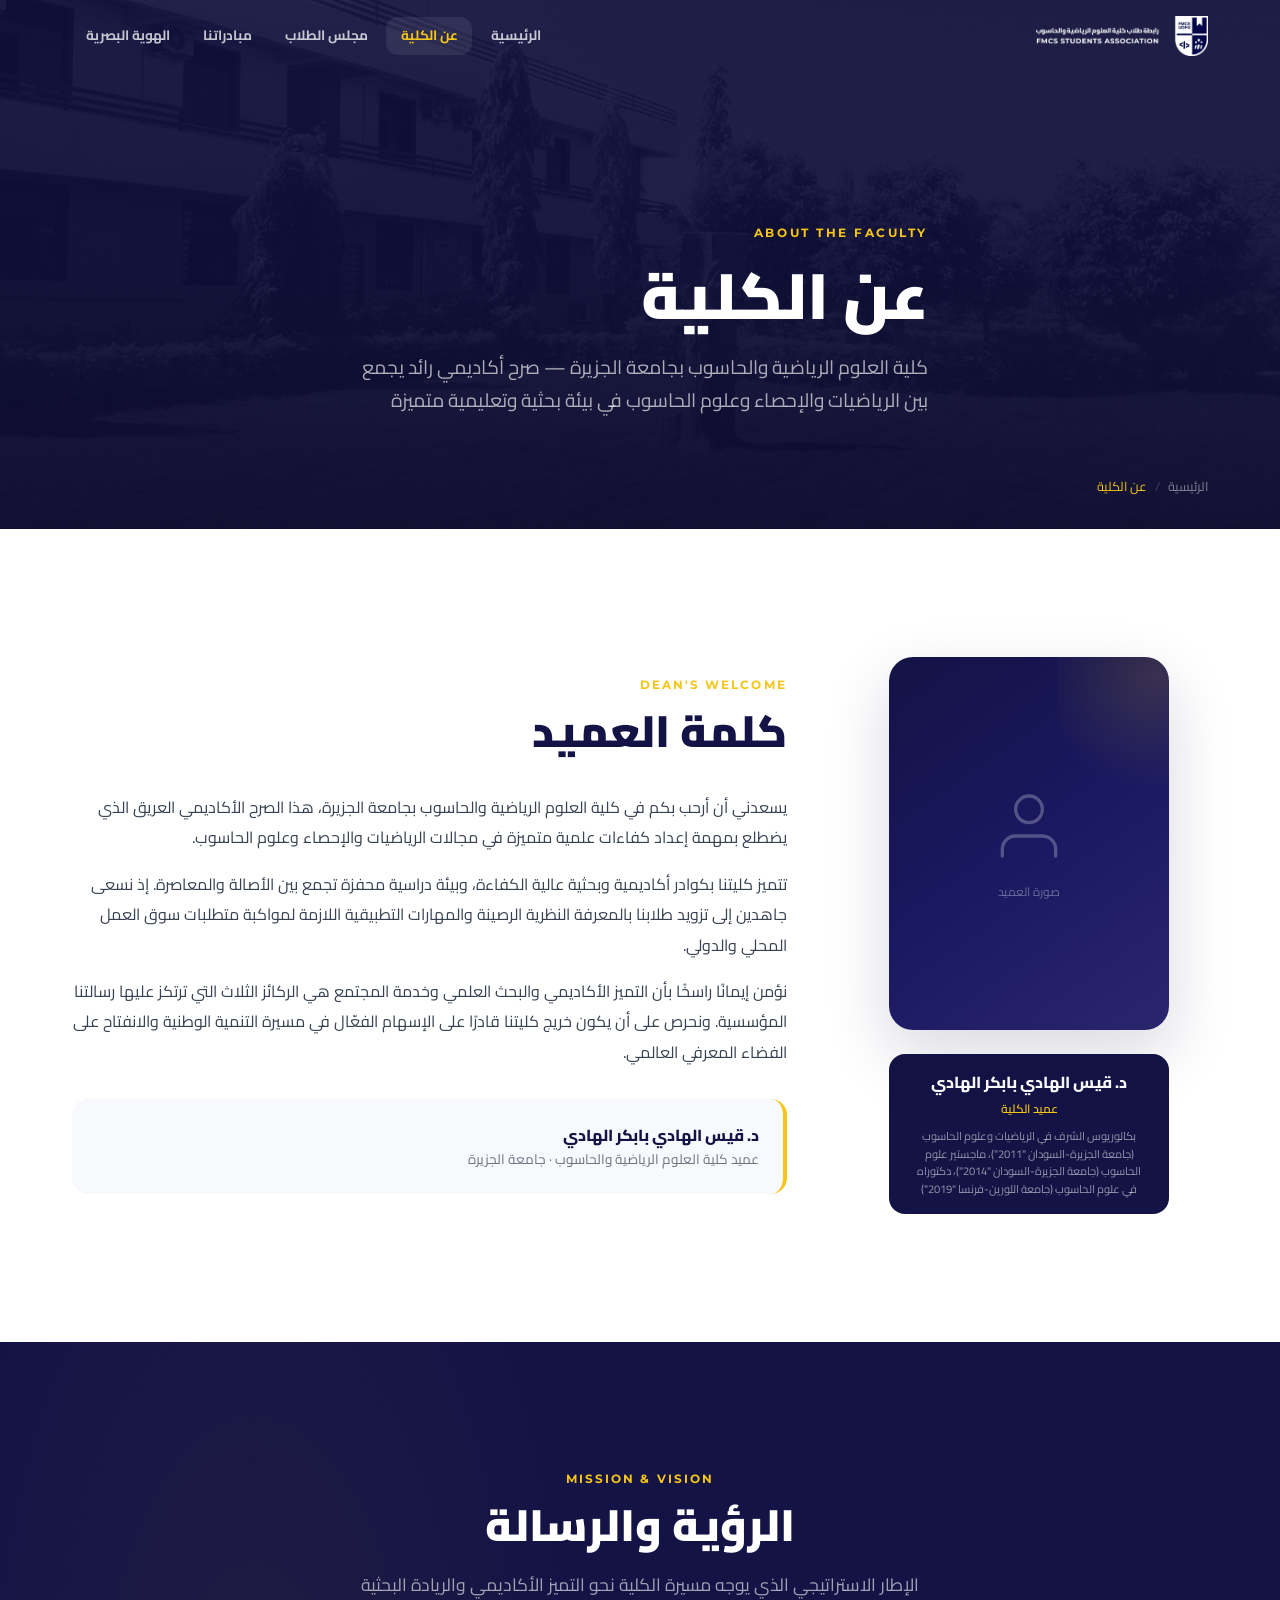
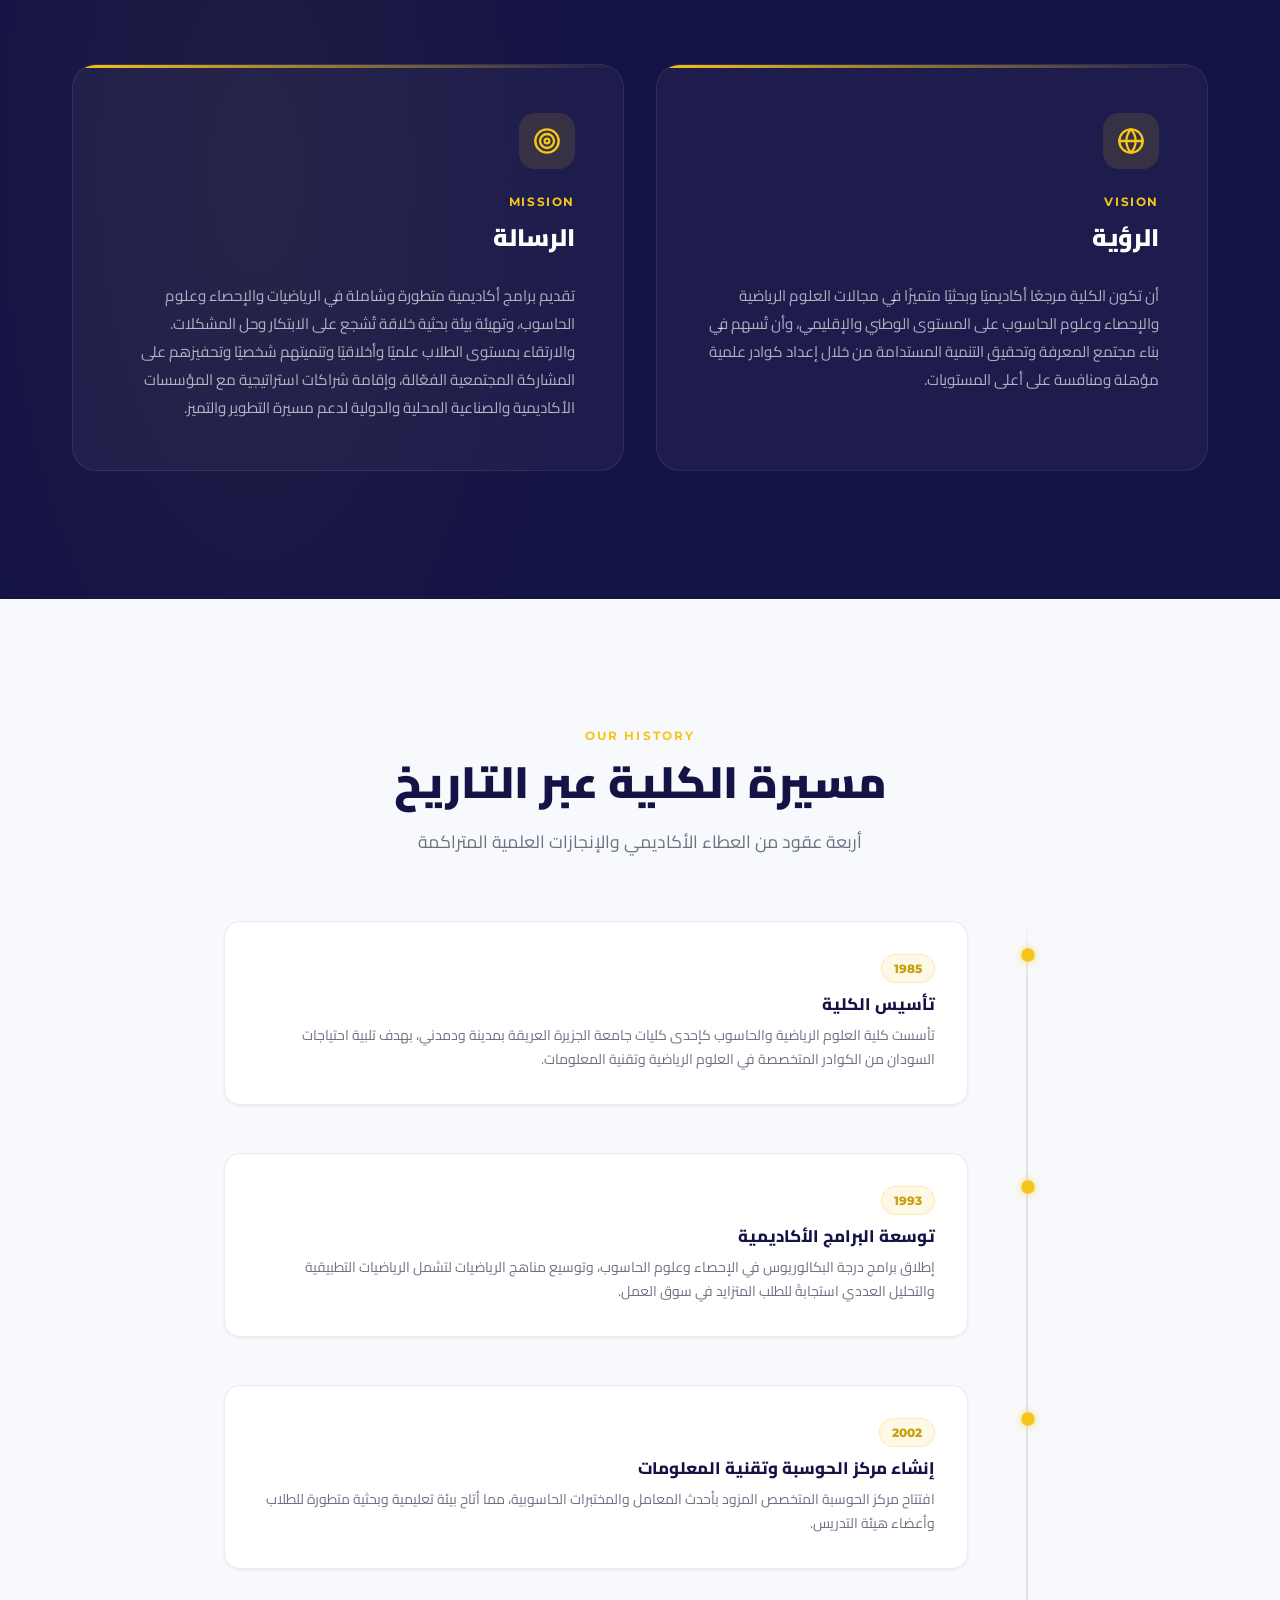
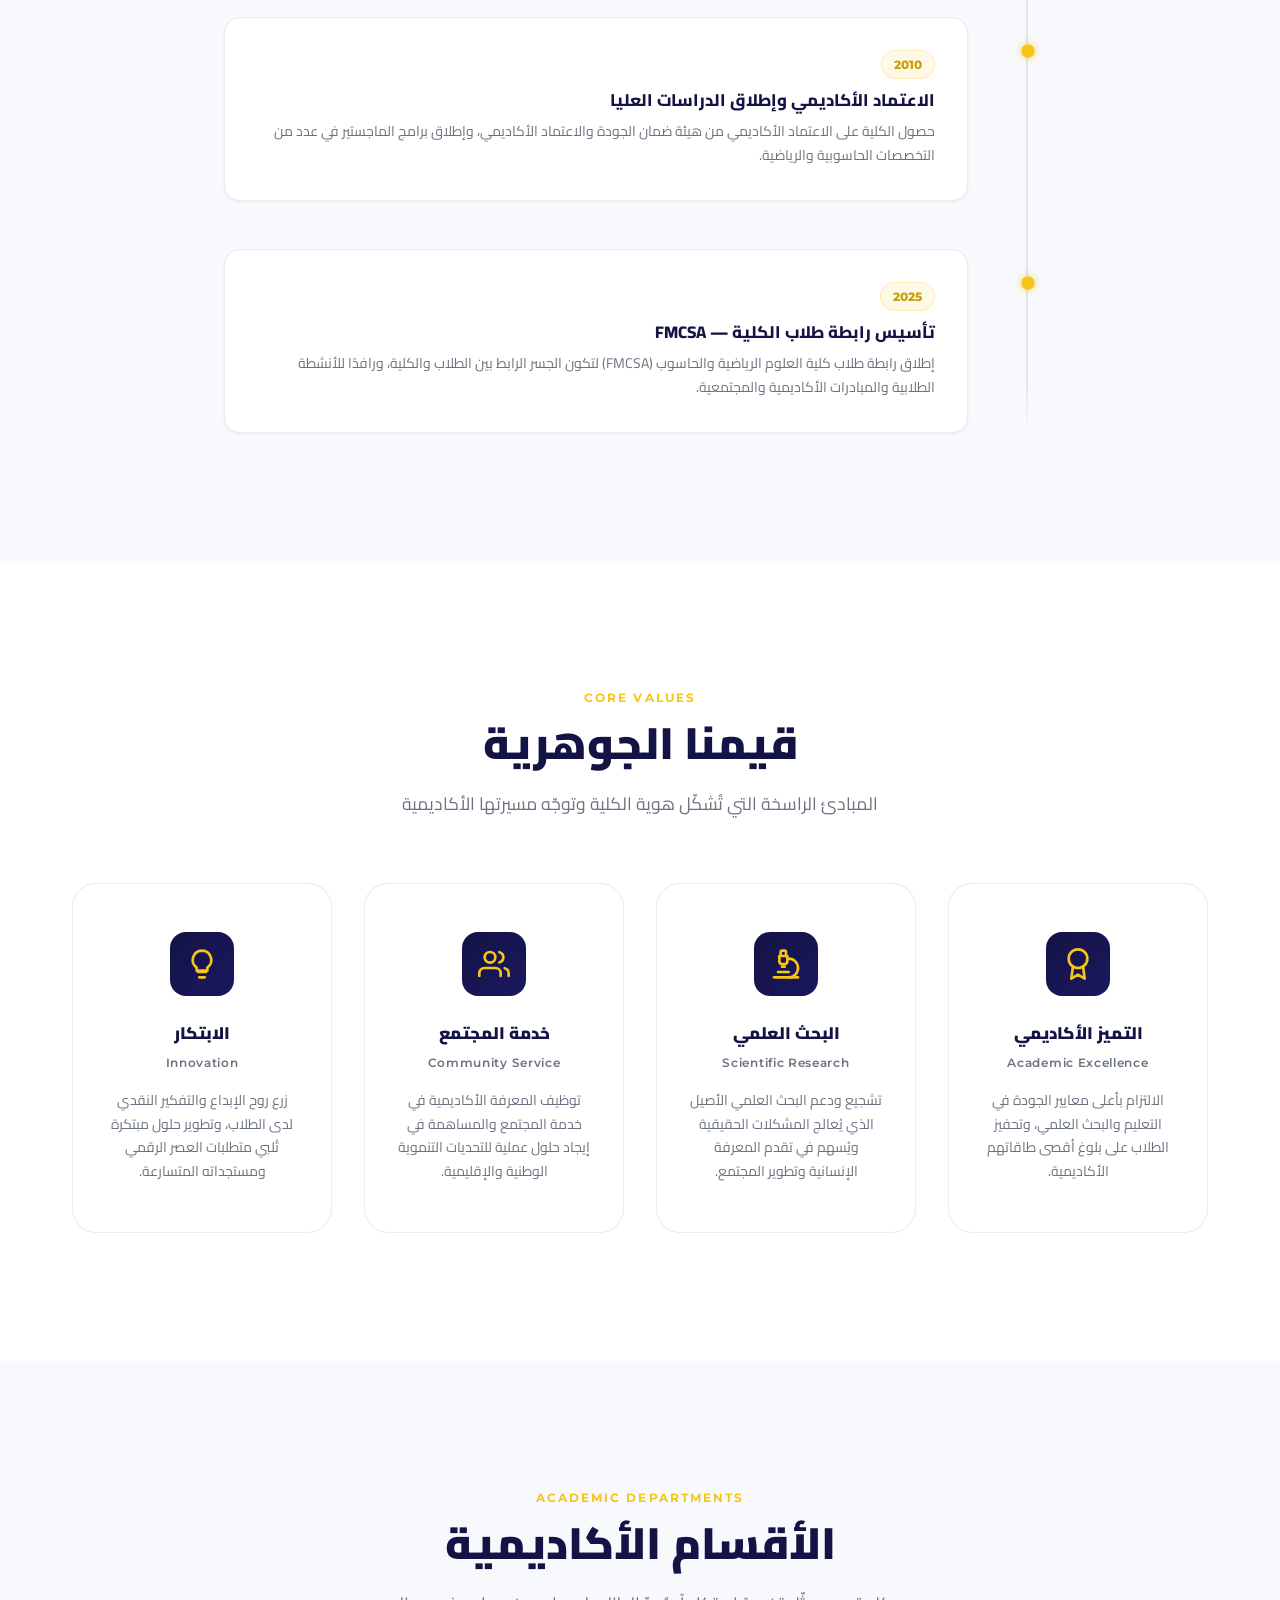
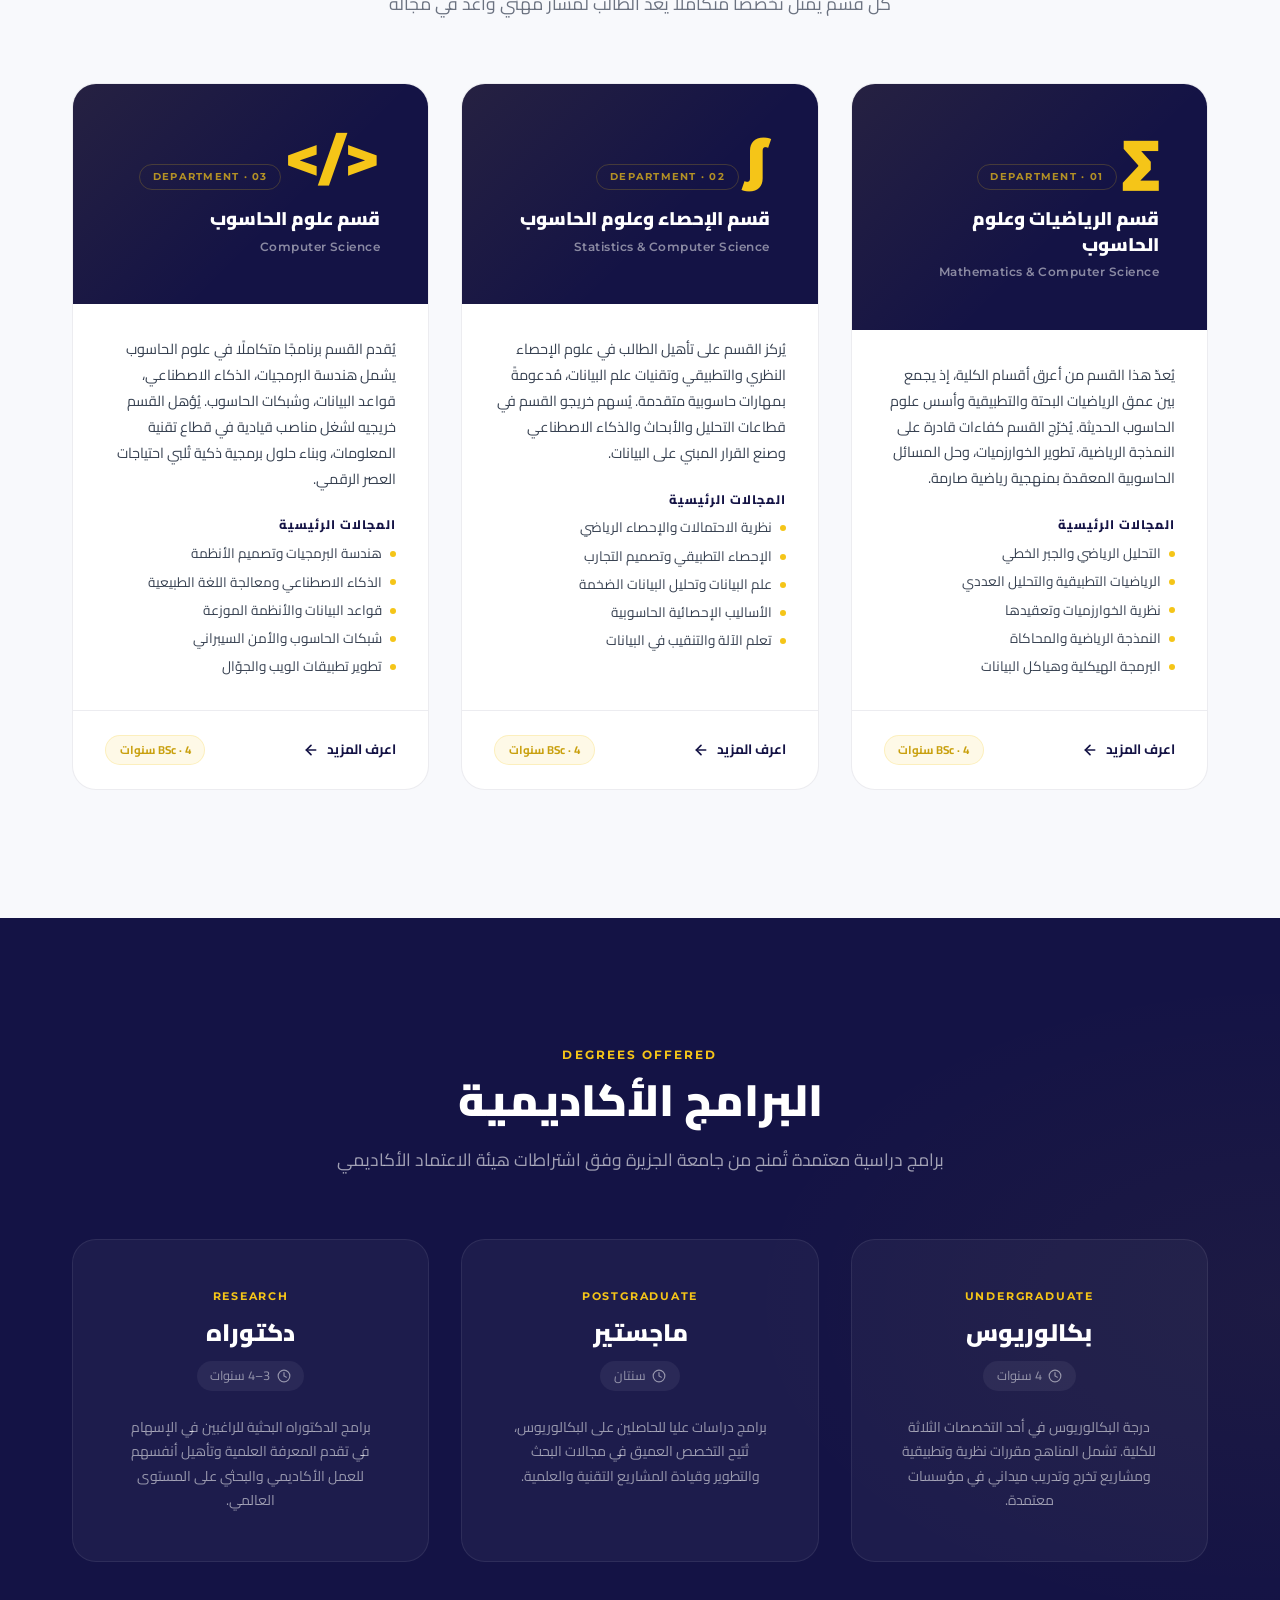
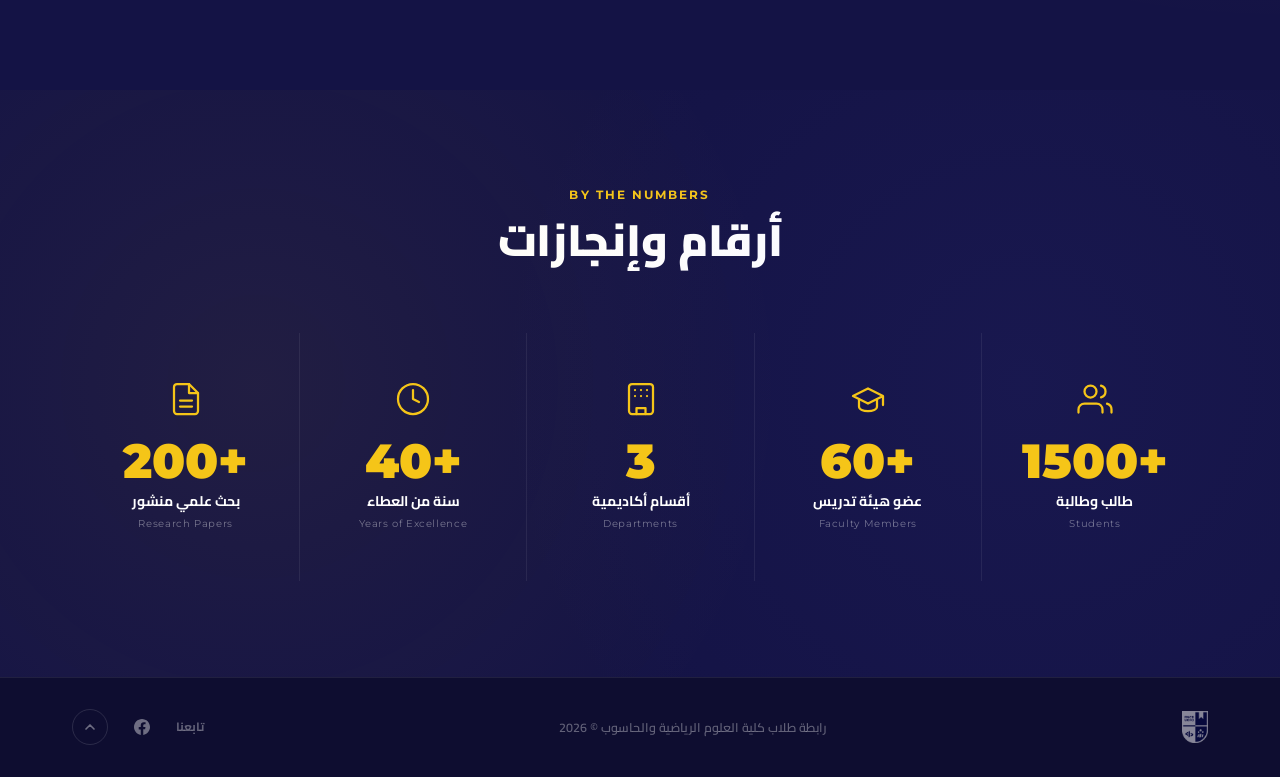
==== commit 3461675f: "Update branding, add identity to nav, simplify footer - Updated all page titles to "رابطة طلاب كلية " ====
--- a/about.html
+++ b/about.html
@@ -4,7 +4,7 @@
 <head>
   <meta charset="UTF-8">
   <meta name="viewport" content="width=device-width, initial-scale=1.0">
-  <title>عن الكلية · FMCSA</title>
+  <title>عن الكلية · رابطة طلاب كلية العلوم الرياضية والحاسوب</title>
   <meta name="description" content="تعرف على كلية العلوم الرياضية والحاسوب بجامعة الجزيرة — رسالتها، رؤيتها، تاريخها، وقيمها الأكاديمية.">
   <meta property="og:title" content="عن الكلية — FMCSA · جامعة الجزيرة">
   <meta property="og:description" content="كلية العلوم الرياضية والحاسوب بجامعة الجزيرة — رسالة أكاديمية رائدة في السودان.">
--- a/css/shared.css
+++ b/css/shared.css
@@ -402,14 +402,13 @@
 }
 
 /* ══════════════════════════════════════════════════════════════
-   FOOTER
+   FOOTER — Simple (inspired by syrianidentity.sy)
    ══════════════════════════════════════════════════════════════ */
 .site-footer {
   background: var(--navy-dark);
   color: var(--text-on-dark);
-  padding: var(--space-4xl) 0 var(--space-xl);
+  padding: var(--space-xl) 0;
   position: relative;
-  overflow: hidden;
 }
 
 .site-footer::before {
@@ -419,99 +418,66 @@
   left: 0;
   right: 0;
   height: 1px;
-  background: linear-gradient(90deg, transparent, rgba(245, 197, 24, 0.3), transparent);
-}
-
-.footer-grid {
-  display: grid;
-  grid-template-columns: 2fr 1fr 1fr 1fr;
-  gap: var(--space-2xl);
-  margin-bottom: var(--space-3xl);
-}
-
-.footer-brand {
-  display: flex;
-  flex-direction: column;
-  gap: var(--space-lg);
-}
-
-.footer-brand img {
-  width: 12rem;
-  height: auto;
-}
-
-.footer-brand-name {
-  font-size: 1.1rem;
-  font-weight: 800;
-  line-height: 1.4;
-}
-
-.footer-brand-name span {
-  display: block;
-  font-family: var(--font-en);
+  background: rgba(255, 255, 255, 0.08);
+}
+
+.footer-simple {
+  display: flex;
+  align-items: center;
+  justify-content: space-between;
+}
+
+.footer-logo img {
+  height: 2rem;
+  width: auto;
+  opacity: 0.5;
+  transition: opacity var(--transition-fast);
+}
+
+.footer-logo img:hover {
+  opacity: 0.8;
+}
+
+.footer-middle {
+  text-align: center;
+}
+
+.footer-copy {
+  font-size: 0.78rem;
+  font-weight: 600;
+  color: rgba(255, 255, 255, 0.35);
+}
+
+.footer-right {
+  display: flex;
+  align-items: center;
+  gap: var(--space-md);
+}
+
+.footer-follow {
   font-size: 0.75rem;
-  font-weight: 600;
-  color: var(--text-on-dark-muted);
-  letter-spacing: 0.04em;
-  text-align: right;
-  margin-top: 0.25rem;
-}
-
-.footer-desc {
-  font-size: 0.85rem;
-  color: var(--text-on-dark-muted);
-  line-height: 1.7;
-  max-width: 28rem;
-}
-
-.footer-col-title {
-  font-size: 0.9rem;
-  font-weight: 800;
-  margin-bottom: var(--space-lg);
-  color: var(--gold);
-}
-
-.footer-links {
-  display: flex;
-  flex-direction: column;
+  font-weight: 700;
+  color: rgba(255, 255, 255, 0.35);
+}
+
+.footer-social {
+  display: flex;
   gap: var(--space-sm);
 }
 
-.footer-link {
-  font-size: 0.85rem;
-  color: var(--text-on-dark-muted);
+.footer-social-link {
+  width: 2.25rem;
+  height: 2.25rem;
+  border-radius: var(--radius-full);
+  display: flex;
+  align-items: center;
+  justify-content: center;
+  color: rgba(255, 255, 255, 0.4);
   transition: color var(--transition-fast);
-  padding: 0.2rem 0;
-}
-
-.footer-link:hover {
-  color: var(--white);
-}
-
-/* Footer Social */
-.footer-social {
-  display: flex;
-  gap: var(--space-sm);
-  margin-top: var(--space-md);
-}
-
-.footer-social-link {
-  width: 2.5rem;
-  height: 2.5rem;
-  border-radius: var(--radius-full);
-  background: rgba(255, 255, 255, 0.06);
-  border: 1px solid rgba(255, 255, 255, 0.08);
-  display: flex;
-  align-items: center;
-  justify-content: center;
-  color: var(--text-on-dark-muted);
-  transition: background var(--transition-fast), color var(--transition-fast), transform var(--transition-fast);
 }
 
 .footer-social-link:hover {
-  background: rgba(245, 197, 24, 0.15);
-  color: var(--gold);
-  transform: translateY(-2px);
+  color: var(--white);
 }
 
 .footer-social-link svg {
@@ -519,47 +485,23 @@
   height: 1rem;
 }
 
-/* Footer Bottom */
-.footer-bottom {
-  display: flex;
-  align-items: center;
-  justify-content: space-between;
-  padding-top: var(--space-xl);
-  border-top: 1px solid rgba(255, 255, 255, 0.06);
-}
-
-.footer-copy {
-  font-size: 0.75rem;
-  color: rgba(255, 255, 255, 0.35);
-}
-
-.footer-copy a {
-  color: rgba(255, 255, 255, 0.5);
-  transition: color var(--transition-fast);
-}
-
-.footer-copy a:hover {
-  color: var(--gold);
-}
-
-.footer-university {
-  display: flex;
-  align-items: center;
-  gap: var(--space-sm);
-}
-
-.footer-university img {
-  height: 1.75rem;
-  opacity: 0.4;
-}
-
-.footer-university span {
-  font-family: var(--font-en);
-  font-size: 0.7rem;
-  font-weight: 600;
-  color: rgba(255, 255, 255, 0.35);
-  letter-spacing: 0.08em;
-  direction: ltr;
+.footer-top-btn {
+  width: 2.25rem;
+  height: 2.25rem;
+  border-radius: var(--radius-full);
+  border: 1px solid rgba(255, 255, 255, 0.12);
+  display: flex;
+  align-items: center;
+  justify-content: center;
+  color: rgba(255, 255, 255, 0.4);
+  background: none;
+  cursor: pointer;
+  transition: color var(--transition-fast), border-color var(--transition-fast);
+}
+
+.footer-top-btn:hover {
+  color: var(--white);
+  border-color: rgba(255, 255, 255, 0.3);
 }
 
 /* ══════════════════════════════════════════════════════════════
@@ -775,14 +717,6 @@
     display: block;
   }
 
-  .footer-grid {
-    grid-template-columns: 1fr 1fr;
-    gap: var(--space-2xl);
-  }
-
-  .footer-brand {
-    grid-column: 1 / -1;
-  }
 }
 
 @media (max-width: 600px) {
@@ -798,16 +732,17 @@
     padding: var(--space-3xl) 0;
   }
 
-  .footer-grid {
-    grid-template-columns: 1fr;
-  }
-
-  .footer-bottom {
+  .footer-simple {
     flex-direction: column;
     gap: var(--space-md);
     text-align: center;
   }
 
+  .footer-right {
+    flex-wrap: wrap;
+    justify-content: center;
+  }
+
   .nav-inner {
     padding: 0 var(--space-md);
   }
@@ -830,9 +765,6 @@
     display: none;
   }
 
-  .footer-social {
-    flex-wrap: wrap;
-  }
 }
 
 @media (max-width: 380px) {
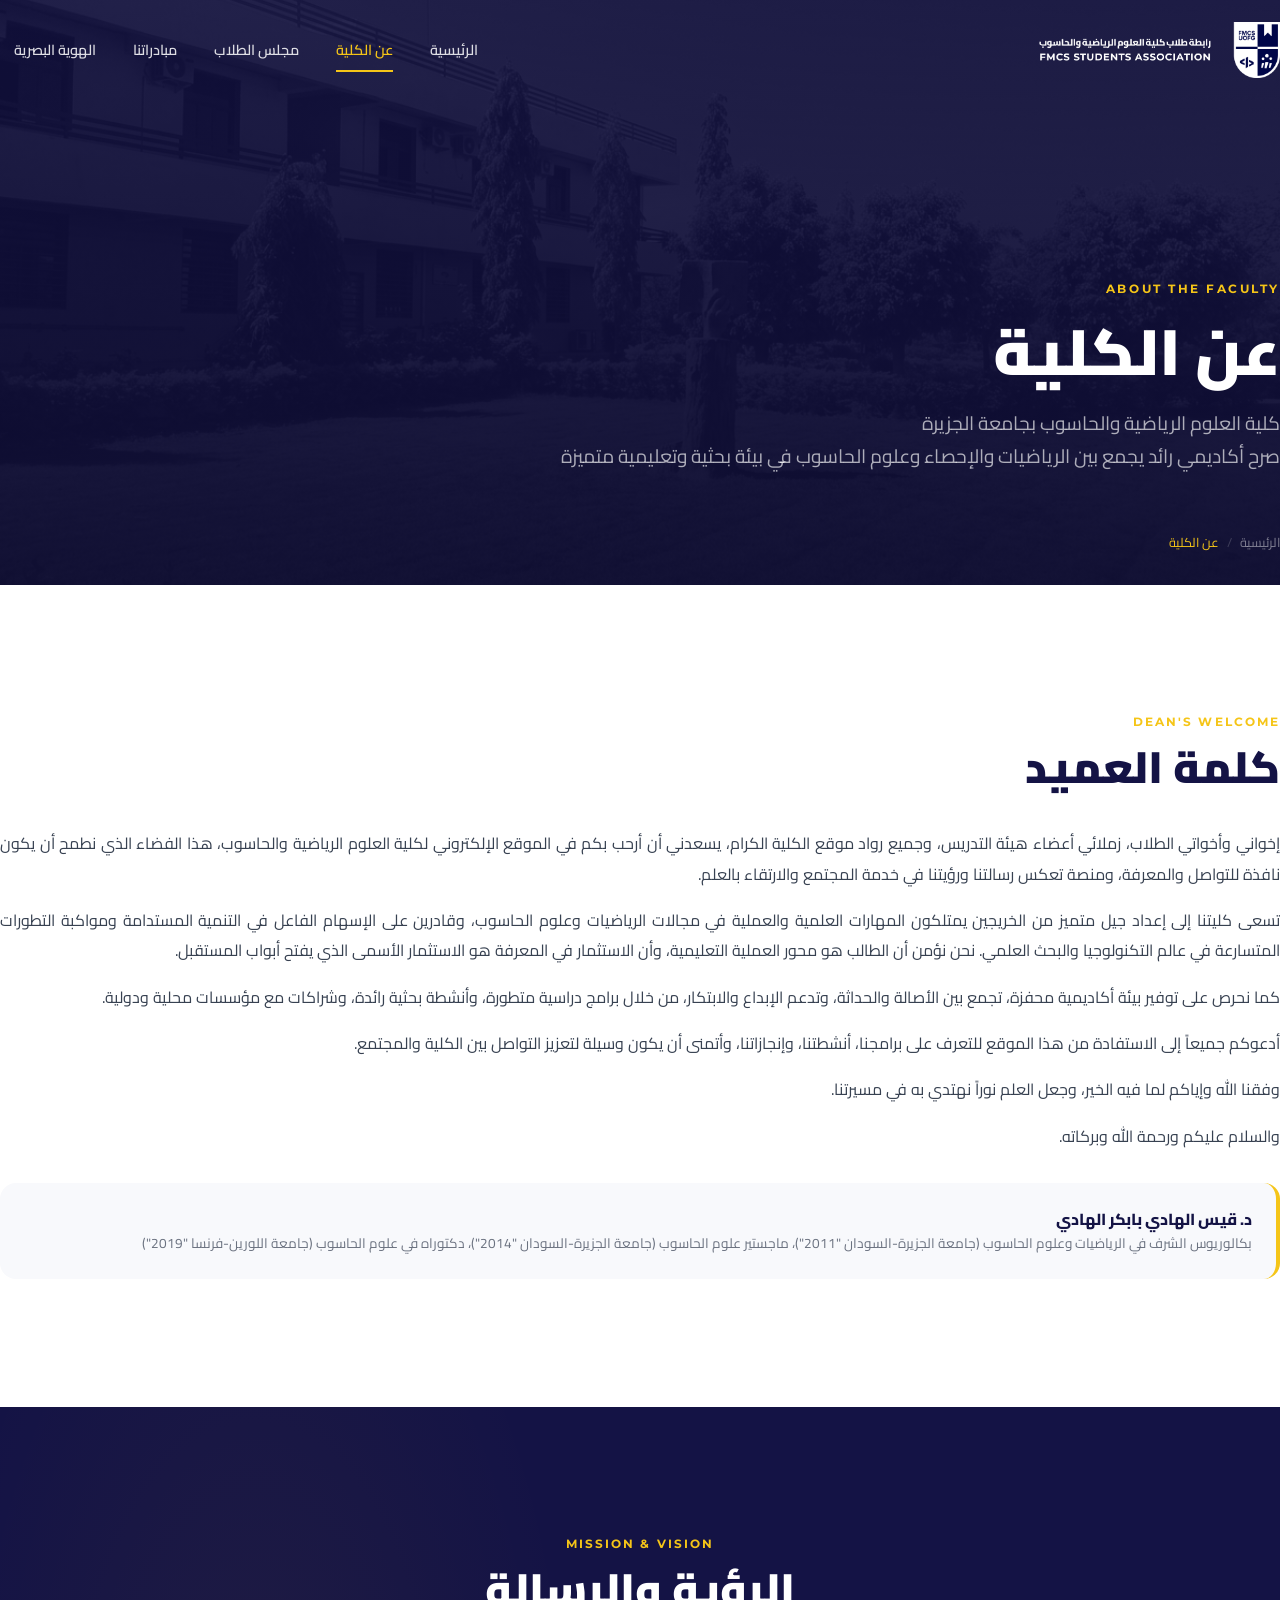
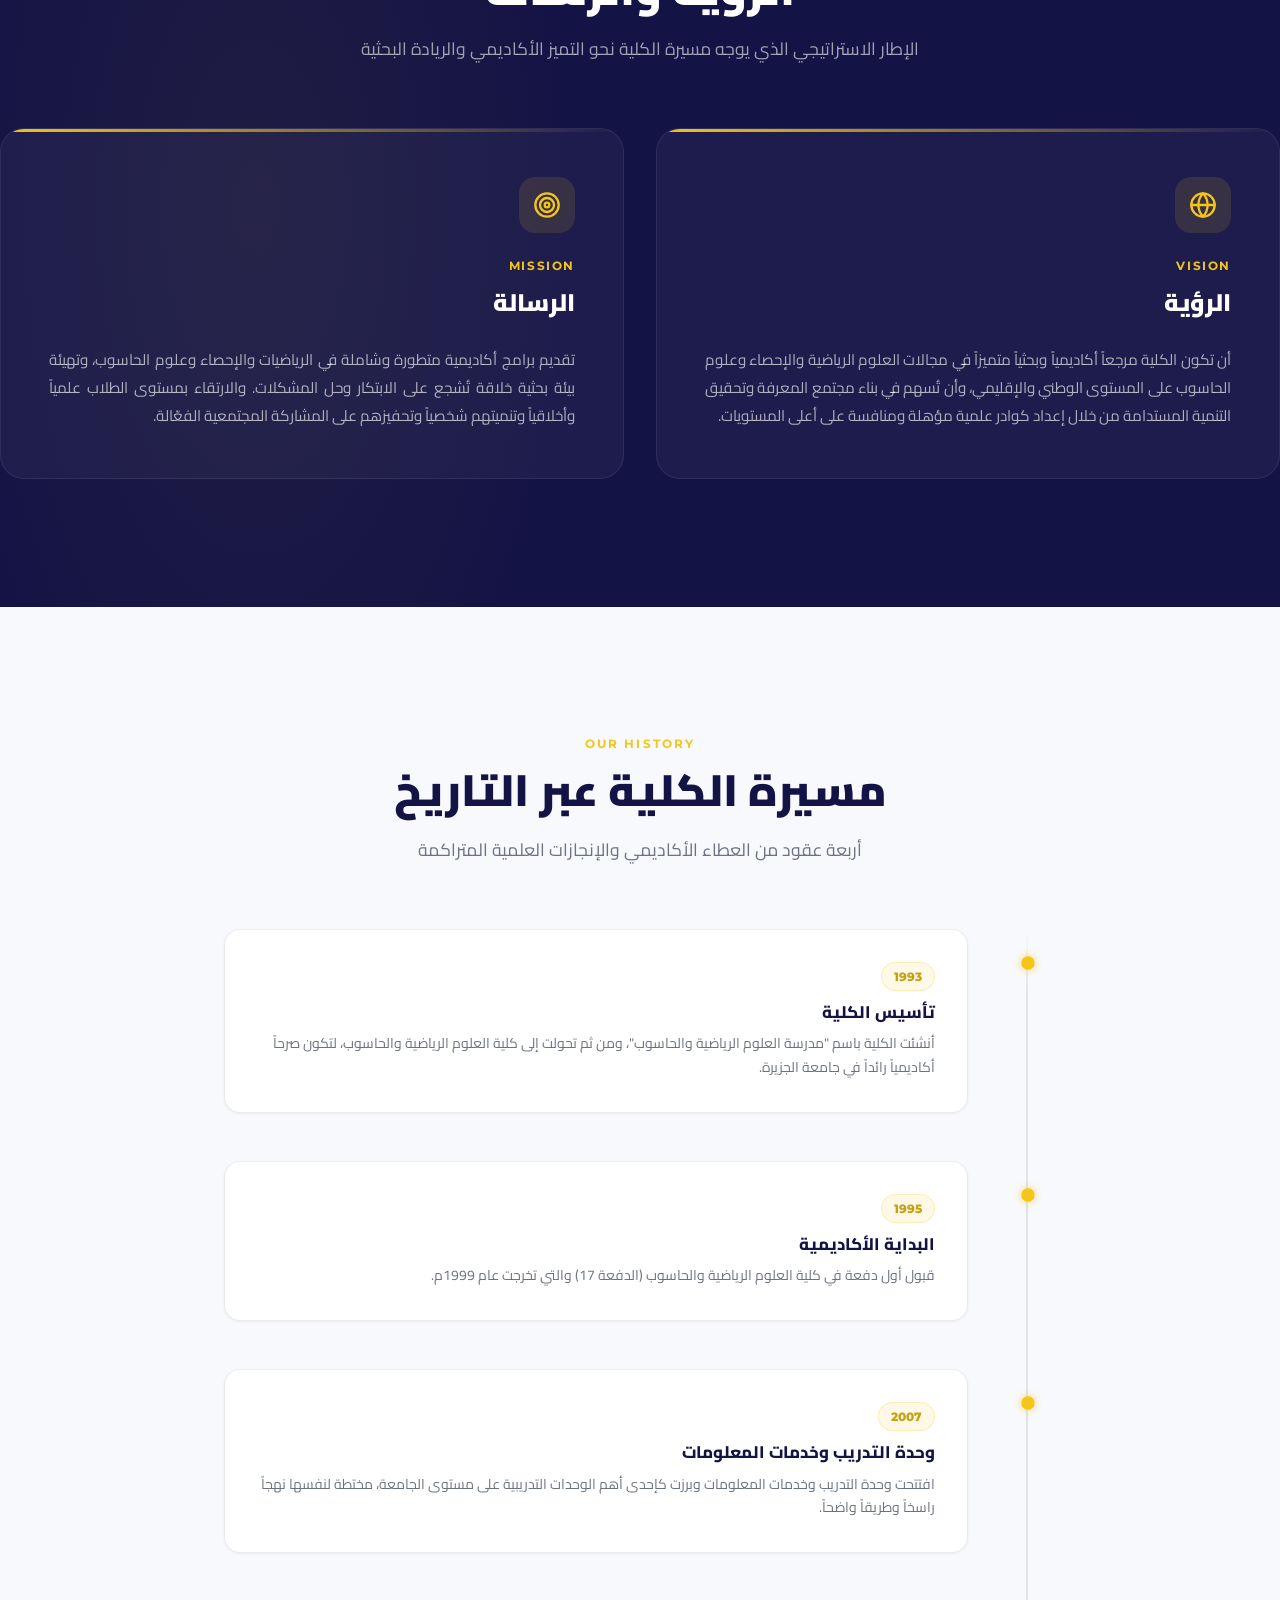
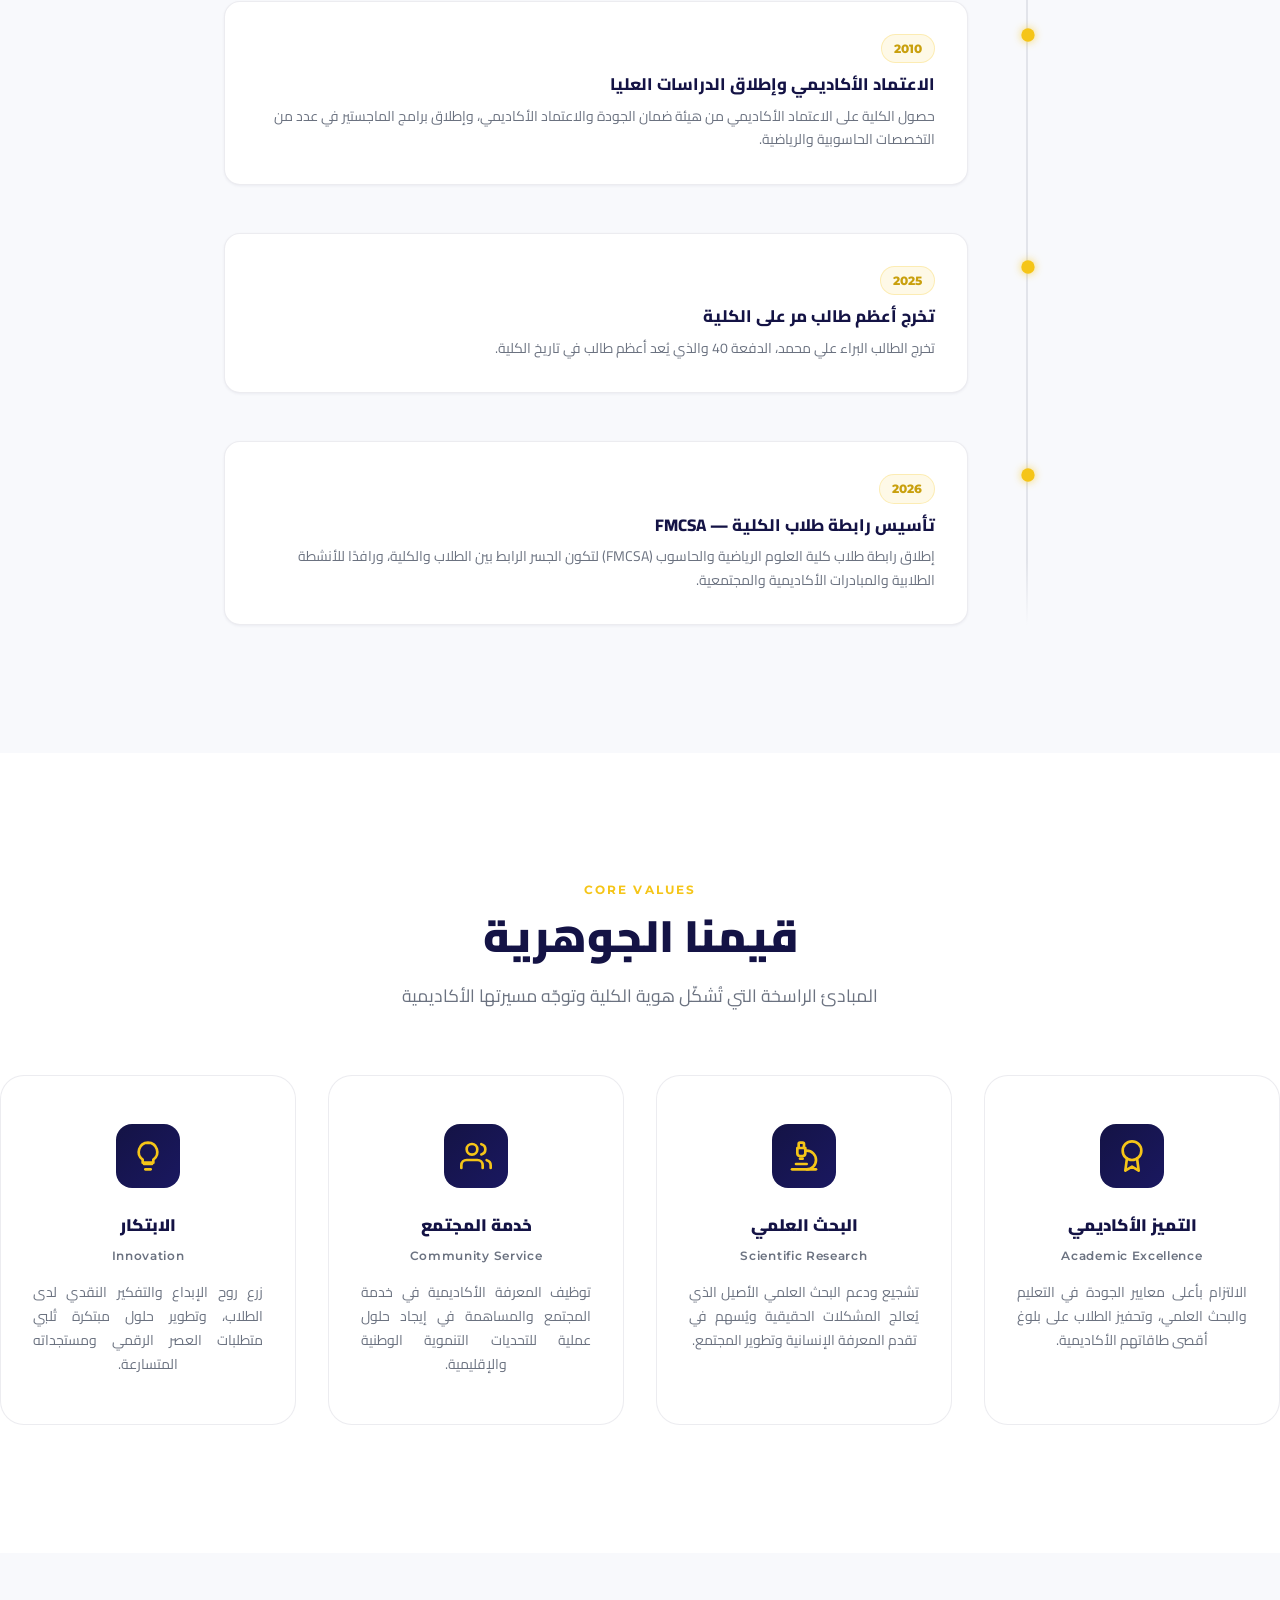
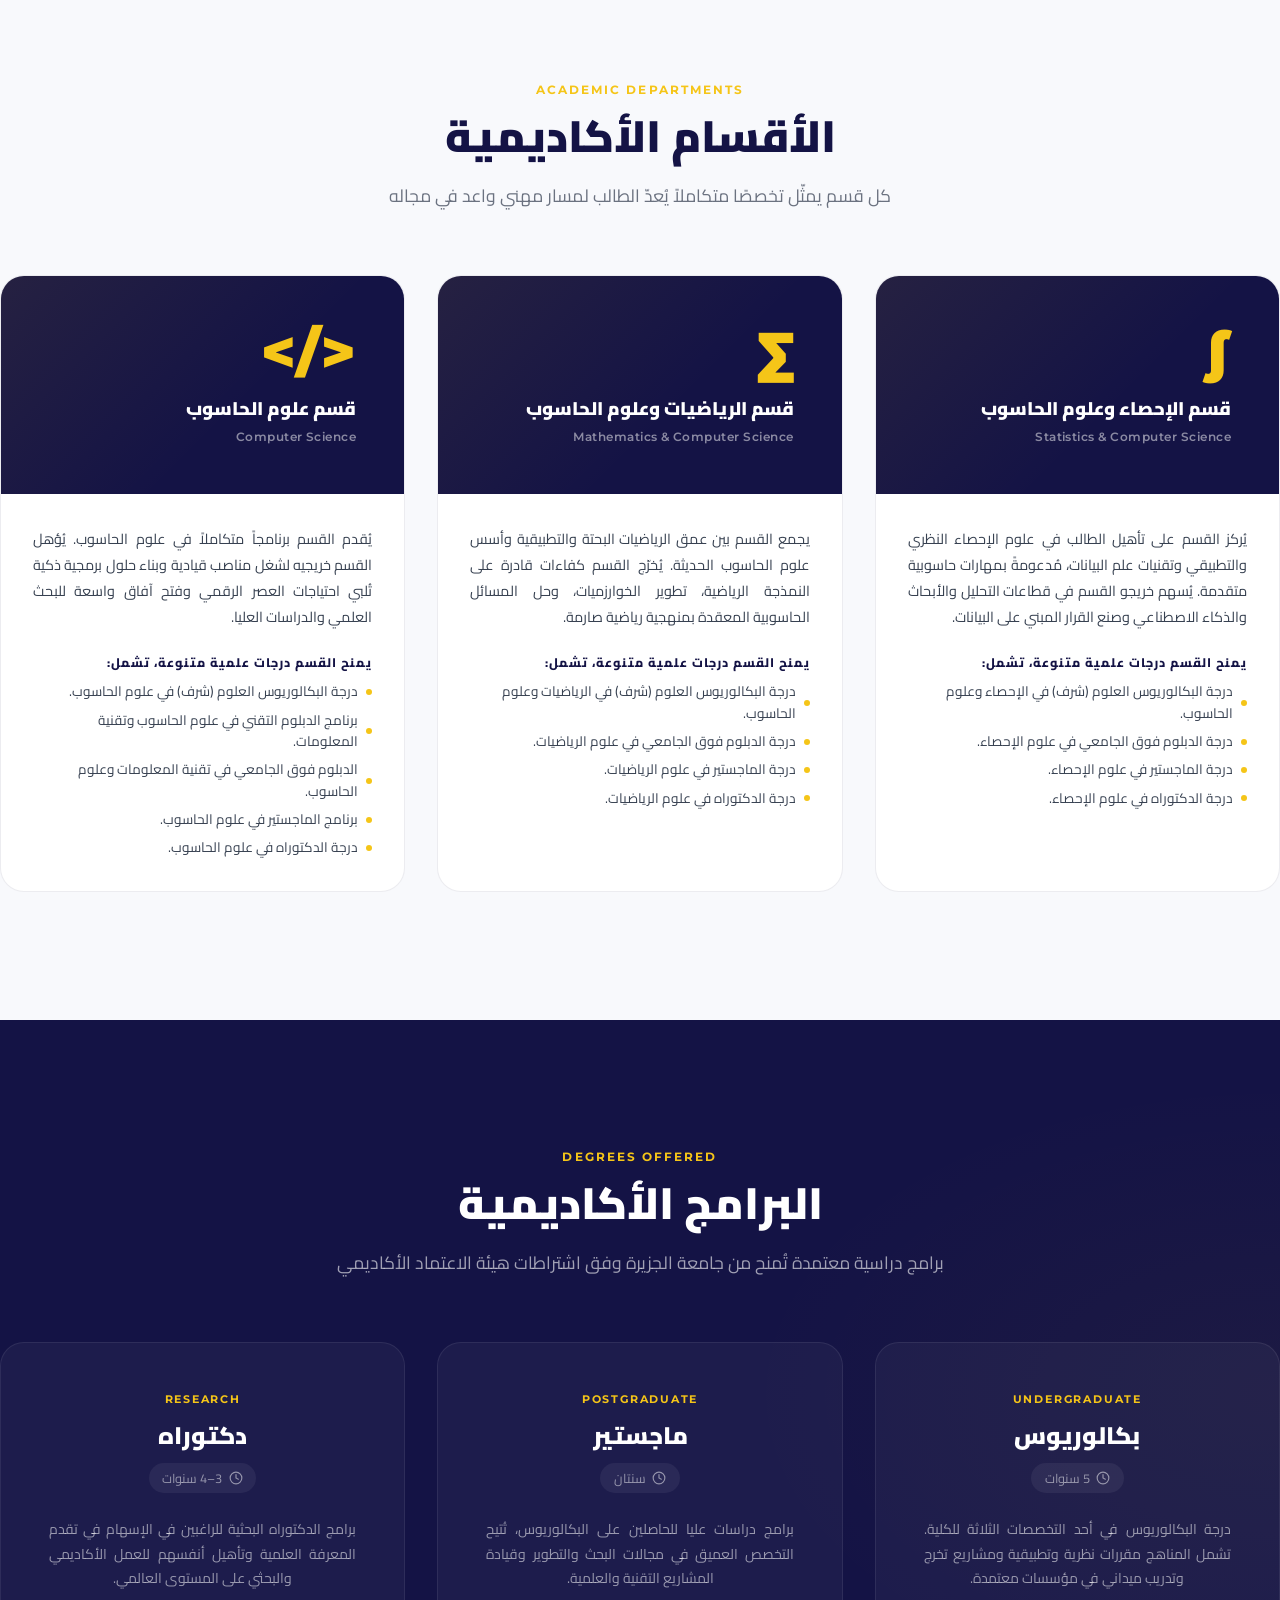
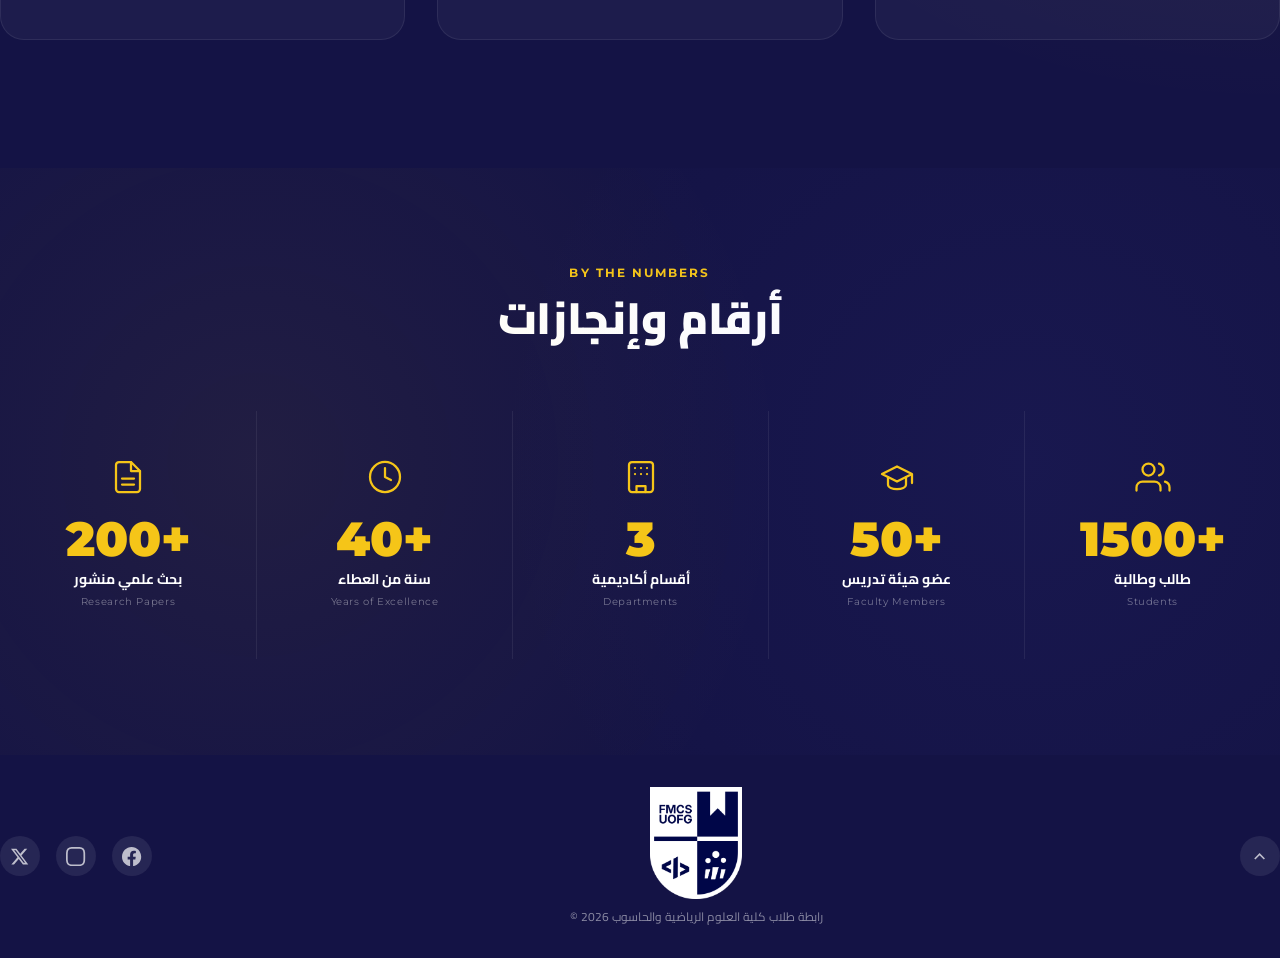
==== commit 5d747cc5: "Update style" ====
--- a/about.html
+++ b/about.html
@@ -5,9 +5,11 @@
   <meta charset="UTF-8">
   <meta name="viewport" content="width=device-width, initial-scale=1.0">
   <title>عن الكلية · رابطة طلاب كلية العلوم الرياضية والحاسوب</title>
-  <meta name="description" content="تعرف على كلية العلوم الرياضية والحاسوب بجامعة الجزيرة — رسالتها، رؤيتها، تاريخها، وقيمها الأكاديمية.">
+  <meta name="description"
+    content="تعرف على كلية العلوم الرياضية والحاسوب بجامعة الجزيرة — رسالتها، رؤيتها، تاريخها، وقيمها الأكاديمية.">
   <meta property="og:title" content="عن الكلية — FMCSA · جامعة الجزيرة">
-  <meta property="og:description" content="كلية العلوم الرياضية والحاسوب بجامعة الجزيرة — رسالة أكاديمية رائدة في السودان.">
+  <meta property="og:description"
+    content="كلية العلوم الرياضية والحاسوب بجامعة الجزيرة — رسالة أكاديمية رائدة في السودان.">
   <meta property="og:image" content="Assets/Cover.jpg">
   <meta property="og:type" content="website">
   <meta property="og:locale" content="ar_SD">
@@ -25,7 +27,7 @@
     .page-hero {
       position: relative;
       min-height: 55vh;
-      display: flex;
+      /* display: flex; */
       align-items: center;
       overflow: hidden;
       background: var(--navy-dark);
@@ -43,12 +45,10 @@
     .page-hero-overlay {
       position: absolute;
       inset: 0;
-      background: linear-gradient(
-        135deg,
-        rgba(14, 13, 48, 0.92) 0%,
-        rgba(20, 19, 69, 0.75) 60%,
-        rgba(14, 13, 48, 0.88) 100%
-      );
+      background: linear-gradient(135deg,
+          rgba(14, 13, 48, 0.92) 0%,
+          rgba(20, 19, 69, 0.75) 60%,
+          rgba(14, 13, 48, 0.88) 100%);
     }
 
     .page-hero-content {
@@ -65,8 +65,6 @@
       text-transform: uppercase;
       color: var(--gold);
       margin-bottom: var(--space-md);
-      direction: ltr;
-      text-align: right;
     }
 
     .page-hero-title {
@@ -79,8 +77,7 @@
 
     .page-hero-subtitle {
       font-size: clamp(1rem, 2.2vw, 1.2rem);
-      color: rgba(255, 255, 255, 0.65);
-      max-width: 36rem;
+      color: rgba(255, 255, 255, 0.65); 
       line-height: 1.7;
     }
 
@@ -95,7 +92,6 @@
     .breadcrumb-inner {
       max-width: var(--max-width);
       margin: 0 auto;
-      padding: 0 var(--space-xl);
       display: flex;
       align-items: center;
       gap: var(--space-sm);
@@ -129,7 +125,7 @@
 
     .welcome-grid {
       display: grid;
-      grid-template-columns: 1fr 2fr;
+      /* grid-template-columns: 1fr 2fr; */
       gap: var(--space-3xl);
       align-items: center;
     }
@@ -146,12 +142,10 @@
       max-width: 280px;
       aspect-ratio: 3/4;
       border-radius: var(--radius-xl);
-      background: linear-gradient(
-        145deg,
-        var(--navy) 0%,
-        var(--navy-light) 50%,
-        #2a266e 100%
-      );
+      background: linear-gradient(145deg,
+          var(--navy) 0%,
+          var(--navy-light) 50%,
+          #2a266e 100%);
       display: flex;
       flex-direction: column;
       align-items: center;
@@ -216,9 +210,10 @@
       color: var(--text-secondary);
       line-height: 1.9;
       margin-bottom: var(--space-xl);
-    }
-
-    .welcome-body p + p {
+      text-align: justify;
+    }
+
+    .welcome-body p+p {
       margin-top: var(--space-md);
     }
 
@@ -331,6 +326,7 @@
     }
 
     .mv-text {
+      text-align: justify;
       font-size: 0.95rem;
       color: rgba(255, 255, 255, 0.65);
       line-height: 1.85;
@@ -356,13 +352,11 @@
       bottom: 0;
       right: 1.75rem;
       width: 2px;
-      background: linear-gradient(
-        to bottom,
-        transparent,
-        var(--mid-gray) 5%,
-        var(--mid-gray) 95%,
-        transparent
-      );
+      background: linear-gradient(to bottom,
+          transparent,
+          var(--mid-gray) 5%,
+          var(--mid-gray) 95%,
+          transparent);
     }
 
     .timeline-item {
@@ -516,6 +510,8 @@
     }
 
     .value-desc {
+      text-align: justify;
+      text-align-last: center;
       font-size: 0.875rem;
       color: var(--text-muted);
       line-height: 1.7;
@@ -599,6 +595,7 @@
 
     /* ── 900px ── tablet landscape / small desktop */
     @media (max-width: 900px) {
+
       /* Hero */
       .page-hero {
         min-height: 50vh;
@@ -658,6 +655,7 @@
 
     /* ── 768px ── tablet portrait */
     @media (max-width: 768px) {
+
       /* Hero */
       .page-hero {
         min-height: 45vh;
@@ -696,6 +694,7 @@
 
     /* ── 600px ── large phone */
     @media (max-width: 600px) {
+
       /* Hero */
       .page-hero {
         min-height: 40vh;
@@ -795,6 +794,7 @@
 
     /* ── 480px ── small phone */
     @media (max-width: 480px) {
+
       /* Hero */
       .page-hero {
         min-height: 35vh;
@@ -942,6 +942,7 @@
 
     /* ── 380px ── very small phone */
     @media (max-width: 380px) {
+
       /* Hero */
       .page-hero-title {
         font-size: clamp(1.5rem, 9vw, 1.9rem);
@@ -1150,6 +1151,7 @@
     }
 
     .dept-desc {
+      text-align: justify;
       font-size: 0.9rem;
       color: var(--text-secondary);
       line-height: 1.8;
@@ -1288,6 +1290,8 @@
     }
 
     .program-desc {
+      text-align: justify;
+      text-align-last: center;
       font-size: 0.875rem;
       color: rgba(255, 255, 255, 0.55);
       line-height: 1.75;
@@ -1352,8 +1356,10 @@
       <p class="page-hero-eyebrow reveal">About the Faculty</p>
       <h1 class="page-hero-title reveal reveal-delay-1">عن الكلية</h1>
       <p class="page-hero-subtitle reveal reveal-delay-2">
-        كلية العلوم الرياضية والحاسوب بجامعة الجزيرة — صرح أكاديمي رائد يجمع بين الرياضيات والإحصاء وعلوم الحاسوب
-        في بيئة بحثية وتعليمية متميزة
+        كلية العلوم الرياضية والحاسوب بجامعة الجزيرة
+      </p>
+      <p class="page-hero-subtitle reveal reveal-delay-2">
+        صرح أكاديمي رائد يجمع بين الرياضيات والإحصاء وعلوم الحاسوب في بيئة بحثية وتعليمية متميزة
       </p>
     </div>
 
@@ -1374,20 +1380,23 @@
       <div class="welcome-grid">
 
         <!-- Dean Photo -->
-        <div class="dean-photo-wrap reveal">
+        <!-- <div class="dean-photo-wrap reveal">
           <div class="dean-photo-placeholder" role="img" aria-label="صورة عميد الكلية">
-            <svg viewBox="0 0 24 24" fill="none" stroke="currentColor" stroke-width="1" stroke-linecap="round" stroke-linejoin="round" aria-hidden="true">
-              <path d="M20 21v-2a4 4 0 0 0-4-4H8a4 4 0 0 0-4 4v2"/>
-              <circle cx="12" cy="7" r="4"/>
+            <svg viewBox="0 0 24 24" fill="none" stroke="currentColor" stroke-width="1" stroke-linecap="round"
+              stroke-linejoin="round" aria-hidden="true">
+              <path d="M20 21v-2a4 4 0 0 0-4-4H8a4 4 0 0 0-4 4v2" />
+              <circle cx="12" cy="7" r="4" />
             </svg>
             <p class="dean-photo-placeholder-text">صورة العميد</p>
           </div>
           <div class="dean-name-badge">
             <p class="dean-name">د. قيس الهادي بابكر الهادي</p>
             <p class="dean-title">عميد الكلية</p>
-            <p class="dean-qualifications">بكالوريوس الشرف في الرياضيات وعلوم الحاسوب (جامعة الجزيرة-السودان "2011")، ماجستير علوم الحاسوب (جامعة الجزيرة-السودان "2014")، دكتوراه في علوم الحاسوب (جامعة اللورين-فرنسا "2019")</p>
-          </div>
-        </div>
+            <p class="dean-qualifications">بكالوريوس الشرف في الرياضيات وعلوم الحاسوب (جامعة الجزيرة-السودان "2011")،
+              ماجستير علوم الحاسوب (جامعة الجزيرة-السودان "2014")، دكتوراه في علوم الحاسوب (جامعة اللورين-فرنسا "2019")
+            </p>
+          </div>
+        </div> -->
 
         <!-- Welcome Text -->
         <div class="welcome-content">
@@ -1397,26 +1406,36 @@
           </div>
 
           <div class="welcome-body reveal reveal-delay-1">
+            <p>إخواني وأخواتي الطلاب، زملائي أعضاء هيئة التدريس، وجميع رواد موقع الكلية الكرام، يسعدني أن أرحب بكم في
+              الموقع الإلكتروني لكلية العلوم الرياضية والحاسوب، هذا الفضاء الذي نطمح أن يكون نافذة للتواصل والمعرفة،
+              ومنصة تعكس رسالتنا ورؤيتنا في خدمة المجتمع والارتقاء بالعلم.</p>
+            <p>تسعى كليتنا إلى إعداد جيل متميز من الخريجين يمتلكون المهارات العلمية والعملية في مجالات الرياضيات وعلوم
+              الحاسوب، وقادرين على الإسهام الفاعل في التنمية المستدامة ومواكبة التطورات المتسارعة في عالم التكنولوجيا
+              والبحث العلمي. نحن نؤمن أن الطالب هو محور العملية التعليمية، وأن الاستثمار في المعرفة هو الاستثمار الأسمى
+              الذي يفتح أبواب المستقبل.</p>
             <p>
-              يسعدني أن أرحب بكم في كلية العلوم الرياضية والحاسوب بجامعة الجزيرة، هذا الصرح الأكاديمي العريق
-              الذي يضطلع بمهمة إعداد كفاءات علمية متميزة في مجالات الرياضيات والإحصاء وعلوم الحاسوب.
+              كما نحرص على توفير بيئة أكاديمية محفزة، تجمع بين الأصالة والحداثة، وتدعم الإبداع والابتكار، من خلال برامج
+              دراسية متطورة، وأنشطة بحثية رائدة، وشراكات مع مؤسسات محلية ودولية.
             </p>
             <p>
-              تتميز كليتنا بكوادر أكاديمية وبحثية عالية الكفاءة، وبيئة دراسية محفزة تجمع بين الأصالة
-              والمعاصرة. إذ نسعى جاهدين إلى تزويد طلابنا بالمعرفة النظرية الرصينة والمهارات التطبيقية
-              اللازمة لمواكبة متطلبات سوق العمل المحلي والدولي.
+              أدعوكم جميعاً إلى الاستفادة من هذا الموقع للتعرف على برامجنا، أنشطتنا، وإنجازاتنا، وأتمنى أن يكون وسيلة
+              لتعزيز التواصل بين الكلية والمجتمع.
             </p>
             <p>
-              نؤمن إيمانًا راسخًا بأن التميز الأكاديمي والبحث العلمي وخدمة المجتمع هي الركائز الثلاث
-              التي ترتكز عليها رسالتنا المؤسسية. ونحرص على أن يكون خريج كليتنا قادرًا على الإسهام
-              الفعّال في مسيرة التنمية الوطنية والانفتاح على الفضاء المعرفي العالمي.
+              وفقنا الله وإياكم لما فيه الخير، وجعل العلم نوراً نهتدي به في مسيرتنا.
+            </p>
+            <p>
+              والسلام عليكم ورحمة الله وبركاته.
             </p>
           </div>
 
           <div class="welcome-signature reveal reveal-delay-2">
             <div>
               <p class="welcome-signature-name">د. قيس الهادي بابكر الهادي</p>
-              <p class="welcome-signature-text">عميد كلية العلوم الرياضية والحاسوب · جامعة الجزيرة</p>
+              <!-- <p class="welcome-signature-text">عميد كلية العلوم الرياضية والحاسوب · جامعة الجزيرة</p> -->
+              <p class="welcome-signature-text">بكالوريوس الشرف في الرياضيات وعلوم الحاسوب (جامعة الجزيرة-السودان
+                "2011")، ماجستير علوم الحاسوب (جامعة الجزيرة-السودان "2014")، دكتوراه في علوم الحاسوب (جامعة
+                اللورين-فرنسا "2019")</p>
             </div>
           </div>
         </div>
@@ -1443,16 +1462,17 @@
         <!-- Vision Card -->
         <div class="mv-card reveal reveal-delay-1">
           <div class="mv-icon" aria-hidden="true">
-            <svg viewBox="0 0 24 24" fill="none" stroke="currentColor" stroke-width="2" stroke-linecap="round" stroke-linejoin="round">
-              <circle cx="12" cy="12" r="10"/>
-              <line x1="2" y1="12" x2="22" y2="12"/>
-              <path d="M12 2a15.3 15.3 0 0 1 4 10 15.3 15.3 0 0 1-4 10 15.3 15.3 0 0 1-4-10 15.3 15.3 0 0 1 4-10z"/>
+            <svg viewBox="0 0 24 24" fill="none" stroke="currentColor" stroke-width="2" stroke-linecap="round"
+              stroke-linejoin="round">
+              <circle cx="12" cy="12" r="10" />
+              <line x1="2" y1="12" x2="22" y2="12" />
+              <path d="M12 2a15.3 15.3 0 0 1 4 10 15.3 15.3 0 0 1-4 10 15.3 15.3 0 0 1-4-10 15.3 15.3 0 0 1 4-10z" />
             </svg>
           </div>
           <p class="mv-label">Vision</p>
           <h3 class="mv-title">الرؤية</h3>
           <p class="mv-text">
-            أن تكون الكلية مرجعًا أكاديميًا وبحثيًا متميزًا في مجالات العلوم الرياضية والإحصاء وعلوم الحاسوب
+            أن تكون الكلية مرجعاً أكاديمياً وبحثياً متميزاً في مجالات العلوم الرياضية والإحصاء وعلوم الحاسوب
             على المستوى الوطني والإقليمي، وأن تُسهم في بناء مجتمع المعرفة وتحقيق التنمية المستدامة
             من خلال إعداد كوادر علمية مؤهلة ومنافسة على أعلى المستويات.
           </p>
@@ -1461,19 +1481,19 @@
         <!-- Mission Card -->
         <div class="mv-card reveal reveal-delay-2">
           <div class="mv-icon" aria-hidden="true">
-            <svg viewBox="0 0 24 24" fill="none" stroke="currentColor" stroke-width="2" stroke-linecap="round" stroke-linejoin="round">
-              <circle cx="12" cy="12" r="10"/>
-              <circle cx="12" cy="12" r="6"/>
-              <circle cx="12" cy="12" r="2"/>
+            <svg viewBox="0 0 24 24" fill="none" stroke="currentColor" stroke-width="2" stroke-linecap="round"
+              stroke-linejoin="round">
+              <circle cx="12" cy="12" r="10" />
+              <circle cx="12" cy="12" r="6" />
+              <circle cx="12" cy="12" r="2" />
             </svg>
           </div>
           <p class="mv-label">Mission</p>
           <h3 class="mv-title">الرسالة</h3>
           <p class="mv-text">
             تقديم برامج أكاديمية متطورة وشاملة في الرياضيات والإحصاء وعلوم الحاسوب، وتهيئة بيئة بحثية
-            خلاقة تُشجع على الابتكار وحل المشكلات. والارتقاء بمستوى الطلاب علميًا وأخلاقيًا وتنميتهم
-            شخصيًا وتحفيزهم على المشاركة المجتمعية الفعّالة، وإقامة شراكات استراتيجية مع المؤسسات
-            الأكاديمية والصناعية المحلية والدولية لدعم مسيرة التطوير والتميز.
+            خلاقة تُشجع على الابتكار وحل المشكلات. والارتقاء بمستوى الطلاب علمياً وأخلاقياً وتنميتهم
+            شخصياً وتحفيزهم على المشاركة المجتمعية الفعّالة.
           </p>
         </div>
 
@@ -1498,49 +1518,58 @@
 
         <div class="timeline-item reveal" role="listitem">
           <div class="timeline-dot-col">
-            <svg width="20" height="20" viewBox="0 0 24 24" fill="#F5C518" stroke="#F5C518" stroke-width="0" aria-hidden="true" class="timeline-dot"><circle cx="12" cy="12" r="8"/></svg>
+            <svg width="20" height="20" viewBox="0 0 24 24" fill="#F5C518" stroke="#F5C518" stroke-width="0"
+              aria-hidden="true" class="timeline-dot">
+              <circle cx="12" cy="12" r="8" />
+            </svg>
           </div>
           <div class="timeline-body">
-            <span class="timeline-year-badge">1985</span>
+            <span class="timeline-year-badge">1993</span>
             <h3 class="timeline-event-title">تأسيس الكلية</h3>
-            <p class="timeline-event-desc">
-              تأسست كلية العلوم الرياضية والحاسوب كإحدى كليات جامعة الجزيرة العريقة بمدينة ودمدني،
-              بهدف تلبية احتياجات السودان من الكوادر المتخصصة في العلوم الرياضية وتقنية المعلومات.
-            </p>
+            <p class="timeline-event-desc">أنشئت الكلية باسم "مدرسة العلوم الرياضية والحاسوب"، ومن ثم
+              تحولت إلى كلية العلوم الرياضية والحاسوب، لتكون صرحاً أكاديمياً رائداً في جامعة الجزيرة.</p>
           </div>
         </div>
 
         <div class="timeline-item reveal reveal-delay-1" role="listitem">
           <div class="timeline-dot-col">
-            <svg width="20" height="20" viewBox="0 0 24 24" fill="#F5C518" stroke="#F5C518" stroke-width="0" aria-hidden="true" class="timeline-dot"><circle cx="12" cy="12" r="8"/></svg>
+            <svg width="20" height="20" viewBox="0 0 24 24" fill="#F5C518" stroke="#F5C518" stroke-width="0"
+              aria-hidden="true" class="timeline-dot">
+              <circle cx="12" cy="12" r="8" />
+            </svg>
           </div>
           <div class="timeline-body">
-            <span class="timeline-year-badge">1993</span>
-            <h3 class="timeline-event-title">توسعة البرامج الأكاديمية</h3>
-            <p class="timeline-event-desc">
-              إطلاق برامج درجة البكالوريوس في الإحصاء وعلوم الحاسوب، وتوسيع مناهج الرياضيات
-              لتشمل الرياضيات التطبيقية والتحليل العددي استجابةً للطلب المتزايد في سوق العمل.
-            </p>
+            <span class="timeline-year-badge">1995</span>
+            <h3 class="timeline-event-title">البداية الأكاديمية</h3>
+            <p class="timeline-event-desc">قبول أول دفعة في كلية العلوم الرياضية والحاسوب (الدفعة 17) والتي تخرجت عام
+              1999م.</p>
           </div>
         </div>
 
         <div class="timeline-item reveal reveal-delay-2" role="listitem">
           <div class="timeline-dot-col">
-            <svg width="20" height="20" viewBox="0 0 24 24" fill="#F5C518" stroke="#F5C518" stroke-width="0" aria-hidden="true" class="timeline-dot"><circle cx="12" cy="12" r="8"/></svg>
+            <svg width="20" height="20" viewBox="0 0 24 24" fill="#F5C518" stroke="#F5C518" stroke-width="0"
+              aria-hidden="true" class="timeline-dot">
+              <circle cx="12" cy="12" r="8" />
+            </svg>
           </div>
           <div class="timeline-body">
-            <span class="timeline-year-badge">2002</span>
-            <h3 class="timeline-event-title">إنشاء مركز الحوسبة وتقنية المعلومات</h3>
+            <span class="timeline-year-badge">2007</span>
+            <h3 class="timeline-event-title">وحدة التدريب وخدمات المعلومات</h3>
             <p class="timeline-event-desc">
-              افتتاح مركز الحوسبة المتخصص المزود بأحدث المعامل والمختبرات الحاسوبية،
-              مما أتاح بيئة تعليمية وبحثية متطورة للطلاب وأعضاء هيئة التدريس.
+              افتتحت وحدة التدريب وخدمات المعلومات وبرزت كإحدى أهم الوحدات التدريبية على مستوى الجامعة، مختطة لنفسها
+              نهجاً
+              راسخاً وطريقاً واضحاً.
             </p>
           </div>
         </div>
 
         <div class="timeline-item reveal reveal-delay-3" role="listitem">
           <div class="timeline-dot-col">
-            <svg width="20" height="20" viewBox="0 0 24 24" fill="#F5C518" stroke="#F5C518" stroke-width="0" aria-hidden="true" class="timeline-dot"><circle cx="12" cy="12" r="8"/></svg>
+            <svg width="20" height="20" viewBox="0 0 24 24" fill="#F5C518" stroke="#F5C518" stroke-width="0"
+              aria-hidden="true" class="timeline-dot">
+              <circle cx="12" cy="12" r="8" />
+            </svg>
           </div>
           <div class="timeline-body">
             <span class="timeline-year-badge">2010</span>
@@ -1554,10 +1583,29 @@
 
         <div class="timeline-item reveal reveal-delay-4" role="listitem">
           <div class="timeline-dot-col">
-            <svg width="20" height="20" viewBox="0 0 24 24" fill="#F5C518" stroke="#F5C518" stroke-width="0" aria-hidden="true" class="timeline-dot"><circle cx="12" cy="12" r="8"/></svg>
+            <svg width="20" height="20" viewBox="0 0 24 24" fill="#F5C518" stroke="#F5C518" stroke-width="0"
+              aria-hidden="true" class="timeline-dot">
+              <circle cx="12" cy="12" r="8" />
+            </svg>
           </div>
           <div class="timeline-body">
             <span class="timeline-year-badge">2025</span>
+            <h3 class="timeline-event-title">تخرج أعظم طالب مر على الكلية</h3>
+            <p class="timeline-event-desc">
+              تخرج الطالب البراء علي محمد، الدفعة 40 والذي يُعد أعظم طالب في تاريخ الكلية.
+            </p>
+          </div>
+        </div>
+
+        <div class="timeline-item reveal reveal-delay-4" role="listitem">
+          <div class="timeline-dot-col">
+            <svg width="20" height="20" viewBox="0 0 24 24" fill="#F5C518" stroke="#F5C518" stroke-width="0"
+              aria-hidden="true" class="timeline-dot">
+              <circle cx="12" cy="12" r="8" />
+            </svg>
+          </div>
+          <div class="timeline-body">
+            <span class="timeline-year-badge">2026</span>
             <h3 class="timeline-event-title">تأسيس رابطة طلاب الكلية — FMCSA</h3>
             <p class="timeline-event-desc">
               إطلاق رابطة طلاب كلية العلوم الرياضية والحاسوب (FMCSA) لتكون الجسر الرابط بين
@@ -1588,9 +1636,10 @@
         <!-- Academic Excellence -->
         <div class="value-card reveal">
           <div class="value-icon" aria-hidden="true">
-            <svg viewBox="0 0 24 24" fill="none" stroke="currentColor" stroke-width="2" stroke-linecap="round" stroke-linejoin="round">
-              <circle cx="12" cy="8" r="7"/>
-              <polyline points="8.21 13.89 7 23 12 20 17 23 15.79 13.88"/>
+            <svg viewBox="0 0 24 24" fill="none" stroke="currentColor" stroke-width="2" stroke-linecap="round"
+              stroke-linejoin="round">
+              <circle cx="12" cy="8" r="7" />
+              <polyline points="8.21 13.89 7 23 12 20 17 23 15.79 13.88" />
             </svg>
           </div>
           <h3 class="value-title">التميز الأكاديمي</h3>
@@ -1604,13 +1653,14 @@
         <!-- Research -->
         <div class="value-card reveal reveal-delay-1">
           <div class="value-icon" aria-hidden="true">
-            <svg viewBox="0 0 24 24" fill="none" stroke="currentColor" stroke-width="2" stroke-linecap="round" stroke-linejoin="round">
-              <path d="M6 18h8"/>
-              <path d="M3 22h18"/>
-              <path d="M14 22a7 7 0 1 0 0-14h-1"/>
-              <path d="M9 14h2"/>
-              <path d="M9 12a2 2 0 0 1-2-2V6h6v4a2 2 0 0 1-2 2z"/>
-              <path d="M12 6V3a1 1 0 0 0-1-1H9a1 1 0 0 0-1 1v3"/>
+            <svg viewBox="0 0 24 24" fill="none" stroke="currentColor" stroke-width="2" stroke-linecap="round"
+              stroke-linejoin="round">
+              <path d="M6 18h8" />
+              <path d="M3 22h18" />
+              <path d="M14 22a7 7 0 1 0 0-14h-1" />
+              <path d="M9 14h2" />
+              <path d="M9 12a2 2 0 0 1-2-2V6h6v4a2 2 0 0 1-2 2z" />
+              <path d="M12 6V3a1 1 0 0 0-1-1H9a1 1 0 0 0-1 1v3" />
             </svg>
           </div>
           <h3 class="value-title">البحث العلمي</h3>
@@ -1624,11 +1674,12 @@
         <!-- Community Service -->
         <div class="value-card reveal reveal-delay-2">
           <div class="value-icon" aria-hidden="true">
-            <svg viewBox="0 0 24 24" fill="none" stroke="currentColor" stroke-width="2" stroke-linecap="round" stroke-linejoin="round">
-              <path d="M17 21v-2a4 4 0 0 0-4-4H5a4 4 0 0 0-4 4v2"/>
-              <circle cx="9" cy="7" r="4"/>
-              <path d="M23 21v-2a4 4 0 0 0-3-3.87"/>
-              <path d="M16 3.13a4 4 0 0 1 0 7.75"/>
+            <svg viewBox="0 0 24 24" fill="none" stroke="currentColor" stroke-width="2" stroke-linecap="round"
+              stroke-linejoin="round">
+              <path d="M17 21v-2a4 4 0 0 0-4-4H5a4 4 0 0 0-4 4v2" />
+              <circle cx="9" cy="7" r="4" />
+              <path d="M23 21v-2a4 4 0 0 0-3-3.87" />
+              <path d="M16 3.13a4 4 0 0 1 0 7.75" />
             </svg>
           </div>
           <h3 class="value-title">خدمة المجتمع</h3>
@@ -1642,10 +1693,11 @@
         <!-- Innovation -->
         <div class="value-card reveal reveal-delay-3">
           <div class="value-icon" aria-hidden="true">
-            <svg viewBox="0 0 24 24" fill="none" stroke="currentColor" stroke-width="2" stroke-linecap="round" stroke-linejoin="round">
-              <path d="M9 18h6"/>
-              <path d="M10 22h4"/>
-              <path d="M12 2a7 7 0 0 0-4 12.7V17h8v-2.3A7 7 0 0 0 12 2z"/>
+            <svg viewBox="0 0 24 24" fill="none" stroke="currentColor" stroke-width="2" stroke-linecap="round"
+              stroke-linejoin="round">
+              <path d="M9 18h6" />
+              <path d="M10 22h4" />
+              <path d="M12 2a7 7 0 0 0-4 12.7V17h8v-2.3A7 7 0 0 0 12 2z" />
             </svg>
           </div>
           <h3 class="value-title">الابتكار</h3>
@@ -1669,54 +1721,16 @@
         <p class="section-eyebrow">ACADEMIC DEPARTMENTS</p>
         <h2 class="section-title" id="depts-heading">الأقسام الأكاديمية</h2>
         <p class="section-subtitle" style="margin: var(--space-md) auto 0;">
-          كل قسم يمثّل تخصصًا متكاملًا يُعدّ الطالب لمسار مهني واعد في مجاله
+          كل قسم يمثّل تخصصًا متكاملاً يُعدّ الطالب لمسار مهني واعد في مجاله
         </p>
       </div>
 
       <div class="dept-cards-grid">
 
-        <!-- Dept 1: Mathematics & Computer Science -->
-        <article class="dept-card reveal" id="math" aria-labelledby="dept-math-name">
-          <div class="dept-card-header">
-            <div class="dept-symbol" aria-hidden="true">∑</div>
-            <div class="dept-card-header-badge" aria-hidden="true">Department · 01</div>
-            <h3 class="dept-name-ar" id="dept-math-name">قسم الرياضيات وعلوم الحاسوب</h3>
-            <p class="dept-name-en">Mathematics &amp; Computer Science</p>
-          </div>
-          <div class="dept-card-body">
-            <p class="dept-desc">
-              يُعدّ هذا القسم من أعرق أقسام الكلية، إذ يجمع بين عمق الرياضيات البحتة والتطبيقية وأسس
-              علوم الحاسوب الحديثة. يُخرّج القسم كفاءات قادرة على النمذجة الرياضية، تطوير الخوارزميات،
-              وحل المسائل الحاسوبية المعقدة بمنهجية رياضية صارمة.
-            </p>
-            <div>
-              <p class="dept-courses-title">المجالات الرئيسية</p>
-              <ul class="dept-courses-list" role="list">
-                <li class="dept-course-item">التحليل الرياضي والجبر الخطي</li>
-                <li class="dept-course-item">الرياضيات التطبيقية والتحليل العددي</li>
-                <li class="dept-course-item">نظرية الخوارزميات وتعقيدها</li>
-                <li class="dept-course-item">النمذجة الرياضية والمحاكاة</li>
-                <li class="dept-course-item">البرمجة الهيكلية وهياكل البيانات</li>
-              </ul>
-            </div>
-          </div>
-          <div class="dept-card-footer">
-            <a class="dept-link" href="#math" aria-label="اعرف المزيد عن قسم الرياضيات وعلوم الحاسوب">
-              اعرف المزيد
-              <svg viewBox="0 0 24 24" fill="none" stroke="currentColor" stroke-width="2.5" stroke-linecap="round" stroke-linejoin="round" aria-hidden="true">
-                <line x1="5" y1="12" x2="19" y2="12"/>
-                <polyline points="12 5 19 12 12 19"/>
-              </svg>
-            </a>
-            <span class="badge">BSc · 4 سنوات</span>
-          </div>
-        </article>
-
-        <!-- Dept 2: Statistics & Computer Science -->
+        <!-- Dept 1: Statistics & Computer Science -->
         <article class="dept-card reveal reveal-delay-1" id="stats" aria-labelledby="dept-stats-name">
           <div class="dept-card-header">
             <div class="dept-symbol" aria-hidden="true">∫</div>
-            <div class="dept-card-header-badge" aria-hidden="true">Department · 02</div>
             <h3 class="dept-name-ar" id="dept-stats-name">قسم الإحصاء وعلوم الحاسوب</h3>
             <p class="dept-name-en">Statistics &amp; Computer Science</p>
           </div>
@@ -1727,25 +1741,39 @@
               والذكاء الاصطناعي وصنع القرار المبني على البيانات.
             </p>
             <div>
-              <p class="dept-courses-title">المجالات الرئيسية</p>
+              <p class="dept-courses-title">يمنح القسم درجات علمية متنوعة، تشمل:</p>
               <ul class="dept-courses-list" role="list">
-                <li class="dept-course-item">نظرية الاحتمالات والإحصاء الرياضي</li>
-                <li class="dept-course-item">الإحصاء التطبيقي وتصميم التجارب</li>
-                <li class="dept-course-item">علم البيانات وتحليل البيانات الضخمة</li>
-                <li class="dept-course-item">الأساليب الإحصائية الحاسوبية</li>
-                <li class="dept-course-item">تعلم الآلة والتنقيب في البيانات</li>
+                <li class="dept-course-item">درجة البكالوريوس العلوم (شرف) في الإحصاء وعلوم الحاسوب.</li>
+                <li class="dept-course-item">درجة الدبلوم فوق الجامعي في علوم الإحصاء.</li>
+                <li class="dept-course-item">درجة الماجستير في علوم الإحصاء.</li>
+                <li class="dept-course-item">درجة الدكتوراه في علوم الإحصاء.</li>
               </ul>
             </div>
           </div>
-          <div class="dept-card-footer">
-            <a class="dept-link" href="#stats" aria-label="اعرف المزيد عن قسم الإحصاء وعلوم الحاسوب">
-              اعرف المزيد
-              <svg viewBox="0 0 24 24" fill="none" stroke="currentColor" stroke-width="2.5" stroke-linecap="round" stroke-linejoin="round" aria-hidden="true">
-                <line x1="5" y1="12" x2="19" y2="12"/>
-                <polyline points="12 5 19 12 12 19"/>
-              </svg>
-            </a>
-            <span class="badge">BSc · 4 سنوات</span>
+        </article>
+
+        <!-- Dept 2: Mathematics & Computer Science -->
+        <article class="dept-card reveal" id="math" aria-labelledby="dept-math-name">
+          <div class="dept-card-header">
+            <div class="dept-symbol" aria-hidden="true">∑</div>
+            <h3 class="dept-name-ar" id="dept-math-name">قسم الرياضيات وعلوم الحاسوب</h3>
+            <p class="dept-name-en">Mathematics &amp; Computer Science</p>
+          </div>
+          <div class="dept-card-body">
+            <p class="dept-desc">
+              يجمع القسم بين عمق الرياضيات البحتة والتطبيقية وأسس
+              علوم الحاسوب الحديثة. يُخرّج القسم كفاءات قادرة على النمذجة الرياضية، تطوير الخوارزميات،
+              وحل المسائل الحاسوبية المعقدة بمنهجية رياضية صارمة.
+            </p>
+            <div>
+              <p class="dept-courses-title">يمنح القسم درجات علمية متنوعة، تشمل:</p>
+              <ul class="dept-courses-list" role="list">
+                <li class="dept-course-item">درجة البكالوريوس العلوم (شرف) في الرياضيات وعلوم الحاسوب.</li>
+                <li class="dept-course-item">درجة الدبلوم فوق الجامعي في علوم الرياضيات.</li>
+                <li class="dept-course-item">درجة الماجستير في علوم الرياضيات.</li>
+                <li class="dept-course-item">درجة الدكتوراه في علوم الرياضيات.</li>
+              </ul>
+            </div>
           </div>
         </article>
 
@@ -1753,36 +1781,24 @@
         <article class="dept-card reveal reveal-delay-2" id="cs" aria-labelledby="dept-cs-name">
           <div class="dept-card-header">
             <div class="dept-symbol" aria-hidden="true">&lt;/&gt;</div>
-            <div class="dept-card-header-badge" aria-hidden="true">Department · 03</div>
             <h3 class="dept-name-ar" id="dept-cs-name">قسم علوم الحاسوب</h3>
             <p class="dept-name-en">Computer Science</p>
           </div>
           <div class="dept-card-body">
             <p class="dept-desc">
-              يُقدم القسم برنامجًا متكاملًا في علوم الحاسوب يشمل هندسة البرمجيات، الذكاء الاصطناعي،
-              قواعد البيانات، وشبكات الحاسوب. يُؤهل القسم خريجيه لشغل مناصب قيادية في قطاع
-              تقنية المعلومات، وبناء حلول برمجية ذكية تُلبي احتياجات العصر الرقمي.
+              يُقدم القسم برنامجاً متكاملاً في علوم الحاسوب. يُؤهل القسم خريجيه لشغل مناصب قيادية وبناء حلول برمجية ذكية
+              تُلبي احتياجات العصر الرقمي وفتح آفاق واسعة للبحث العلمي والدراسات العليا.
             </p>
             <div>
-              <p class="dept-courses-title">المجالات الرئيسية</p>
+              <p class="dept-courses-title">يمنح القسم درجات علمية متنوعة، تشمل:</p>
               <ul class="dept-courses-list" role="list">
-                <li class="dept-course-item">هندسة البرمجيات وتصميم الأنظمة</li>
-                <li class="dept-course-item">الذكاء الاصطناعي ومعالجة اللغة الطبيعية</li>
-                <li class="dept-course-item">قواعد البيانات والأنظمة الموزعة</li>
-                <li class="dept-course-item">شبكات الحاسوب والأمن السيبراني</li>
-                <li class="dept-course-item">تطوير تطبيقات الويب والجوّال</li>
+                <li class="dept-course-item">درجة البكالوريوس العلوم (شرف) في علوم الحاسوب.</li>
+                <li class="dept-course-item">برنامج الدبلوم التقني في علوم الحاسوب وتقنية المعلومات.</li>
+                <li class="dept-course-item">الدبلوم فوق الجامعي في تقنية المعلومات وعلوم الحاسوب.</li>
+                <li class="dept-course-item">برنامج الماجستير في علوم الحاسوب.</li>
+                <li class="dept-course-item">درجة الدكتوراه في علوم الحاسوب.</li>
               </ul>
             </div>
-          </div>
-          <div class="dept-card-footer">
-            <a class="dept-link" href="#cs" aria-label="اعرف المزيد عن قسم علوم الحاسوب">
-              اعرف المزيد
-              <svg viewBox="0 0 24 24" fill="none" stroke="currentColor" stroke-width="2.5" stroke-linecap="round" stroke-linejoin="round" aria-hidden="true">
-                <line x1="5" y1="12" x2="19" y2="12"/>
-                <polyline points="12 5 19 12 12 19"/>
-              </svg>
-            </a>
-            <span class="badge">BSc · 4 سنوات</span>
           </div>
         </article>
 
@@ -1809,8 +1825,12 @@
           <p class="program-degree">Undergraduate</p>
           <h3 class="program-title">بكالوريوس</h3>
           <span class="program-duration">
-            <svg width="14" height="14" viewBox="0 0 24 24" fill="none" stroke="currentColor" stroke-width="2" stroke-linecap="round" aria-hidden="true"><circle cx="12" cy="12" r="10"/><polyline points="12 6 12 12 16 14"/></svg>
-            4 سنوات
+            <svg width="14" height="14" viewBox="0 0 24 24" fill="none" stroke="currentColor" stroke-width="2"
+              stroke-linecap="round" aria-hidden="true">
+              <circle cx="12" cy="12" r="10" />
+              <polyline points="12 6 12 12 16 14" />
+            </svg>
+            5 سنوات
           </span>
           <p class="program-desc">
             درجة البكالوريوس في أحد التخصصات الثلاثة للكلية. تشمل المناهج مقررات نظرية وتطبيقية
@@ -1822,7 +1842,11 @@
           <p class="program-degree">Postgraduate</p>
           <h3 class="program-title">ماجستير</h3>
           <span class="program-duration">
-            <svg width="14" height="14" viewBox="0 0 24 24" fill="none" stroke="currentColor" stroke-width="2" stroke-linecap="round" aria-hidden="true"><circle cx="12" cy="12" r="10"/><polyline points="12 6 12 12 16 14"/></svg>
+            <svg width="14" height="14" viewBox="0 0 24 24" fill="none" stroke="currentColor" stroke-width="2"
+              stroke-linecap="round" aria-hidden="true">
+              <circle cx="12" cy="12" r="10" />
+              <polyline points="12 6 12 12 16 14" />
+            </svg>
             سنتان
           </span>
           <p class="program-desc">
@@ -1835,7 +1859,11 @@
           <p class="program-degree">Research</p>
           <h3 class="program-title">دكتوراه</h3>
           <span class="program-duration">
-            <svg width="14" height="14" viewBox="0 0 24 24" fill="none" stroke="currentColor" stroke-width="2" stroke-linecap="round" aria-hidden="true"><circle cx="12" cy="12" r="10"/><polyline points="12 6 12 12 16 14"/></svg>
+            <svg width="14" height="14" viewBox="0 0 24 24" fill="none" stroke="currentColor" stroke-width="2"
+              stroke-linecap="round" aria-hidden="true">
+              <circle cx="12" cy="12" r="10" />
+              <polyline points="12 6 12 12 16 14" />
+            </svg>
             3–4 سنوات
           </span>
           <p class="program-desc">
@@ -1861,35 +1889,65 @@
       <div class="facts-grid" role="list">
 
         <div class="fact-item reveal" role="listitem">
-          <svg width="36" height="36" viewBox="0 0 24 24" fill="none" stroke="#F5C518" stroke-width="1.5" stroke-linecap="round" stroke-linejoin="round" aria-hidden="true" style="margin-bottom:0.75rem"><path d="M17 21v-2a4 4 0 0 0-4-4H5a4 4 0 0 0-4 4v2"/><circle cx="9" cy="7" r="4"/><path d="M23 21v-2a4 4 0 0 0-3-3.87"/><path d="M16 3.13a4 4 0 0 1 0 7.75"/></svg>
+          <svg width="36" height="36" viewBox="0 0 24 24" fill="none" stroke="#F5C518" stroke-width="1.5"
+            stroke-linecap="round" stroke-linejoin="round" aria-hidden="true" style="margin-bottom:0.75rem">
+            <path d="M17 21v-2a4 4 0 0 0-4-4H5a4 4 0 0 0-4 4v2" />
+            <circle cx="9" cy="7" r="4" />
+            <path d="M23 21v-2a4 4 0 0 0-3-3.87" />
+            <path d="M16 3.13a4 4 0 0 1 0 7.75" />
+          </svg>
           <div class="fact-number">+1500</div>
           <p class="fact-label">طالب وطالبة</p>
           <p class="fact-label-en">Students</p>
         </div>
 
         <div class="fact-item reveal reveal-delay-1" role="listitem">
-          <svg width="36" height="36" viewBox="0 0 24 24" fill="none" stroke="#F5C518" stroke-width="1.5" stroke-linecap="round" stroke-linejoin="round" aria-hidden="true" style="margin-bottom:0.75rem"><path d="M22 10v6M2 10l10-5 10 5-10 5z"/><path d="M6 12v5c0 2 3 3 6 3s6-1 6-3v-5"/></svg>
-          <div class="fact-number">+60</div>
+          <svg width="36" height="36" viewBox="0 0 24 24" fill="none" stroke="#F5C518" stroke-width="1.5"
+            stroke-linecap="round" stroke-linejoin="round" aria-hidden="true" style="margin-bottom:0.75rem">
+            <path d="M22 10v6M2 10l10-5 10 5-10 5z" />
+            <path d="M6 12v5c0 2 3 3 6 3s6-1 6-3v-5" />
+          </svg>
+          <div class="fact-number">+50</div>
           <p class="fact-label">عضو هيئة تدريس</p>
           <p class="fact-label-en">Faculty Members</p>
         </div>
 
         <div class="fact-item reveal reveal-delay-2" role="listitem">
-          <svg width="36" height="36" viewBox="0 0 24 24" fill="none" stroke="#F5C518" stroke-width="1.5" stroke-linecap="round" stroke-linejoin="round" aria-hidden="true" style="margin-bottom:0.75rem"><rect x="4" y="2" width="16" height="20" rx="2"/><path d="M9 22v-4h6v4"/><line x1="8" y1="6" x2="8" y2="6.01"/><line x1="16" y1="6" x2="16" y2="6.01"/><line x1="12" y1="6" x2="12" y2="6.01"/><line x1="8" y1="10" x2="8" y2="10.01"/><line x1="16" y1="10" x2="16" y2="10.01"/><line x1="12" y1="10" x2="12" y2="10.01"/></svg>
+          <svg width="36" height="36" viewBox="0 0 24 24" fill="none" stroke="#F5C518" stroke-width="1.5"
+            stroke-linecap="round" stroke-linejoin="round" aria-hidden="true" style="margin-bottom:0.75rem">
+            <rect x="4" y="2" width="16" height="20" rx="2" />
+            <path d="M9 22v-4h6v4" />
+            <line x1="8" y1="6" x2="8" y2="6.01" />
+            <line x1="16" y1="6" x2="16" y2="6.01" />
+            <line x1="12" y1="6" x2="12" y2="6.01" />
+            <line x1="8" y1="10" x2="8" y2="10.01" />
+            <line x1="16" y1="10" x2="16" y2="10.01" />
+            <line x1="12" y1="10" x2="12" y2="10.01" />
+          </svg>
           <div class="fact-number">3</div>
           <p class="fact-label">أقسام أكاديمية</p>
           <p class="fact-label-en">Departments</p>
         </div>
 
         <div class="fact-item reveal reveal-delay-3" role="listitem">
-          <svg width="36" height="36" viewBox="0 0 24 24" fill="none" stroke="#F5C518" stroke-width="1.5" stroke-linecap="round" stroke-linejoin="round" aria-hidden="true" style="margin-bottom:0.75rem"><circle cx="12" cy="12" r="10"/><polyline points="12 6 12 12 16 14"/></svg>
+          <svg width="36" height="36" viewBox="0 0 24 24" fill="none" stroke="#F5C518" stroke-width="1.5"
+            stroke-linecap="round" stroke-linejoin="round" aria-hidden="true" style="margin-bottom:0.75rem">
+            <circle cx="12" cy="12" r="10" />
+            <polyline points="12 6 12 12 16 14" />
+          </svg>
           <div class="fact-number">+40</div>
           <p class="fact-label">سنة من العطاء</p>
           <p class="fact-label-en">Years of Excellence</p>
         </div>
 
         <div class="fact-item reveal reveal-delay-4" role="listitem">
-          <svg width="36" height="36" viewBox="0 0 24 24" fill="none" stroke="#F5C518" stroke-width="1.5" stroke-linecap="round" stroke-linejoin="round" aria-hidden="true" style="margin-bottom:0.75rem"><path d="M14 2H6a2 2 0 0 0-2 2v16a2 2 0 0 0 2 2h12a2 2 0 0 0 2-2V8z"/><polyline points="14 2 14 8 20 8"/><line x1="16" y1="13" x2="8" y2="13"/><line x1="16" y1="17" x2="8" y2="17"/></svg>
+          <svg width="36" height="36" viewBox="0 0 24 24" fill="none" stroke="#F5C518" stroke-width="1.5"
+            stroke-linecap="round" stroke-linejoin="round" aria-hidden="true" style="margin-bottom:0.75rem">
+            <path d="M14 2H6a2 2 0 0 0-2 2v16a2 2 0 0 0 2 2h12a2 2 0 0 0 2-2V8z" />
+            <polyline points="14 2 14 8 20 8" />
+            <line x1="16" y1="13" x2="8" y2="13" />
+            <line x1="16" y1="17" x2="8" y2="17" />
+          </svg>
           <div class="fact-number">+200</div>
           <p class="fact-label">بحث علمي منشور</p>
           <p class="fact-label-en">Research Papers</p>
@@ -1903,4 +1961,4 @@
   <script src="js/shared.js"></script>
 </body>
 
-</html>
+</html>
--- a/css/shared.css
+++ b/css/shared.css
@@ -61,8 +61,8 @@
   --space-5xl: 8rem;
 
   /* Layout */
-  --max-width: 75rem;
-  --nav-height: 4.5rem;
+  --max-width: 82.5rem;
+  --nav-height: 8.5rem;
 
   /* Shadows */
   --shadow-sm: 0 1px 3px rgba(20, 19, 69, 0.06);
@@ -127,7 +127,8 @@
   background: none;
 }
 
-ul, ol {
+ul,
+ol {
   list-style: none;
 }
 
@@ -135,15 +136,20 @@
 .container {
   max-width: var(--max-width);
   margin: 0 auto;
-  padding: 0 var(--space-xl);
+  /* padding: 0 var(--space-xl); */
 }
 
 .section-padding {
   padding: var(--space-5xl) 0;
 }
 
-.text-center { text-align: center; }
-.text-right { text-align: right; }
+.text-center {
+  text-align: center;
+}
+
+.text-right {
+  text-align: right;
+}
 
 .font-en {
   font-family: var(--font-en);
@@ -163,9 +169,14 @@
   border: 0;
 }
 
+
 /* ══════════════════════════════════════════════════════════════
    NAVIGATION BAR
    ══════════════════════════════════════════════════════════════ */
+:root {
+  --nav-height: 100px;
+}
+
 .site-nav {
   position: fixed;
   top: 0;
@@ -173,28 +184,87 @@
   right: 0;
   z-index: 1000;
   height: var(--nav-height);
-  transition: background var(--transition-base), box-shadow var(--transition-base), backdrop-filter var(--transition-base);
+  background: rgba(248, 249, 252, 0.95);
+  /* off‑white with slight transparency */
+  backdrop-filter: blur(8px);
+  -webkit-backdrop-filter: blur(8px);
+  transition: box-shadow 0.3s ease;
+  border-bottom: 1px solid rgba(20, 19, 69, 0.06);
 }
 
 .site-nav.nav-scrolled {
-  background: rgba(20, 19, 69, 0.95);
-  backdrop-filter: blur(20px);
-  -webkit-backdrop-filter: blur(20px);
-  box-shadow: 0 2px 20px rgba(0, 0, 0, 0.15);
-}
-
-.site-nav.nav-transparent {
+  box-shadow: 0 4px 20px rgba(20, 19, 69, 0.08);
+}
+
+/* Remove the old transparent classes – we always use the off‑white style */
+.site-nav.nav-transparent,
+.site-nav.nav-solid {
+  background: rgba(248, 249, 252, 0.85);
+  backdrop-filter: blur(8px);
+  -webkit-backdrop-filter: blur(8px);
+}
+
+/* ── NON-INDEX PAGES: fully transparent when static ── */
+.site-nav.nav-over-dark {
   background: transparent;
-}
-
-.site-nav.nav-solid {
-  background: var(--navy);
+  border-bottom-color: transparent;
+  backdrop-filter: none;
+  -webkit-backdrop-filter: none;
+  box-shadow: none;
+  transition: background 0.35s ease, border-color 0.35s ease,
+    box-shadow 0.35s ease, backdrop-filter 0.35s ease;
+}
+
+.site-nav.nav-over-dark .nav-link {
+  color: rgba(255, 255, 255, 0.85);
+}
+
+.site-nav.nav-over-dark .nav-link:hover,
+.site-nav.nav-over-dark .nav-link.active {
+  color: var(--gold);
+}
+
+.site-nav.nav-over-dark .nav-link::after {
+  background: var(--gold);
+}
+
+.site-nav.nav-over-dark .nav-toggle {
+  color: #fff;
+}
+
+/* Scrolled state → solid navy */
+.site-nav.nav-over-dark.nav-scrolled {
+  background: rgba(14, 13, 48, 0.84);
+  backdrop-filter: blur(10px);
+  -webkit-backdrop-filter: blur(10px);
+  border-bottom-color: rgba(255, 255, 255, 0.06);
+  box-shadow: 0 4px 24px rgba(0, 0, 0, 0.35);
+}
+
+/* ── Mobile drawer dark theme (non-index pages) ── */
+.nav-mobile.nav-mobile-dark {
+  background: var(--navy-dark);
+  border-left-color: rgba(255, 255, 255, 0.08);
+}
+
+.nav-mobile.nav-mobile-dark .nav-mobile-close {
+  color: #fff;
+  background: rgba(255, 255, 255, 0.08);
+}
+
+.nav-mobile.nav-mobile-dark .nav-mobile-link {
+  color: rgba(255, 255, 255, 0.8);
+}
+
+.nav-mobile.nav-mobile-dark .nav-mobile-link:hover,
+.nav-mobile.nav-mobile-dark .nav-mobile-link.active {
+  color: var(--gold);
+  background: rgba(255, 255, 255, 0.06);
 }
 
 .nav-inner {
   max-width: var(--max-width);
   margin: 0 auto;
-  padding: 0 var(--space-xl);
   height: 100%;
   display: flex;
   align-items: center;
@@ -204,73 +274,65 @@
 .nav-brand {
   display: flex;
   align-items: center;
-  gap: var(--space-md);
-  text-decoration: none;
   flex-shrink: 0;
-  min-width: 0;
-  overflow: hidden;
 }
 
 .nav-brand img {
-  height: 2.5rem;
+  height: 3.5rem;
+  /* larger logo */
   width: auto;
-}
-
+  display: block;
+}
+
+/* Hide the text next to logo – index only shows the image */
 .nav-brand-text {
-  display: flex;
-  flex-direction: column;
-  line-height: 1.2;
-  min-width: 0;
-  overflow: hidden;
-}
-
-.nav-brand-title {
-  font-size: 0.85rem;
-  font-weight: 800;
-  color: var(--white);
-  white-space: nowrap;
-  overflow: hidden;
-  text-overflow: ellipsis;
-}
-
-.nav-brand-subtitle {
-  font-family: var(--font-en);
-  font-size: 0.6rem;
+  display: none;
+}
+
+/* Desktop Links */
+.nav-links {
+  display: flex;
+  align-items: center;
+  gap: 0.5rem;
+}
+
+.nav-link {
+  font-family: var(--font-ar);
+  font-size: 0.9rem;
   font-weight: 600;
-  color: rgba(255, 255, 255, 0.55);
-  letter-spacing: 0.06em;
-  direction: ltr;
-}
-
-/* Nav Links */
-.nav-links {
-  display: flex;
-  align-items: center;
-  gap: var(--space-xs);
-  flex-shrink: 0;
-}
-
-.nav-link {
-  font-size: 0.85rem;
-  font-weight: 700;
-  color: rgba(255, 255, 255, 0.75);
+  color: var(--text-gray);
   padding: 0.5rem 0.9rem;
   border-radius: var(--radius-md);
-  transition: color var(--transition-fast), background var(--transition-fast);
+  transition: color 0.2s;
+  position: relative;
   white-space: nowrap;
+  background: transparent !important;
+  /* override previous background styles */
+}
+
+.nav-link::after {
+  content: '';
+  position: absolute;
+  bottom: -3px;
+  right: 0.9rem;
+  left: 0.9rem;
+  height: 2px;
+  background: var(--gold);
+  transform: scaleX(0);
+  transition: transform 0.25s cubic-bezier(0.16, 1, 0.3, 1);
 }
 
 .nav-link:hover,
 .nav-link.active {
-  color: var(--white);
-  background: rgba(255, 255, 255, 0.08);
-}
-
-.nav-link.active {
-  color: var(--gold);
-}
-
-/* CTA Button in Nav */
+  color: var(--navy);
+}
+
+.nav-link.active::after,
+.nav-link:hover::after {
+  transform: scaleX(1);
+}
+
+/* CTA button in nav (if used) */
 .nav-cta {
   font-family: var(--font-ar);
   font-size: 0.8rem;
@@ -279,7 +341,7 @@
   background: var(--gold);
   padding: 0.5rem 1.2rem;
   border-radius: var(--radius-full);
-  transition: transform var(--transition-fast), box-shadow var(--transition-fast);
+  transition: transform 0.15s ease, box-shadow 0.15s ease;
   margin-right: var(--space-sm);
 }
 
@@ -288,22 +350,20 @@
   box-shadow: 0 4px 16px rgba(245, 197, 24, 0.35);
 }
 
-/* Mobile Menu Toggle */
+/* Mobile Toggle */
 .nav-toggle {
   display: none;
   width: 2.75rem;
   height: 2.75rem;
-  min-width: 44px;
-  min-height: 44px;
   align-items: center;
   justify-content: center;
-  color: var(--white);
+  color: var(--navy);
   border-radius: var(--radius-md);
-  transition: background var(--transition-fast);
+  transition: background 0.15s;
 }
 
 .nav-toggle:hover {
-  background: rgba(255, 255, 255, 0.1);
+  background: rgba(20, 19, 69, 0.05);
 }
 
 .nav-toggle svg {
@@ -311,23 +371,24 @@
   height: 1.5rem;
 }
 
-/* Mobile Nav */
+/* Mobile Menu Overlay */
 .nav-mobile-overlay {
   display: none;
   position: fixed;
   inset: 0;
   z-index: 999;
-  background: rgba(10, 9, 40, 0.6);
+  background: rgba(0, 0, 0, 0.3);
   backdrop-filter: blur(4px);
   -webkit-backdrop-filter: blur(4px);
   opacity: 0;
-  transition: opacity var(--transition-base);
+  transition: opacity 0.25s;
 }
 
 .nav-mobile-overlay.open {
   opacity: 1;
 }
 
+/* Mobile Drawer */
 .nav-mobile {
   display: none;
   position: fixed;
@@ -336,17 +397,20 @@
   bottom: 0;
   width: min(320px, 85vw);
   z-index: 1001;
-  background: var(--navy);
+  background: var(--white);
   padding: var(--space-xl);
   transform: translateX(100%);
   transition: transform 0.35s cubic-bezier(0.16, 1, 0.3, 1);
   overflow-y: auto;
-}
-
-[dir="rtl"] .nav-mobile {
+  border-left: 1px solid var(--border-light);
+}
+
+[dir="ltr"] .nav-mobile {
   right: auto;
   left: 0;
   transform: translateX(-100%);
+  border-left: none;
+  border-right: 1px solid var(--border-light);
 }
 
 .nav-mobile.open {
@@ -358,19 +422,21 @@
   align-items: center;
   justify-content: space-between;
   margin-bottom: var(--space-2xl);
+}
+
+.nav-mobile-header .nav-brand img {
+  height: 2.5rem;
 }
 
 .nav-mobile-close {
   width: 2.75rem;
   height: 2.75rem;
-  min-width: 44px;
-  min-height: 44px;
   display: flex;
   align-items: center;
   justify-content: center;
-  color: var(--white);
+  color: var(--navy);
   border-radius: var(--radius-md);
-  background: rgba(255, 255, 255, 0.08);
+  background: rgba(20, 19, 69, 0.04);
 }
 
 .nav-mobile-links {
@@ -382,126 +448,218 @@
 .nav-mobile-link {
   font-size: 1.1rem;
   font-weight: 700;
-  color: rgba(255, 255, 255, 0.75);
+  color: var(--text-secondary);
   padding: 0.85rem 1rem;
-  min-height: 44px;
-  display: flex;
-  align-items: center;
   border-radius: var(--radius-md);
-  transition: color var(--transition-fast), background var(--transition-fast);
+  transition: background 0.15s;
 }
 
 .nav-mobile-link:hover,
 .nav-mobile-link.active {
-  color: var(--white);
-  background: rgba(255, 255, 255, 0.06);
+  color: var(--navy);
+  background: rgba(20, 19, 69, 0.04);
 }
 
 .nav-mobile-link.active {
-  color: var(--gold);
+  color: var(--gold-dark);
 }
 
 /* ══════════════════════════════════════════════════════════════
-   FOOTER — Simple (inspired by syrianidentity.sy)
+   FOOTER — matched to index.html style
    ══════════════════════════════════════════════════════════════ */
 .site-footer {
-  background: var(--navy-dark);
-  color: var(--text-on-dark);
+  direction: ltr;
+  background: var(--navy);
   padding: var(--space-xl) 0;
-  position: relative;
-}
-
-.site-footer::before {
-  content: '';
-  position: absolute;
-  top: 0;
-  left: 0;
-  right: 0;
-  height: 1px;
+}
+
+.footer-simple {
+  display: flex;
+  align-items: center;
+  justify-content: space-between;
+  flex-wrap: wrap;
+  gap: 1.5rem;
+}
+
+.footer-logo {
+  display: flex;
+  flex-direction: column;
+  align-items: center;
+  text-align: center;
+}
+
+.footer-logo img {
+  height: 7rem;
+  width: auto;
+  opacity: 1;
+}
+
+.footer-logo p {
+  font-size: 0.75rem;
+  color: rgba(255, 255, 255, 0.5);
+  margin-top: 0.5rem;
+}
+
+.footer-middle {
+  display: none;
+  /* index footer does not use a separate middle text */
+}
+
+.footer-copy {
+  display: none;
+}
+
+.footer-right {
+  display: flex;
+  align-items: center;
+  gap: var(--space-md);
+}
+
+.footer-follow {
+  display: none;
+  /* "تابعنا" not shown in index footer */
+}
+
+.footer-social {
+  display: flex;
+  gap: 1rem;
+  align-items: center;
+}
+
+.footer-social-link {
+  width: 2.5rem;
+  height: 2.5rem;
   background: rgba(255, 255, 255, 0.08);
-}
-
-.footer-simple {
-  display: flex;
-  align-items: center;
-  justify-content: space-between;
-}
-
-.footer-logo img {
-  height: 2rem;
-  width: auto;
-  opacity: 0.5;
-  transition: opacity var(--transition-fast);
-}
-
-.footer-logo img:hover {
-  opacity: 0.8;
-}
-
-.footer-middle {
-  text-align: center;
-}
-
-.footer-copy {
-  font-size: 0.78rem;
-  font-weight: 600;
-  color: rgba(255, 255, 255, 0.35);
-}
-
-.footer-right {
-  display: flex;
-  align-items: center;
-  gap: var(--space-md);
-}
-
-.footer-follow {
-  font-size: 0.75rem;
-  font-weight: 700;
-  color: rgba(255, 255, 255, 0.35);
-}
-
-.footer-social {
-  display: flex;
-  gap: var(--space-sm);
-}
-
-.footer-social-link {
-  width: 2.25rem;
-  height: 2.25rem;
-  border-radius: var(--radius-full);
+  border-radius: 50%;
   display: flex;
   align-items: center;
   justify-content: center;
-  color: rgba(255, 255, 255, 0.4);
-  transition: color var(--transition-fast);
+  color: rgba(255, 255, 255, 0.7);
+  transition: background 0.2s;
 }
 
 .footer-social-link:hover {
+  background: rgba(255, 255, 255, 0.2);
   color: var(--white);
 }
 
 .footer-social-link svg {
-  width: 1rem;
-  height: 1rem;
+  width: 1.2rem;
+  height: 1.2rem;
+  fill: currentColor;
 }
 
 .footer-top-btn {
-  width: 2.25rem;
-  height: 2.25rem;
-  border-radius: var(--radius-full);
-  border: 1px solid rgba(255, 255, 255, 0.12);
+  width: 2.5rem;
+  height: 2.5rem;
+  background: rgba(255, 255, 255, 0.08);
+  border-radius: 50%;
   display: flex;
   align-items: center;
   justify-content: center;
-  color: rgba(255, 255, 255, 0.4);
-  background: none;
+  color: rgba(255, 255, 255, 0.7);
+  transition: background 0.2s;
+  border: none;
   cursor: pointer;
-  transition: color var(--transition-fast), border-color var(--transition-fast);
 }
 
 .footer-top-btn:hover {
+  background: rgba(255, 255, 255, 0.2);
   color: var(--white);
-  border-color: rgba(255, 255, 255, 0.3);
+}
+
+.footer-top-btn svg {
+  width: 1.2rem;
+  height: 1.2rem;
+  stroke: currentColor;
+  stroke-width: 2;
+}
+
+/* Responsive adjustments */
+@media (max-width: 900px) {
+  .nav-links {
+    display: none;
+  }
+
+  .nav-toggle {
+    display: flex;
+  }
+
+  .nav-mobile,
+  .nav-mobile-overlay {
+    display: block;
+  }
+
+  .site-nav .nav-inner {
+    position: relative;
+    justify-content: center;
+    /* fallback */
+  }
+
+  .site-nav .nav-brand {
+    position: absolute;
+    left: 50%;
+    transform: translateX(-50%);
+  }
+
+  .site-nav .nav-toggle {
+    position: absolute;
+    right: var(--space-xl);
+    margin-right: 0;
+  }
+
+  /* Adjust padding to prevent overlap */
+  @media (max-width: 600px) {
+    .site-nav .nav-toggle {
+      right: var(--space-md);
+    }
+  }
+}
+
+@media (max-width: 700px) {
+  .footer-simple {
+    flex-direction: column;
+    text-align: center;
+  }
+
+  .footer-top-btn {
+    display: none;
+    /* index hides top button on mobile */
+  }
+
+  .footer-logo img {
+    height: 2.5rem;
+    /* smaller logo on mobile */
+  }
+
+  .footer-social {
+    order: 2;
+  }
+
+  .footer-logo {
+    order: 1;
+  }
+}
+
+@media (max-width: 600px) {
+  :root {
+    --nav-height: 3.75rem;
+    /* smaller nav on mobile as in index */
+  }
+
+  .nav-inner {
+    padding: 0 var(--space-md);
+  }
+
+  .nav-brand img {
+    height: 2.5rem;
+  }
+}
+
+@media (max-width: 480px) {
+  .nav-brand-text {
+    display: none;
+  }
 }
 
 /* ══════════════════════════════════════════════════════════════
@@ -687,7 +845,7 @@
   opacity: 0;
   transform: translateY(2rem);
   transition: opacity 0.7s cubic-bezier(0.16, 1, 0.3, 1),
-              transform 0.7s cubic-bezier(0.16, 1, 0.3, 1);
+    transform 0.7s cubic-bezier(0.16, 1, 0.3, 1);
 }
 
 .reveal.visible {
@@ -695,10 +853,21 @@
   transform: translateY(0);
 }
 
-.reveal-delay-1 { transition-delay: 0.1s; }
-.reveal-delay-2 { transition-delay: 0.2s; }
-.reveal-delay-3 { transition-delay: 0.3s; }
-.reveal-delay-4 { transition-delay: 0.4s; }
+.reveal-delay-1 {
+  transition-delay: 0.1s;
+}
+
+.reveal-delay-2 {
+  transition-delay: 0.2s;
+}
+
+.reveal-delay-3 {
+  transition-delay: 0.3s;
+}
+
+.reveal-delay-4 {
+  transition-delay: 0.4s;
+}
 
 /* ══════════════════════════════════════════════════════════════
    RESPONSIVE — NAVIGATION
@@ -779,6 +948,7 @@
 
 /* ── PRINT ── */
 @media print {
+
   .site-nav,
   .nav-mobile,
   .nav-mobile-overlay {
@@ -788,4 +958,4 @@
   body {
     padding-top: 0 !important;
   }
-}
+}
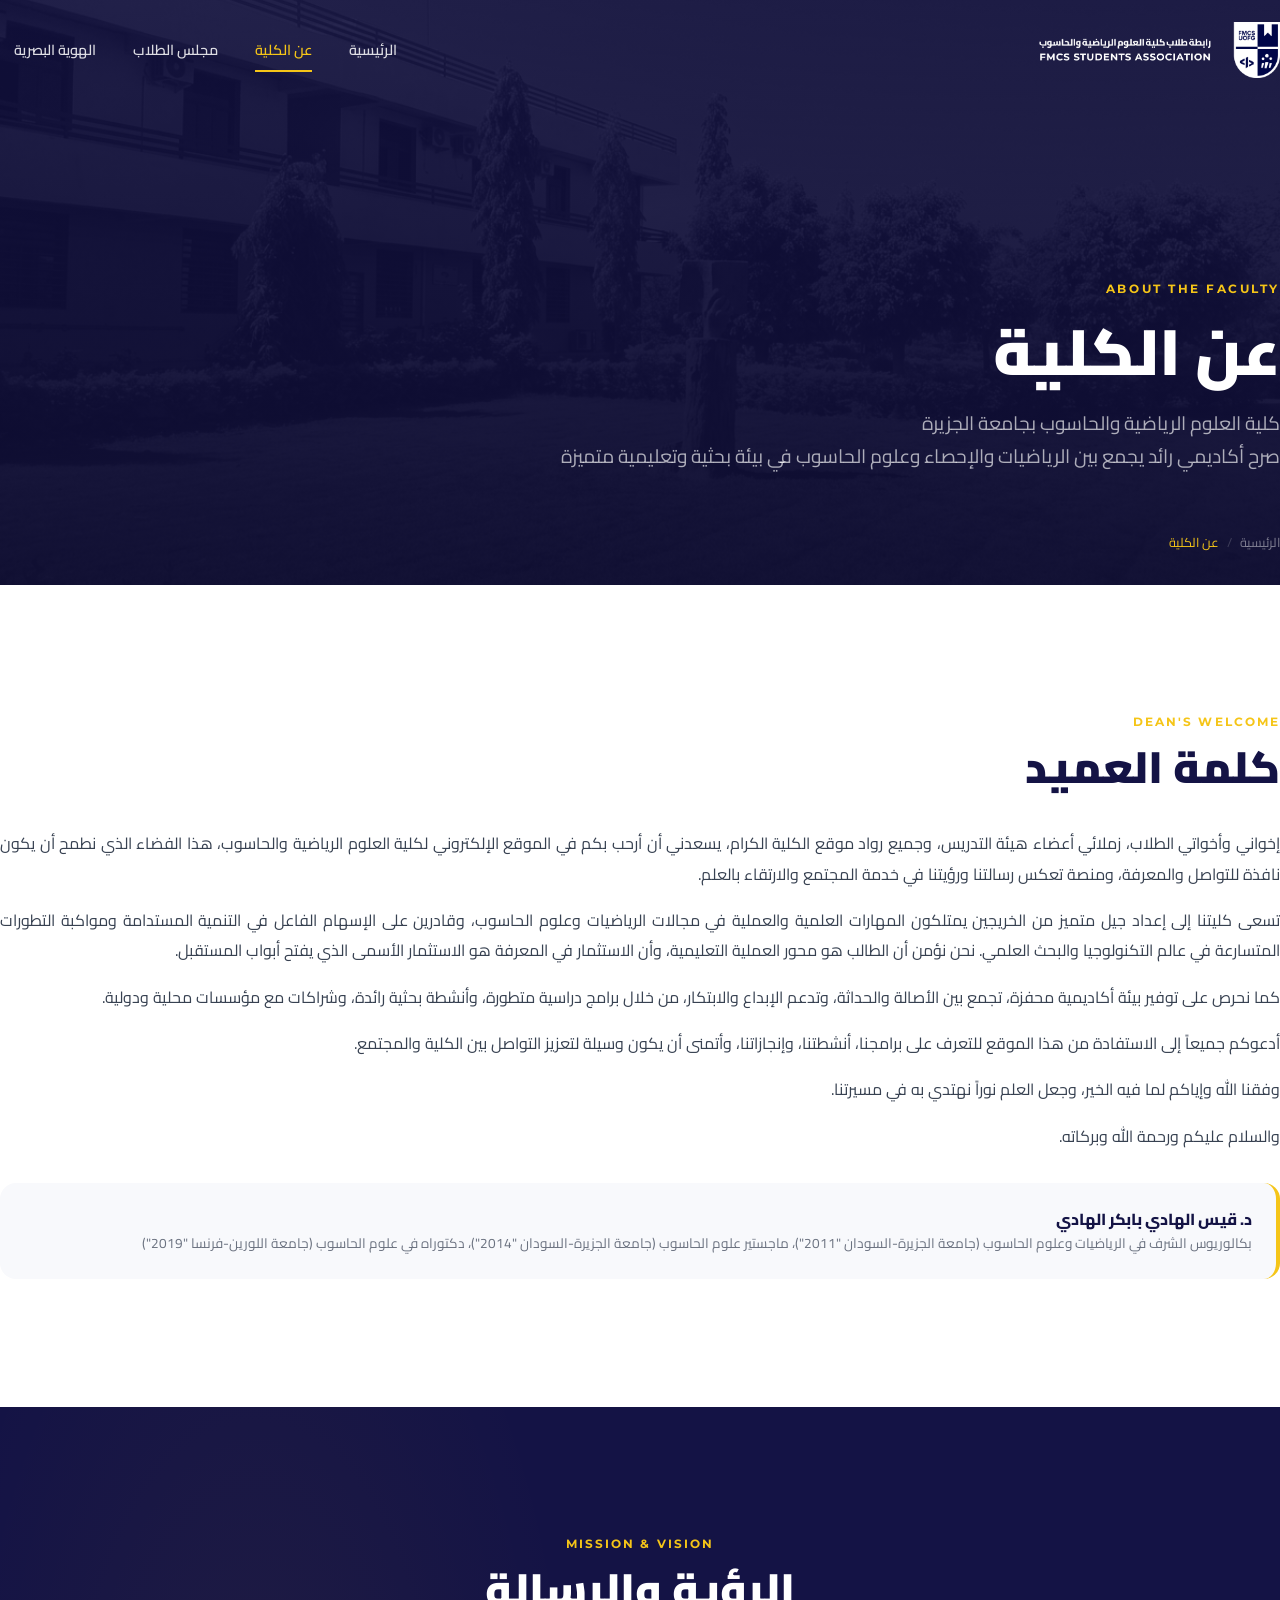
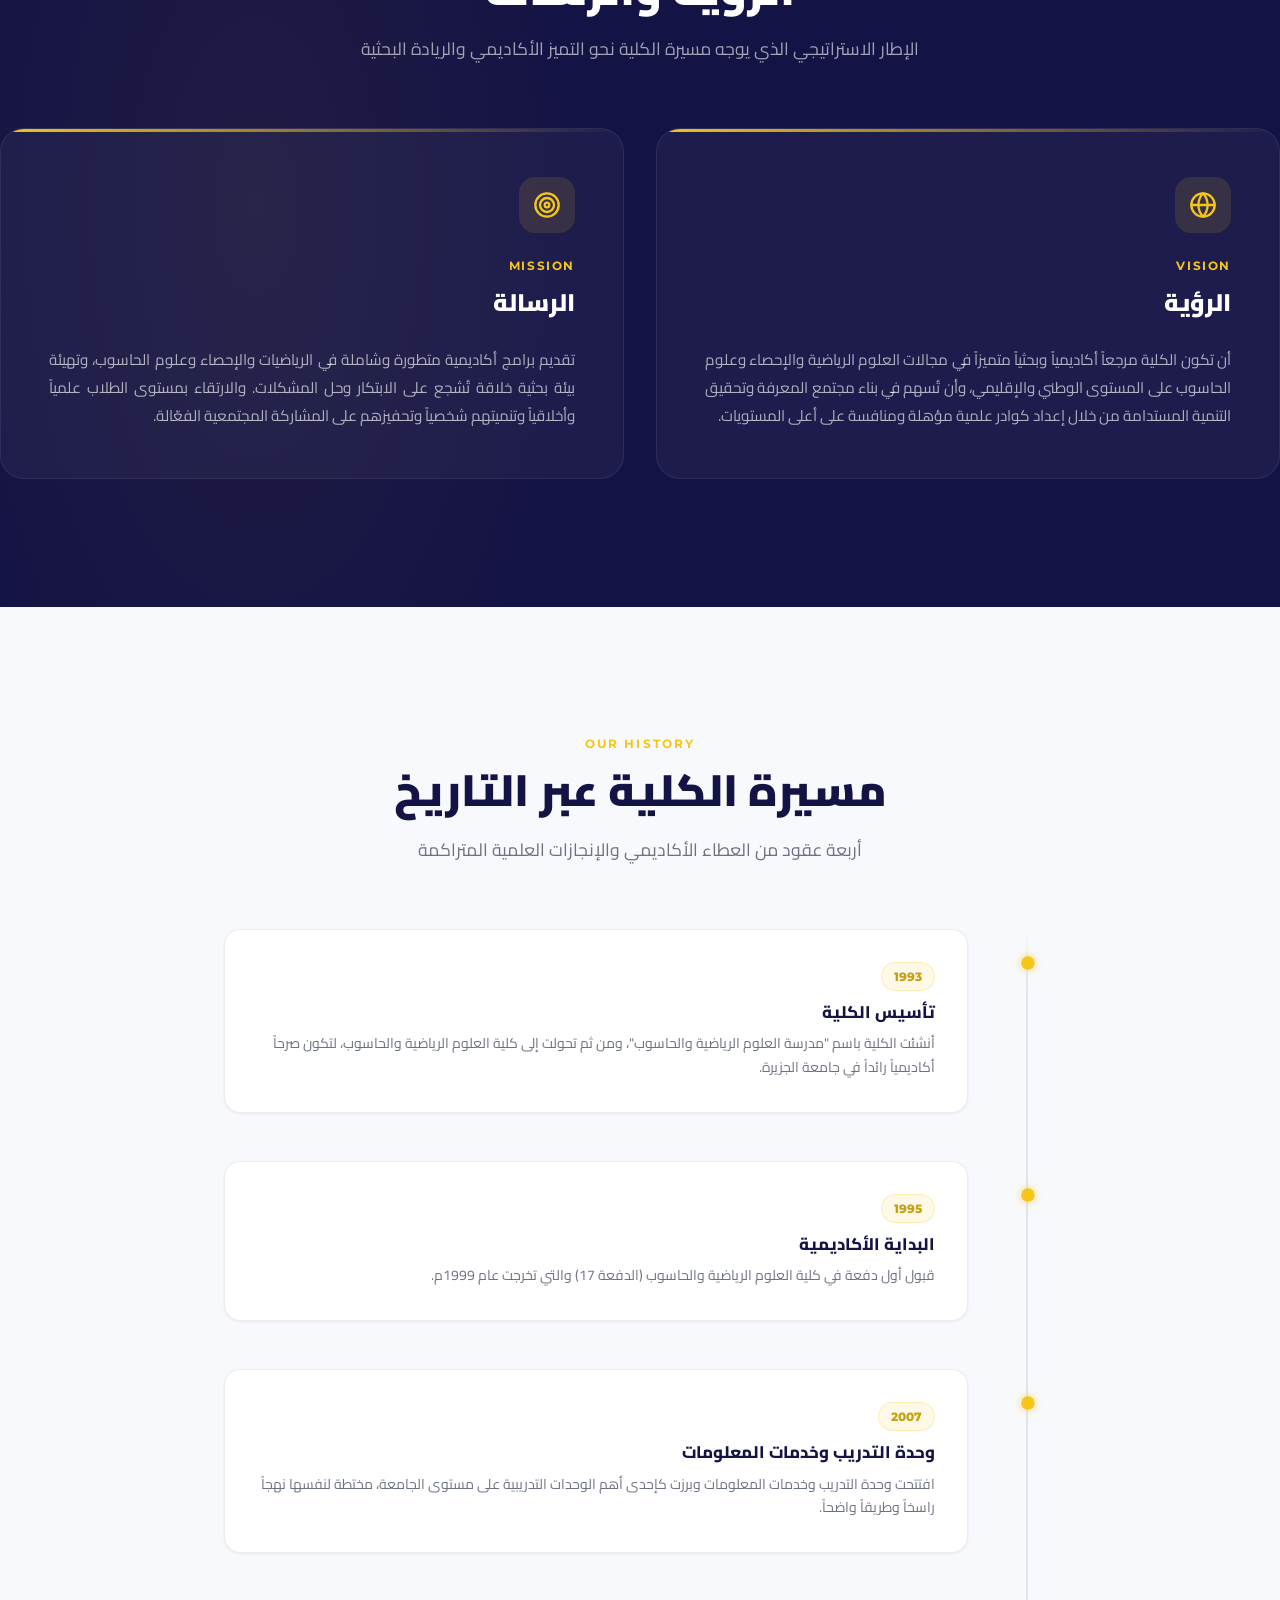
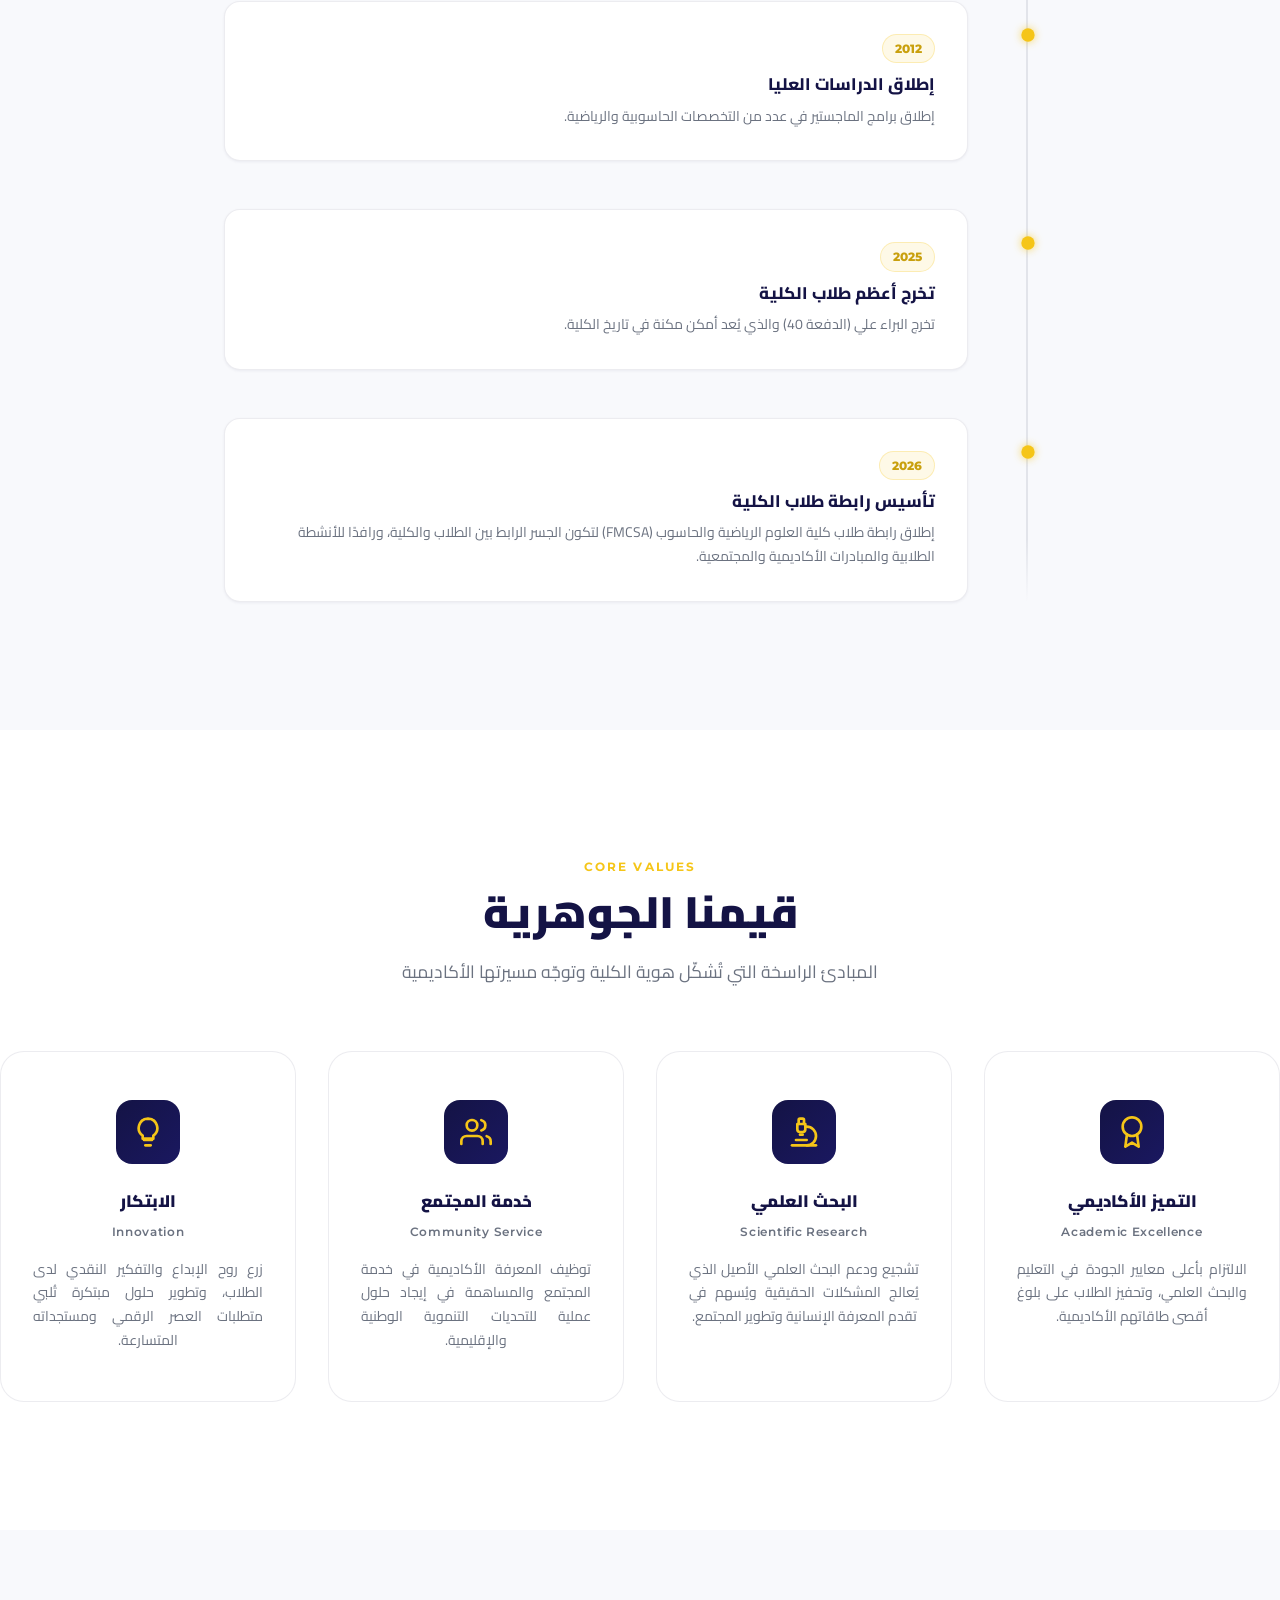
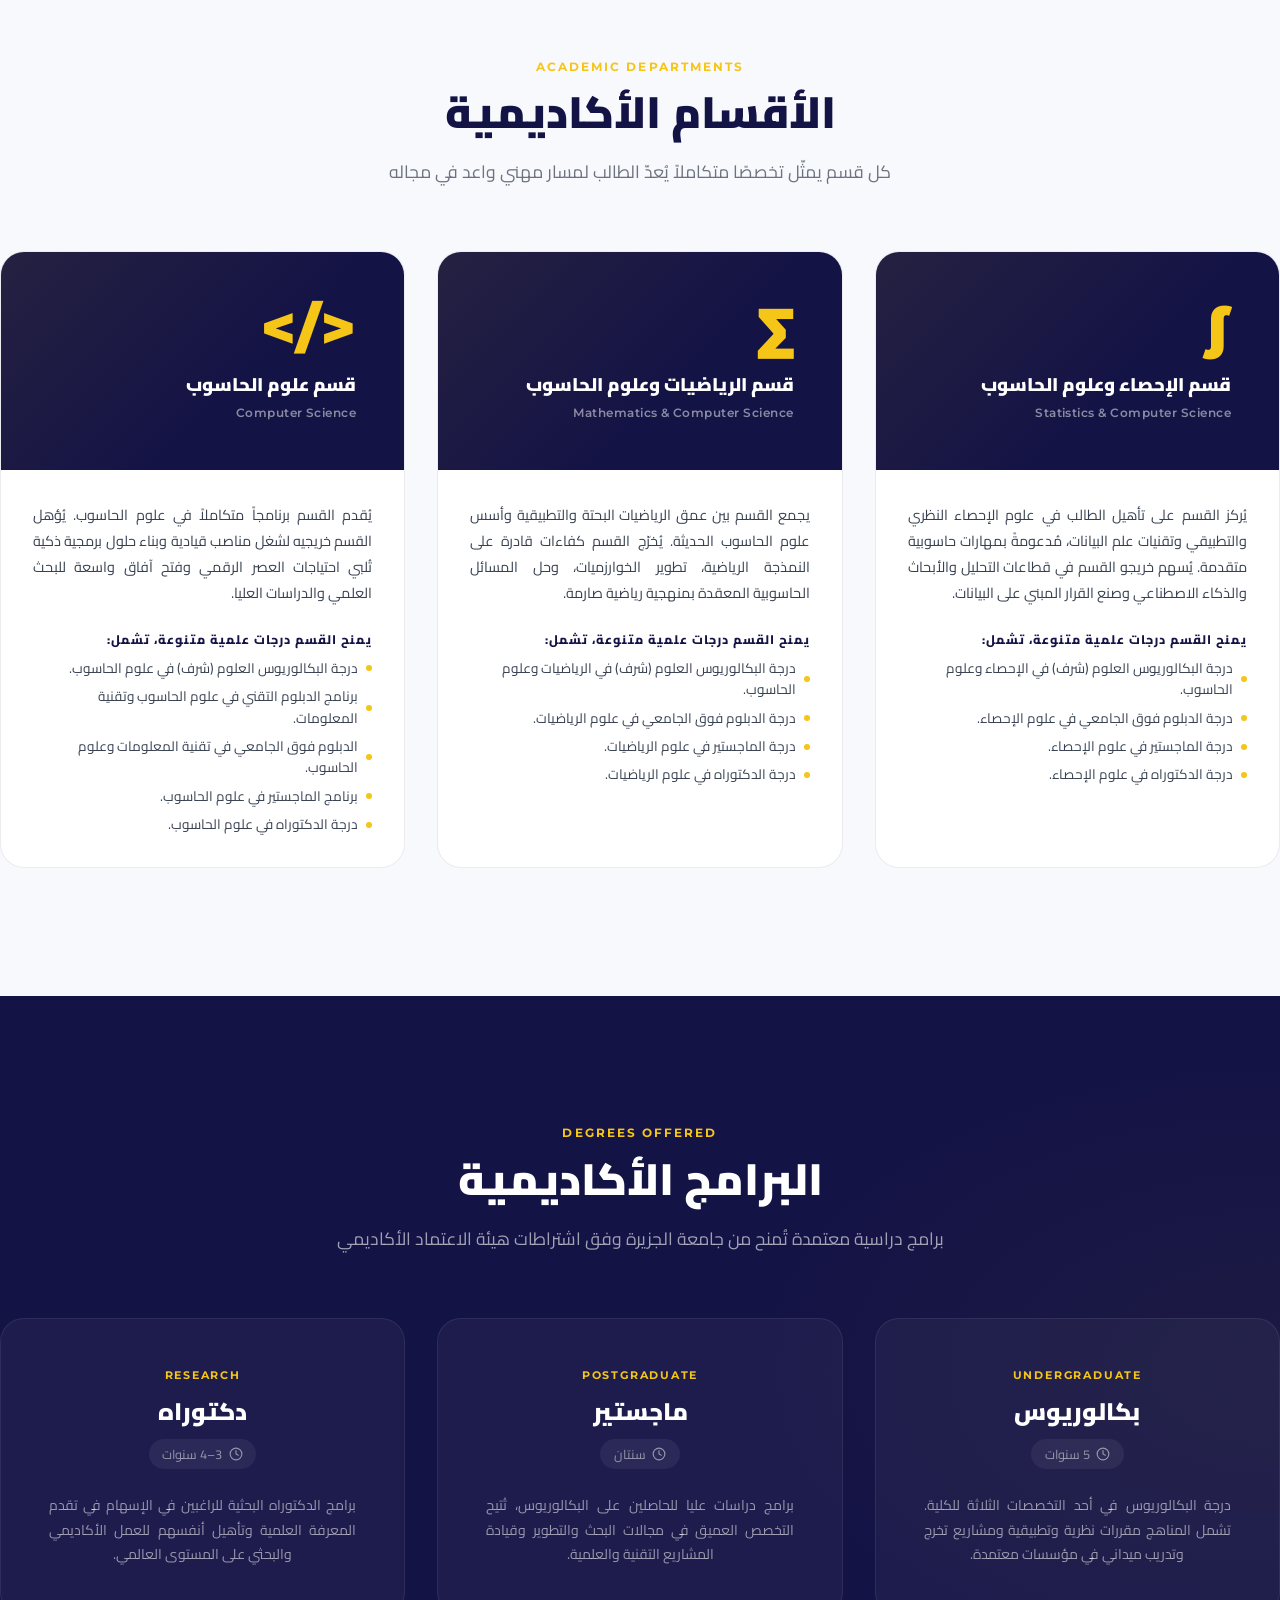
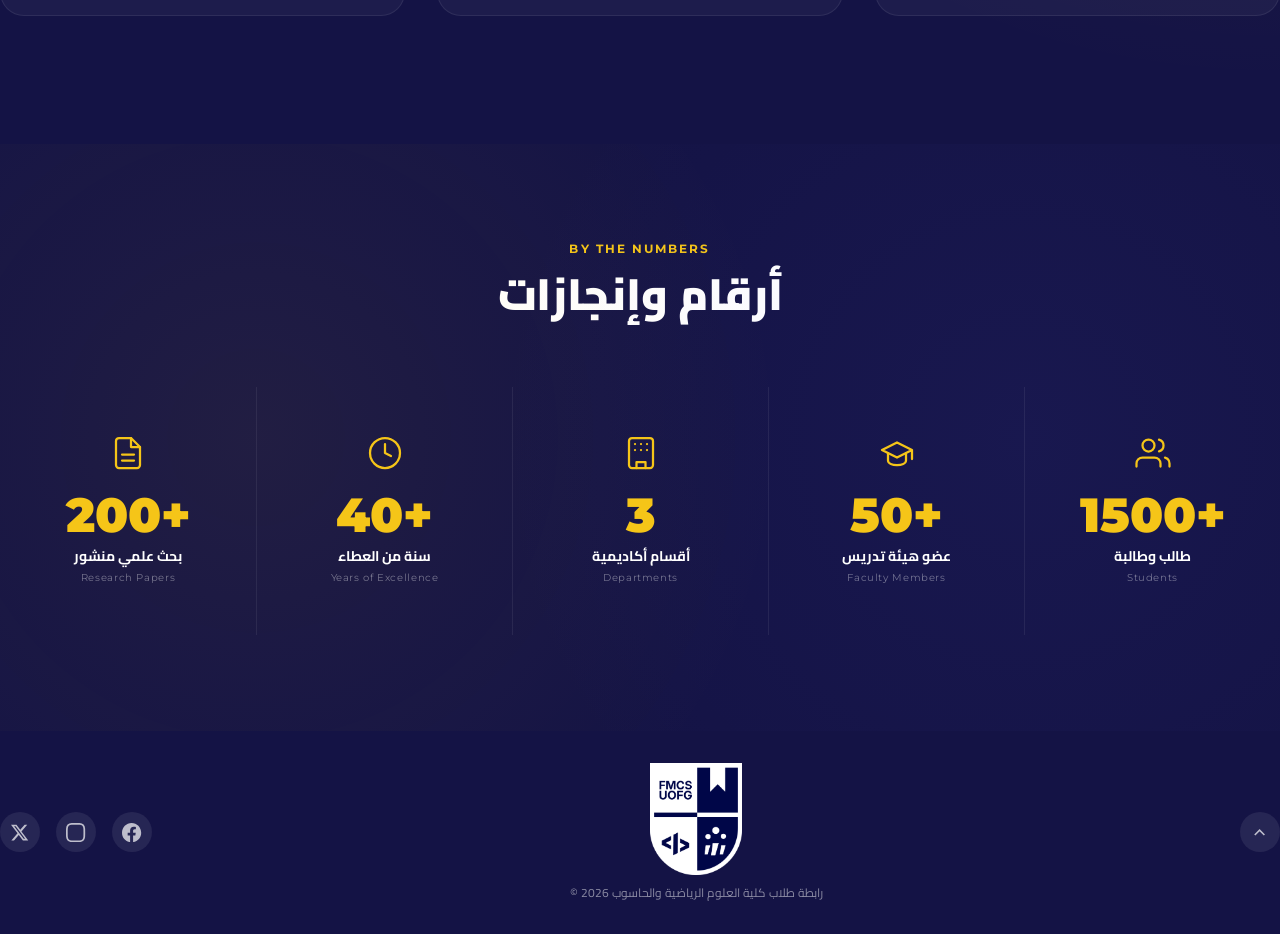
==== commit 38a7ac9b: "Update about.html" ====
--- a/about.html
+++ b/about.html
@@ -1572,11 +1572,10 @@
             </svg>
           </div>
           <div class="timeline-body">
-            <span class="timeline-year-badge">2010</span>
-            <h3 class="timeline-event-title">الاعتماد الأكاديمي وإطلاق الدراسات العليا</h3>
+            <span class="timeline-year-badge">2012</span>
+            <h3 class="timeline-event-title">إطلاق الدراسات العليا</h3>
             <p class="timeline-event-desc">
-              حصول الكلية على الاعتماد الأكاديمي من هيئة ضمان الجودة والاعتماد الأكاديمي،
-              وإطلاق برامج الماجستير في عدد من التخصصات الحاسوبية والرياضية.
+              إطلاق برامج الماجستير في عدد من التخصصات الحاسوبية والرياضية.
             </p>
           </div>
         </div>
@@ -1590,9 +1589,9 @@
           </div>
           <div class="timeline-body">
             <span class="timeline-year-badge">2025</span>
-            <h3 class="timeline-event-title">تخرج أعظم طالب مر على الكلية</h3>
+            <h3 class="timeline-event-title">تخرج أعظم طلاب الكلية</h3>
             <p class="timeline-event-desc">
-              تخرج الطالب البراء علي محمد، الدفعة 40 والذي يُعد أعظم طالب في تاريخ الكلية.
+              تخرج البراء علي (الدفعة 40) والذي يُعد أمكن مكنة في تاريخ الكلية.
             </p>
           </div>
         </div>
@@ -1606,7 +1605,7 @@
           </div>
           <div class="timeline-body">
             <span class="timeline-year-badge">2026</span>
-            <h3 class="timeline-event-title">تأسيس رابطة طلاب الكلية — FMCSA</h3>
+            <h3 class="timeline-event-title">تأسيس رابطة طلاب الكلية</h3>
             <p class="timeline-event-desc">
               إطلاق رابطة طلاب كلية العلوم الرياضية والحاسوب (FMCSA) لتكون الجسر الرابط بين
               الطلاب والكلية، ورافدًا للأنشطة الطلابية والمبادرات الأكاديمية والمجتمعية.
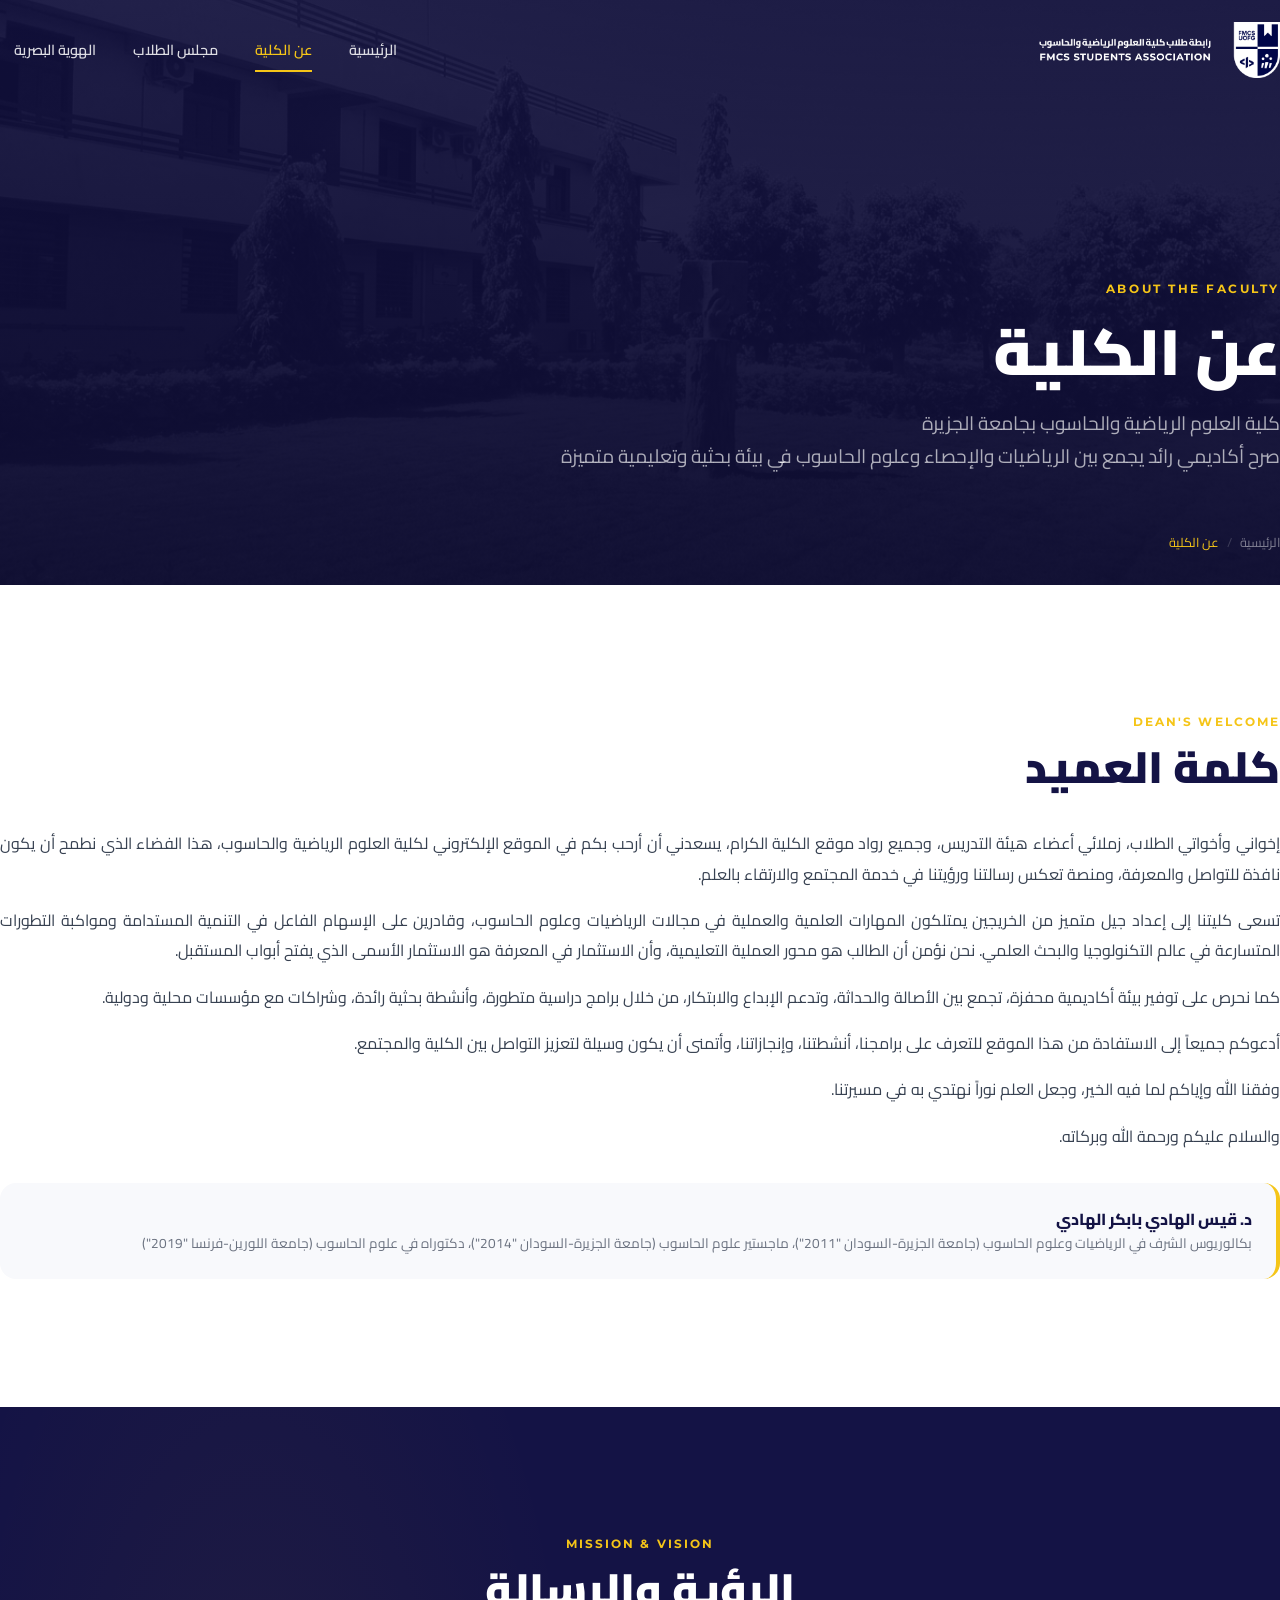
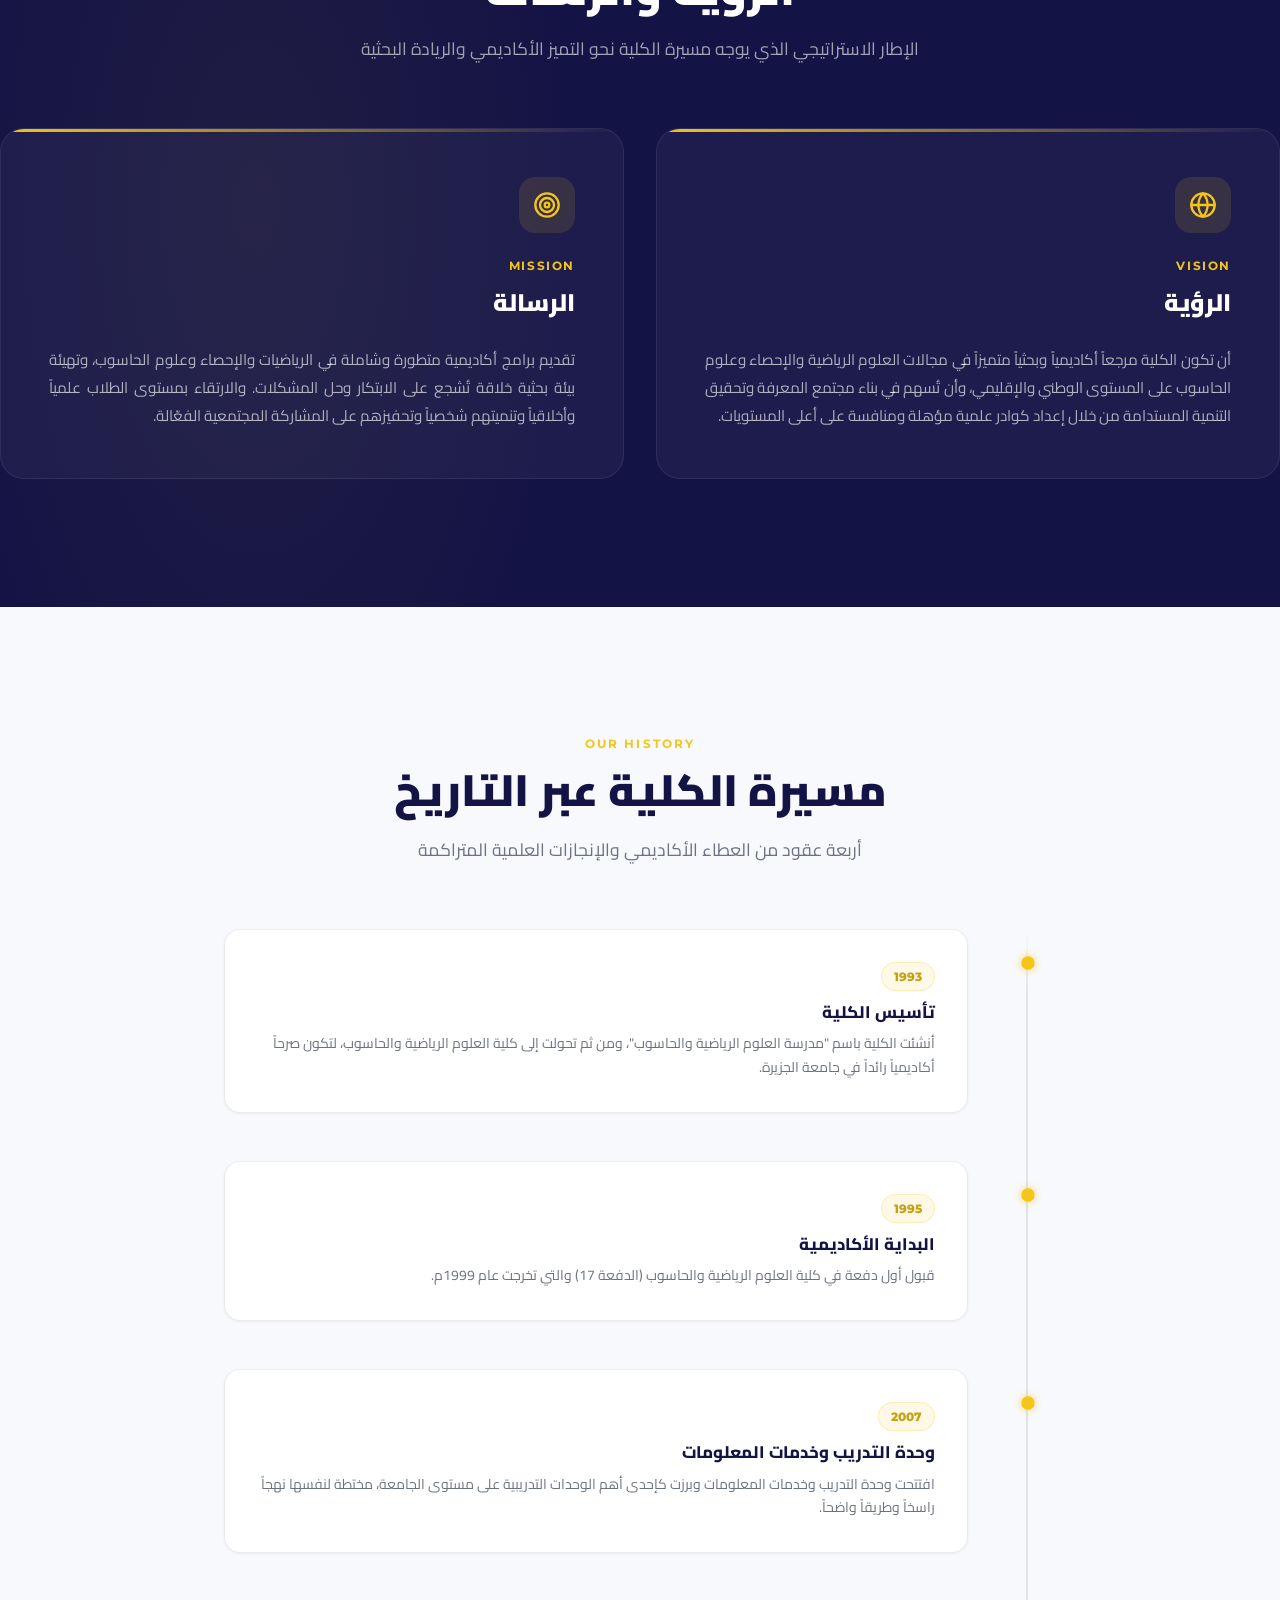
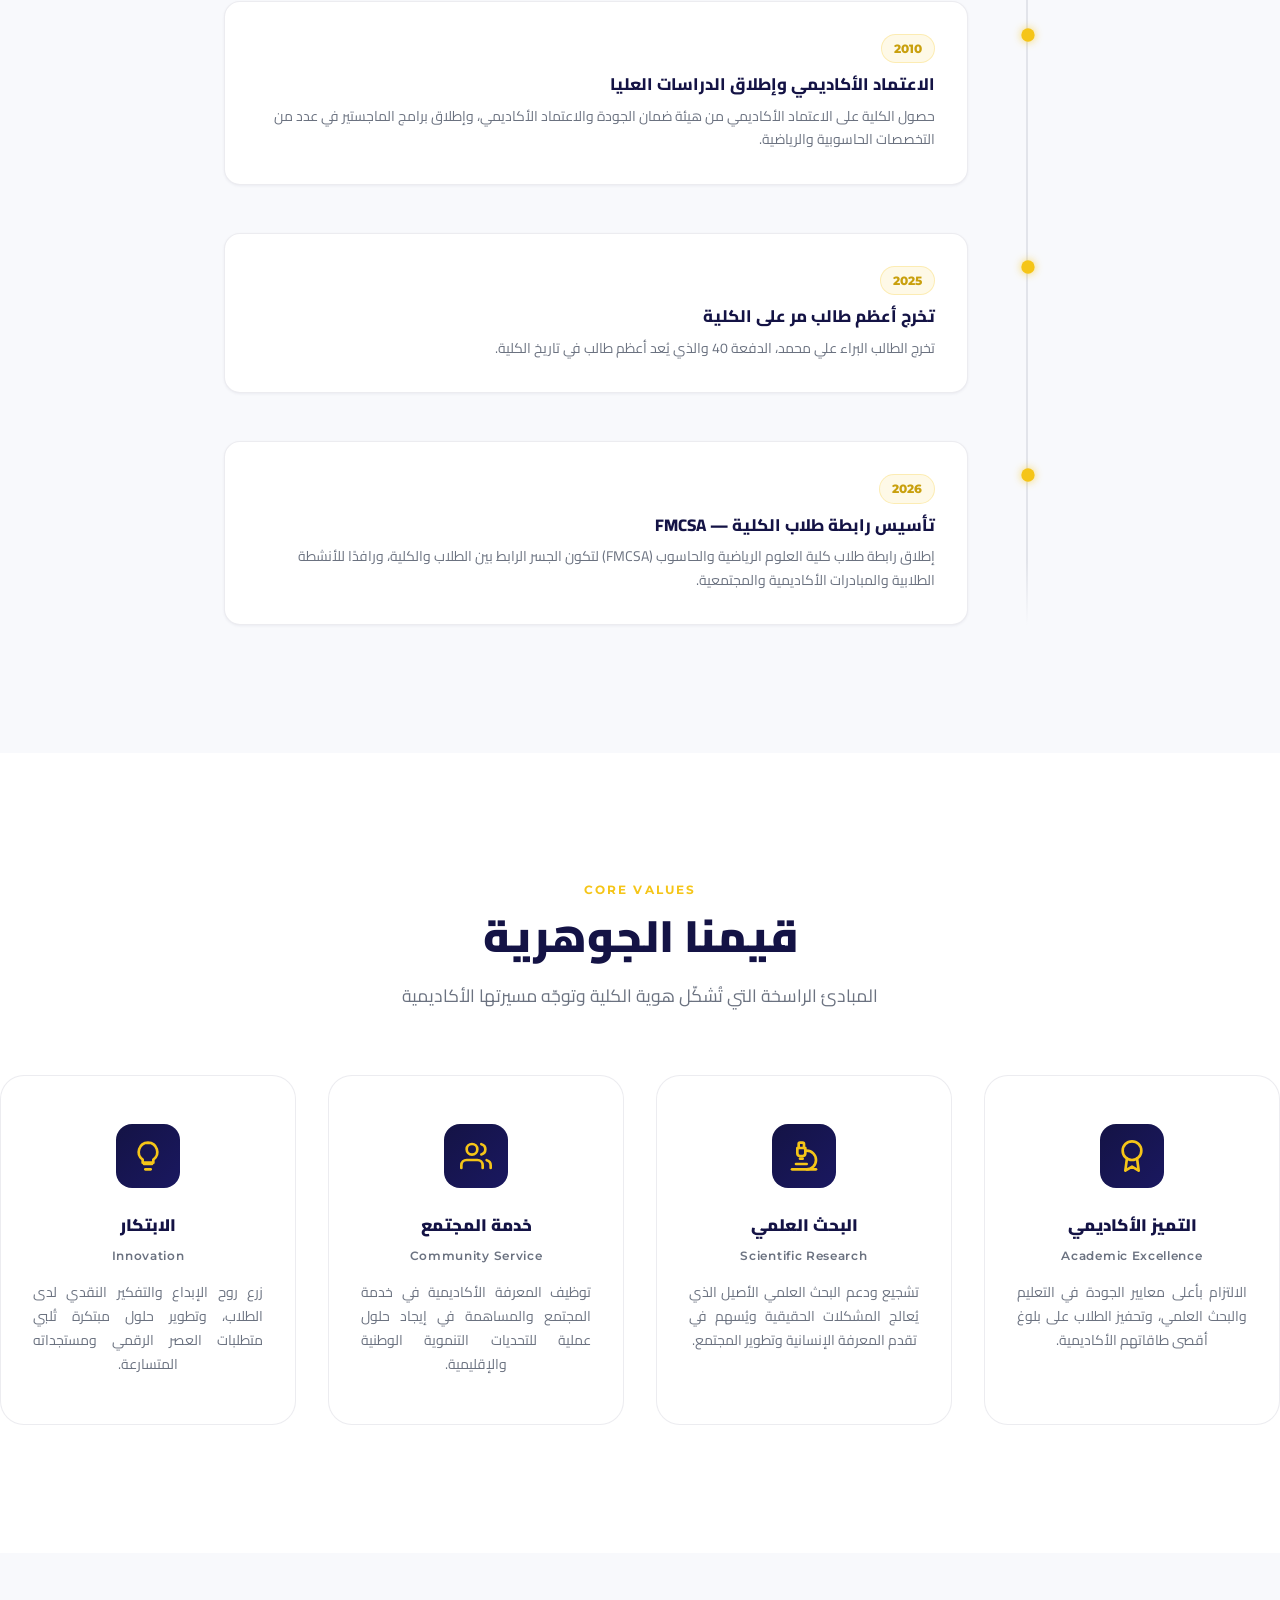
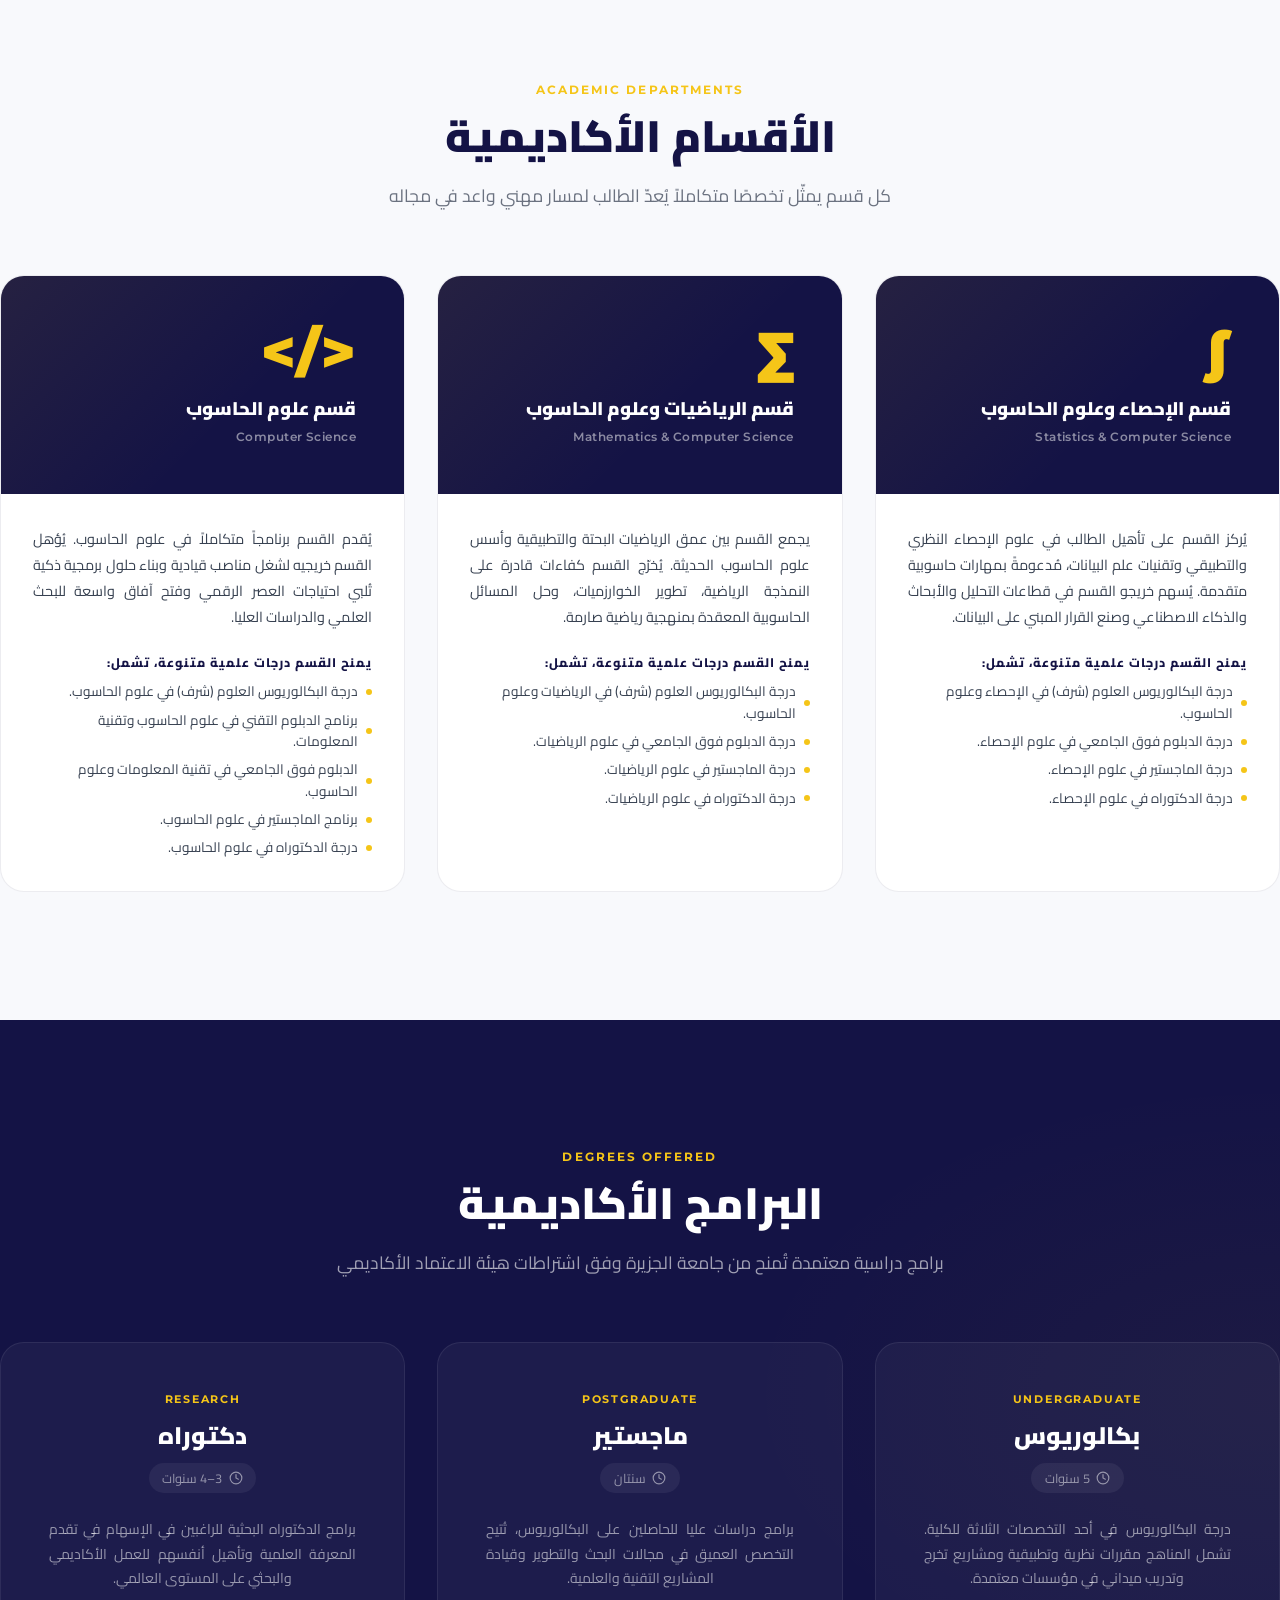
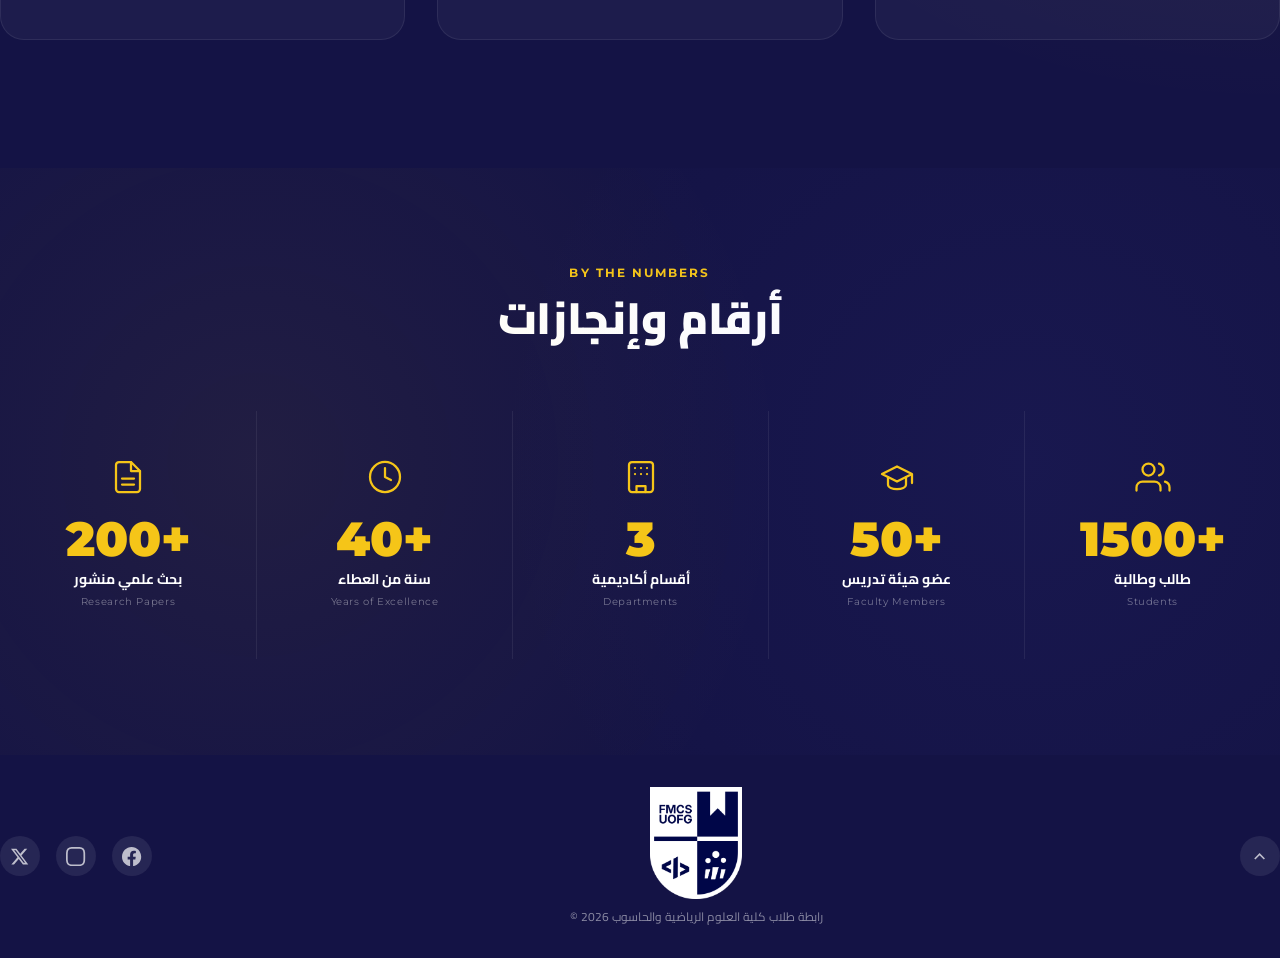
==== commit 3ae71633: "Update about.html" ====
--- a/about.html
+++ b/about.html
@@ -77,7 +77,7 @@
 
     .page-hero-subtitle {
       font-size: clamp(1rem, 2.2vw, 1.2rem);
-      color: rgba(255, 255, 255, 0.65); 
+      color: rgba(255, 255, 255, 0.65);
       line-height: 1.7;
     }
 
@@ -602,8 +602,15 @@
       }
 
       .page-hero-content {
+        padding-right: var(--space-lg);
         padding-top: calc(var(--nav-height, 4.5rem) + 1.5rem);
         padding-bottom: var(--space-2xl);
+      }
+
+      /* Breadcrumb */
+      .page-hero-breadcrumb {
+        padding-right: var(--space-lg);
+        bottom: var(--space-md);
       }
 
       /* Dean */
@@ -662,8 +669,15 @@
       }
 
       .page-hero-content {
+        padding-right: var(--space-lg);
         padding-top: calc(var(--nav-height, 3.75rem) + 1.25rem);
         padding-bottom: var(--space-xl);
+      }
+
+      /* Breadcrumb */
+      .page-hero-breadcrumb {
+        padding-right: var(--space-lg);
+        bottom: var(--space-md);
       }
 
       /* Timeline: tighten gap and dot column */
@@ -701,8 +715,15 @@
       }
 
       .page-hero-content {
+        padding-right: var(--space-lg);
         padding-top: calc(var(--nav-height, 3.75rem) + 1rem);
         padding-bottom: var(--space-xl);
+      }
+
+      /* Breadcrumb */
+      .page-hero-breadcrumb {
+        padding-right: var(--space-lg);
+        bottom: var(--space-md);
       }
 
       /* Dean photo even smaller */
@@ -801,6 +822,7 @@
       }
 
       .page-hero-content {
+        padding-right: var(--space-lg);
         padding-top: calc(var(--nav-height, 3.75rem) + 0.75rem);
       }
 
@@ -936,6 +958,7 @@
 
       /* Breadcrumb */
       .page-hero-breadcrumb {
+        padding-right: var(--space-lg);
         bottom: var(--space-md);
       }
     }
@@ -1572,10 +1595,11 @@
             </svg>
           </div>
           <div class="timeline-body">
-            <span class="timeline-year-badge">2012</span>
-            <h3 class="timeline-event-title">إطلاق الدراسات العليا</h3>
+            <span class="timeline-year-badge">2010</span>
+            <h3 class="timeline-event-title">الاعتماد الأكاديمي وإطلاق الدراسات العليا</h3>
             <p class="timeline-event-desc">
-              إطلاق برامج الماجستير في عدد من التخصصات الحاسوبية والرياضية.
+              حصول الكلية على الاعتماد الأكاديمي من هيئة ضمان الجودة والاعتماد الأكاديمي،
+              وإطلاق برامج الماجستير في عدد من التخصصات الحاسوبية والرياضية.
             </p>
           </div>
         </div>
@@ -1589,9 +1613,9 @@
           </div>
           <div class="timeline-body">
             <span class="timeline-year-badge">2025</span>
-            <h3 class="timeline-event-title">تخرج أعظم طلاب الكلية</h3>
+            <h3 class="timeline-event-title">تخرج أعظم طالب مر على الكلية</h3>
             <p class="timeline-event-desc">
-              تخرج البراء علي (الدفعة 40) والذي يُعد أمكن مكنة في تاريخ الكلية.
+              تخرج الطالب البراء علي محمد، الدفعة 40 والذي يُعد أعظم طالب في تاريخ الكلية.
             </p>
           </div>
         </div>
@@ -1605,7 +1629,7 @@
           </div>
           <div class="timeline-body">
             <span class="timeline-year-badge">2026</span>
-            <h3 class="timeline-event-title">تأسيس رابطة طلاب الكلية</h3>
+            <h3 class="timeline-event-title">تأسيس رابطة طلاب الكلية — FMCSA</h3>
             <p class="timeline-event-desc">
               إطلاق رابطة طلاب كلية العلوم الرياضية والحاسوب (FMCSA) لتكون الجسر الرابط بين
               الطلاب والكلية، ورافدًا للأنشطة الطلابية والمبادرات الأكاديمية والمجتمعية.
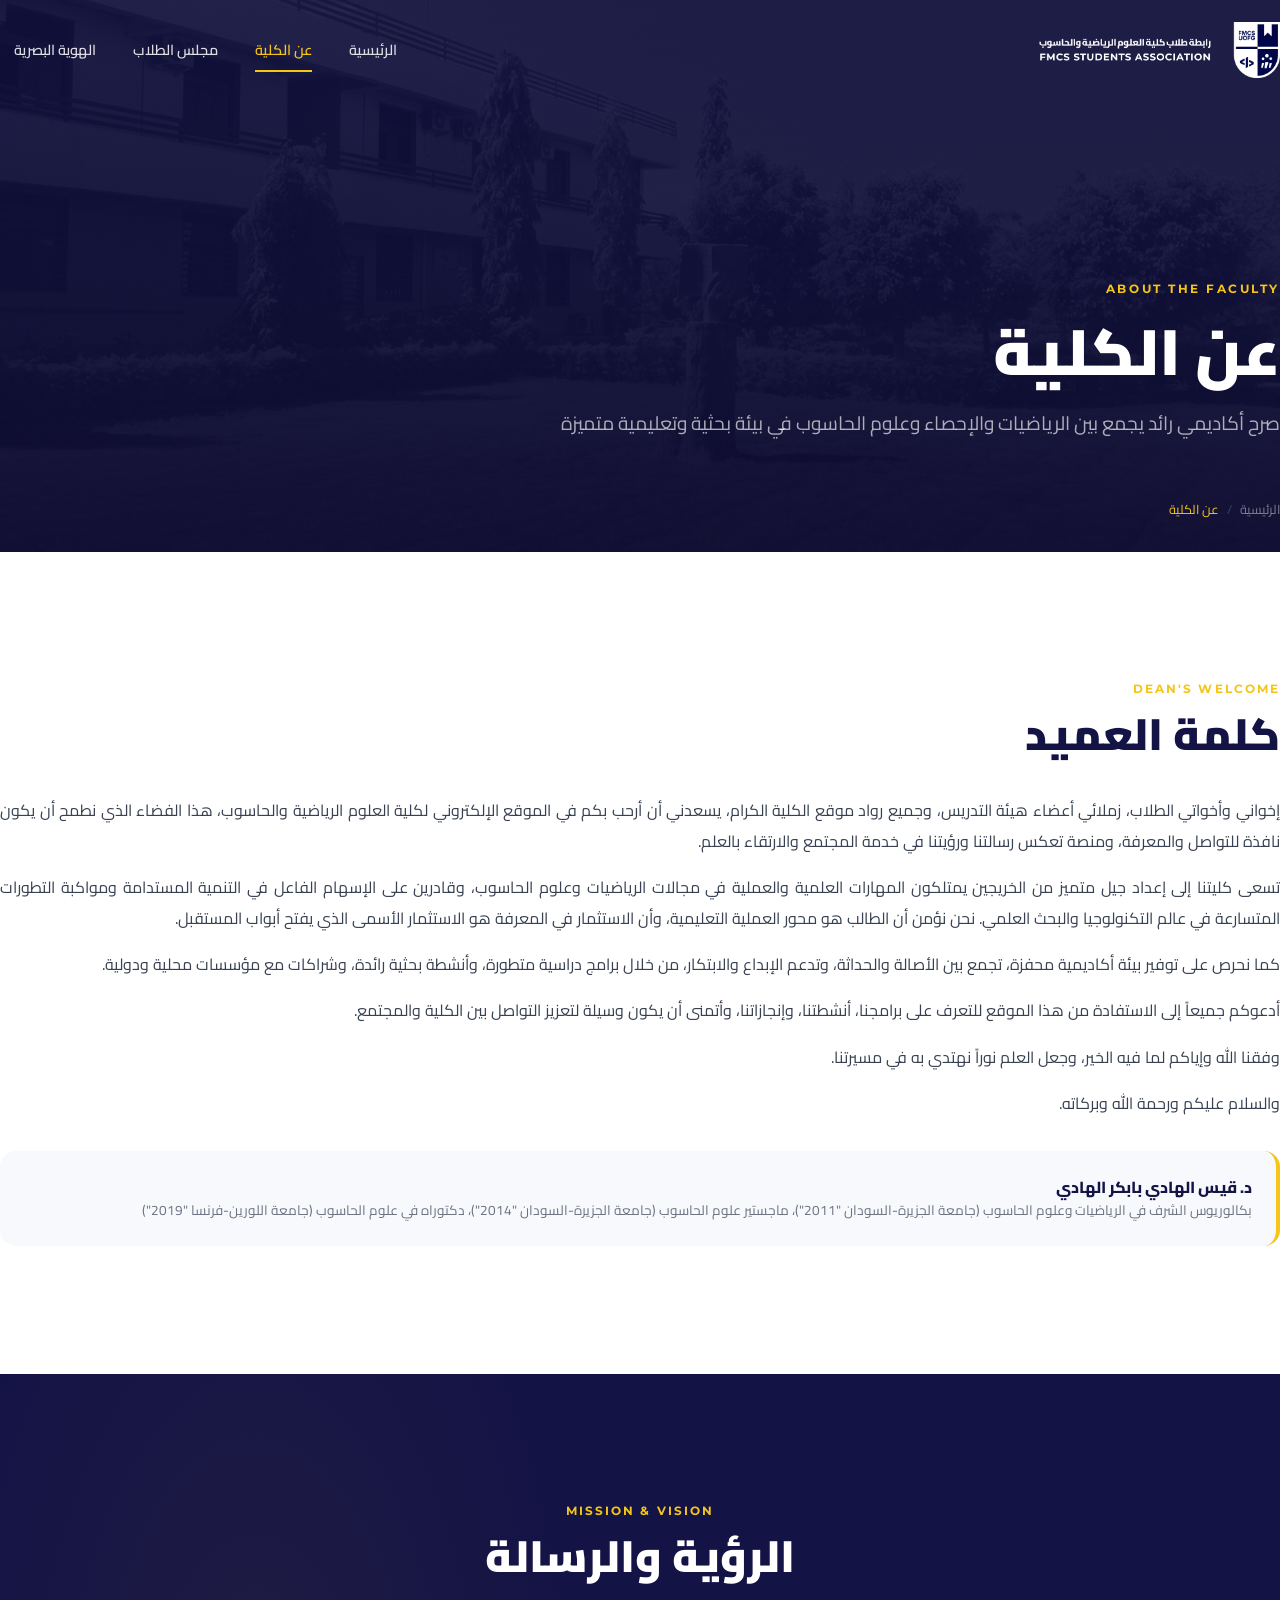
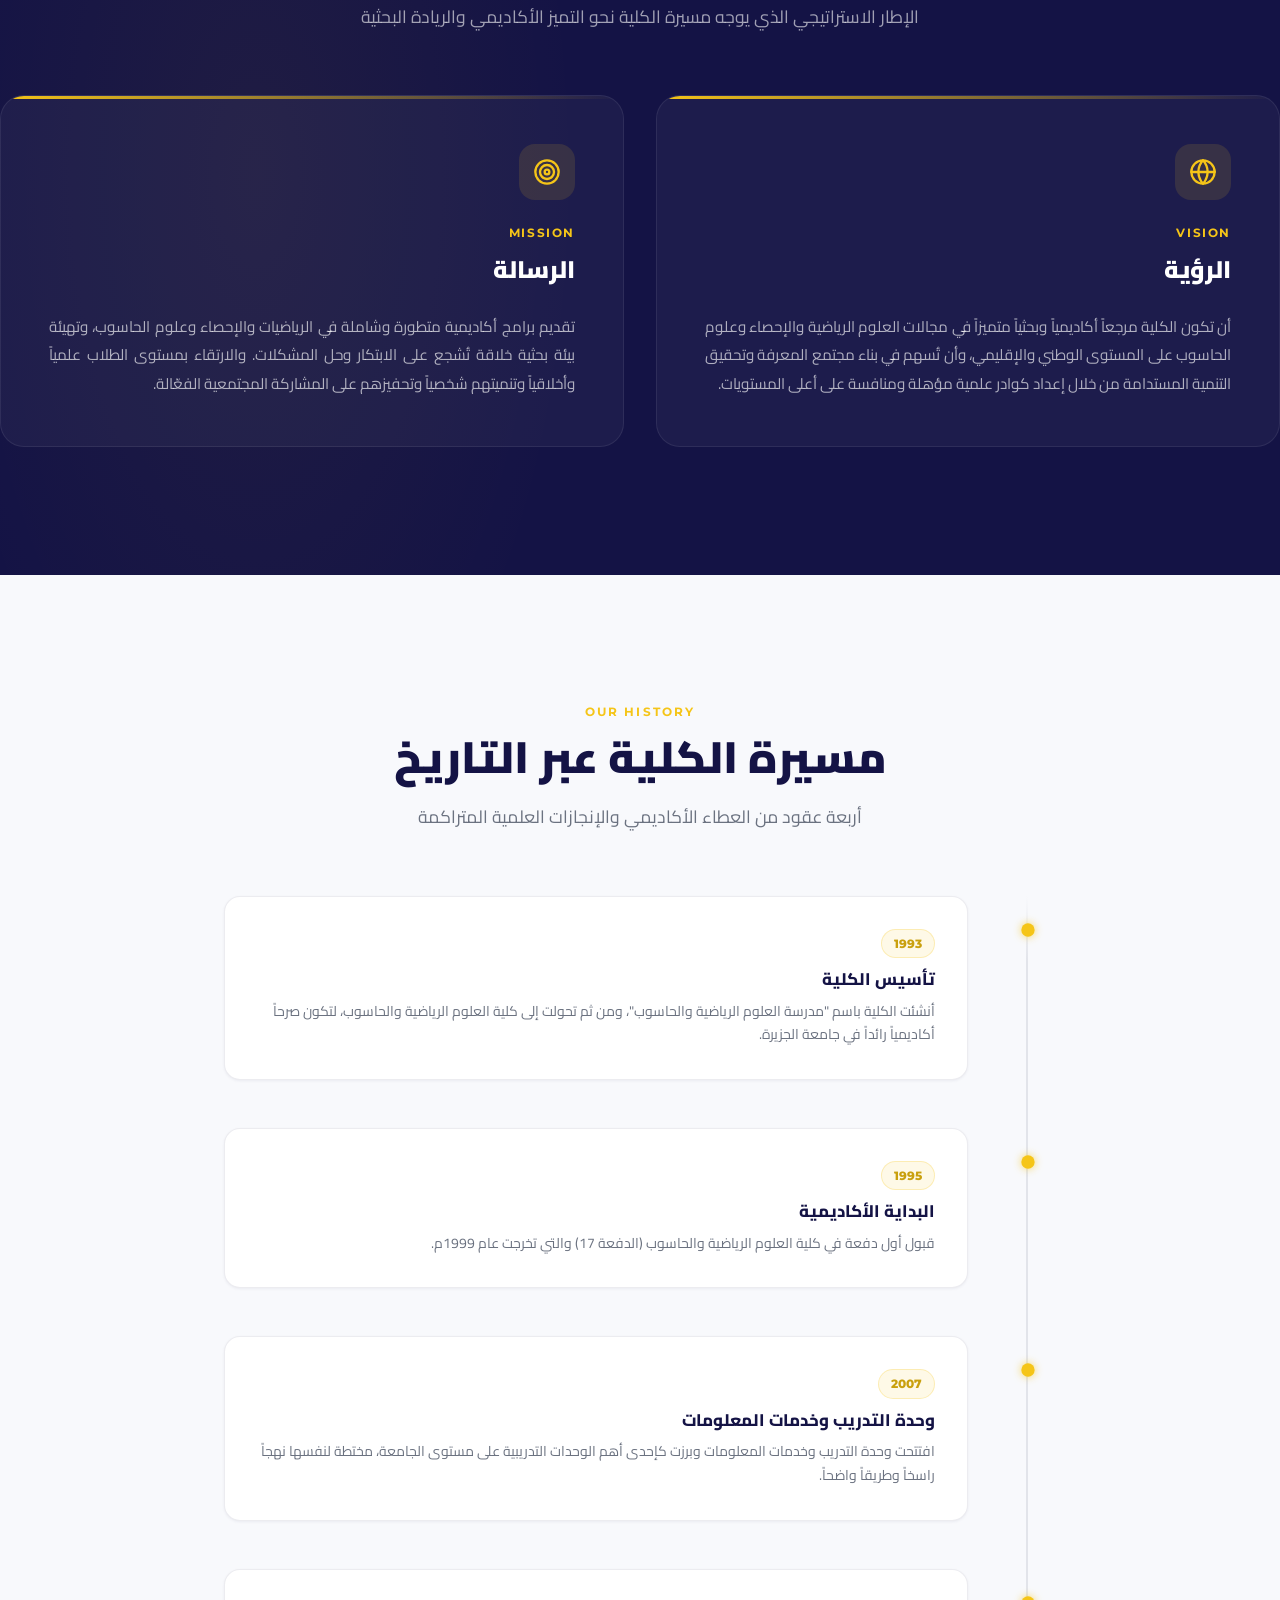
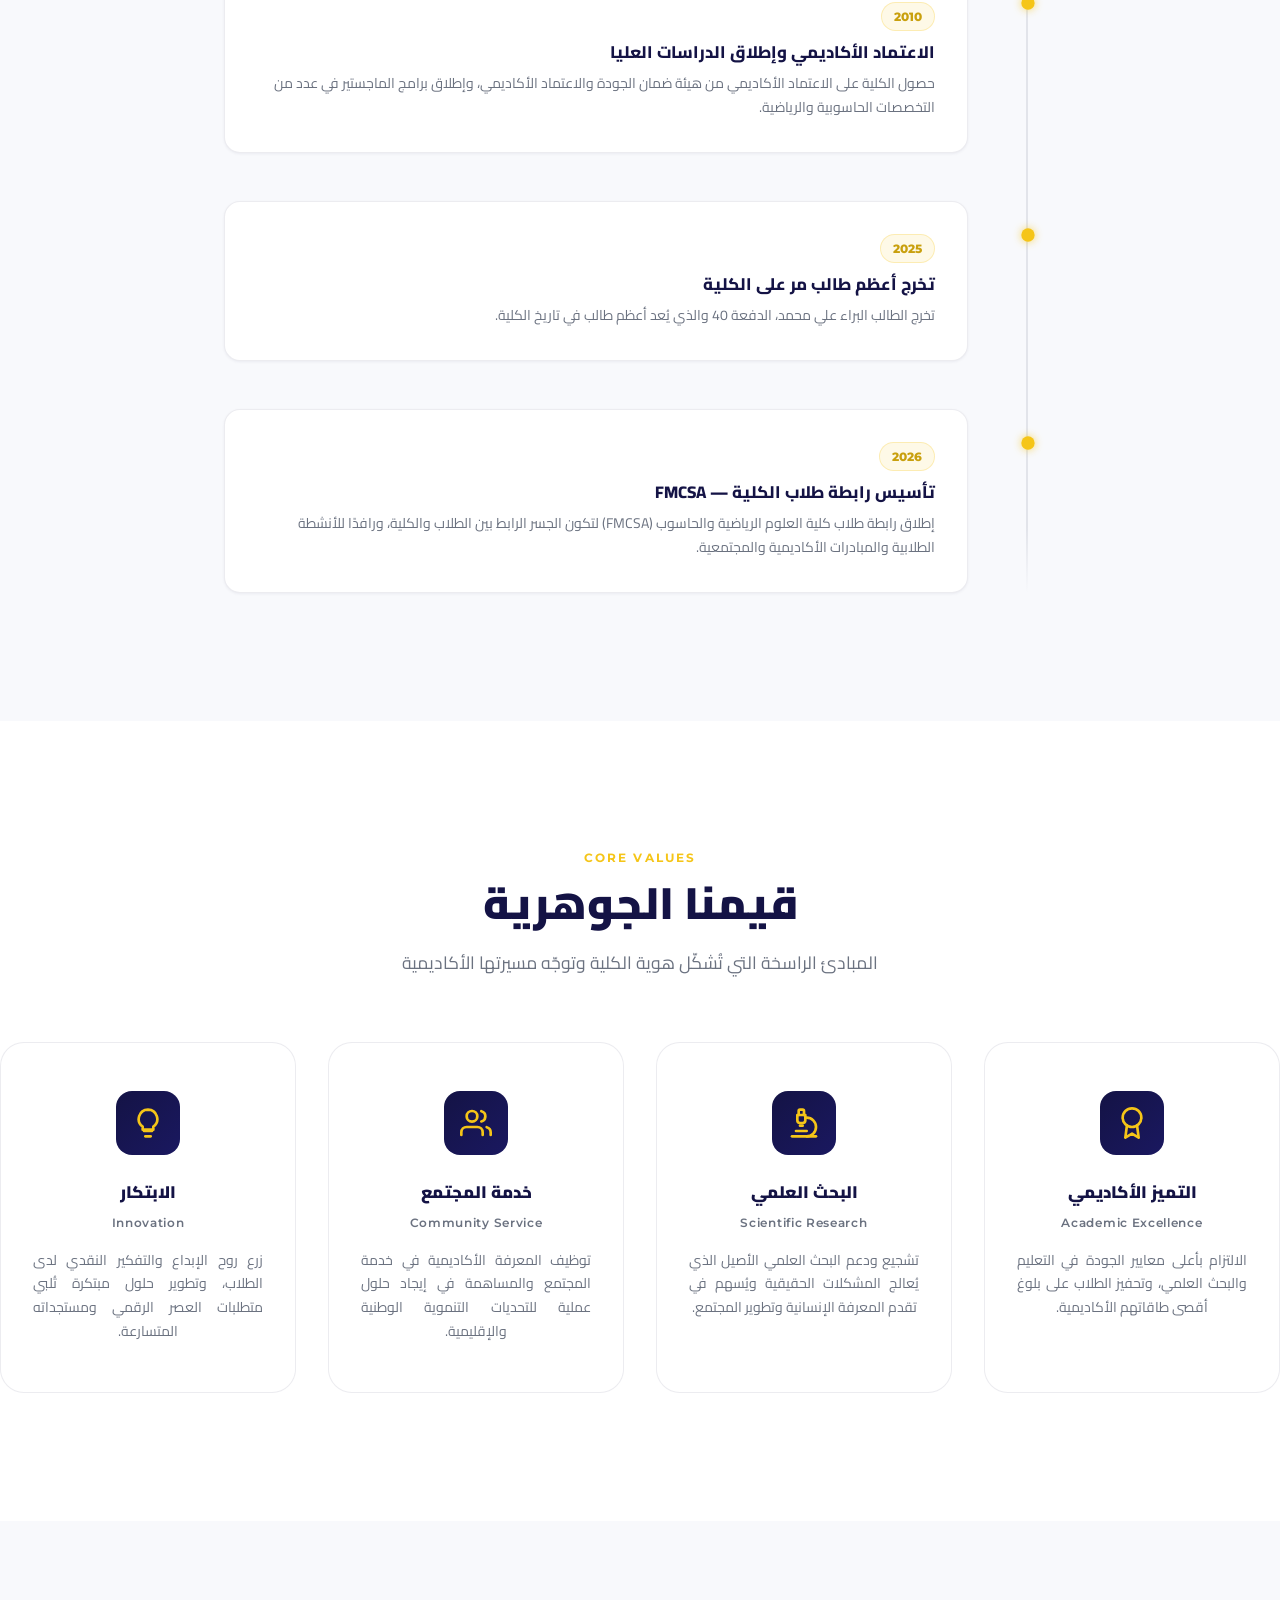
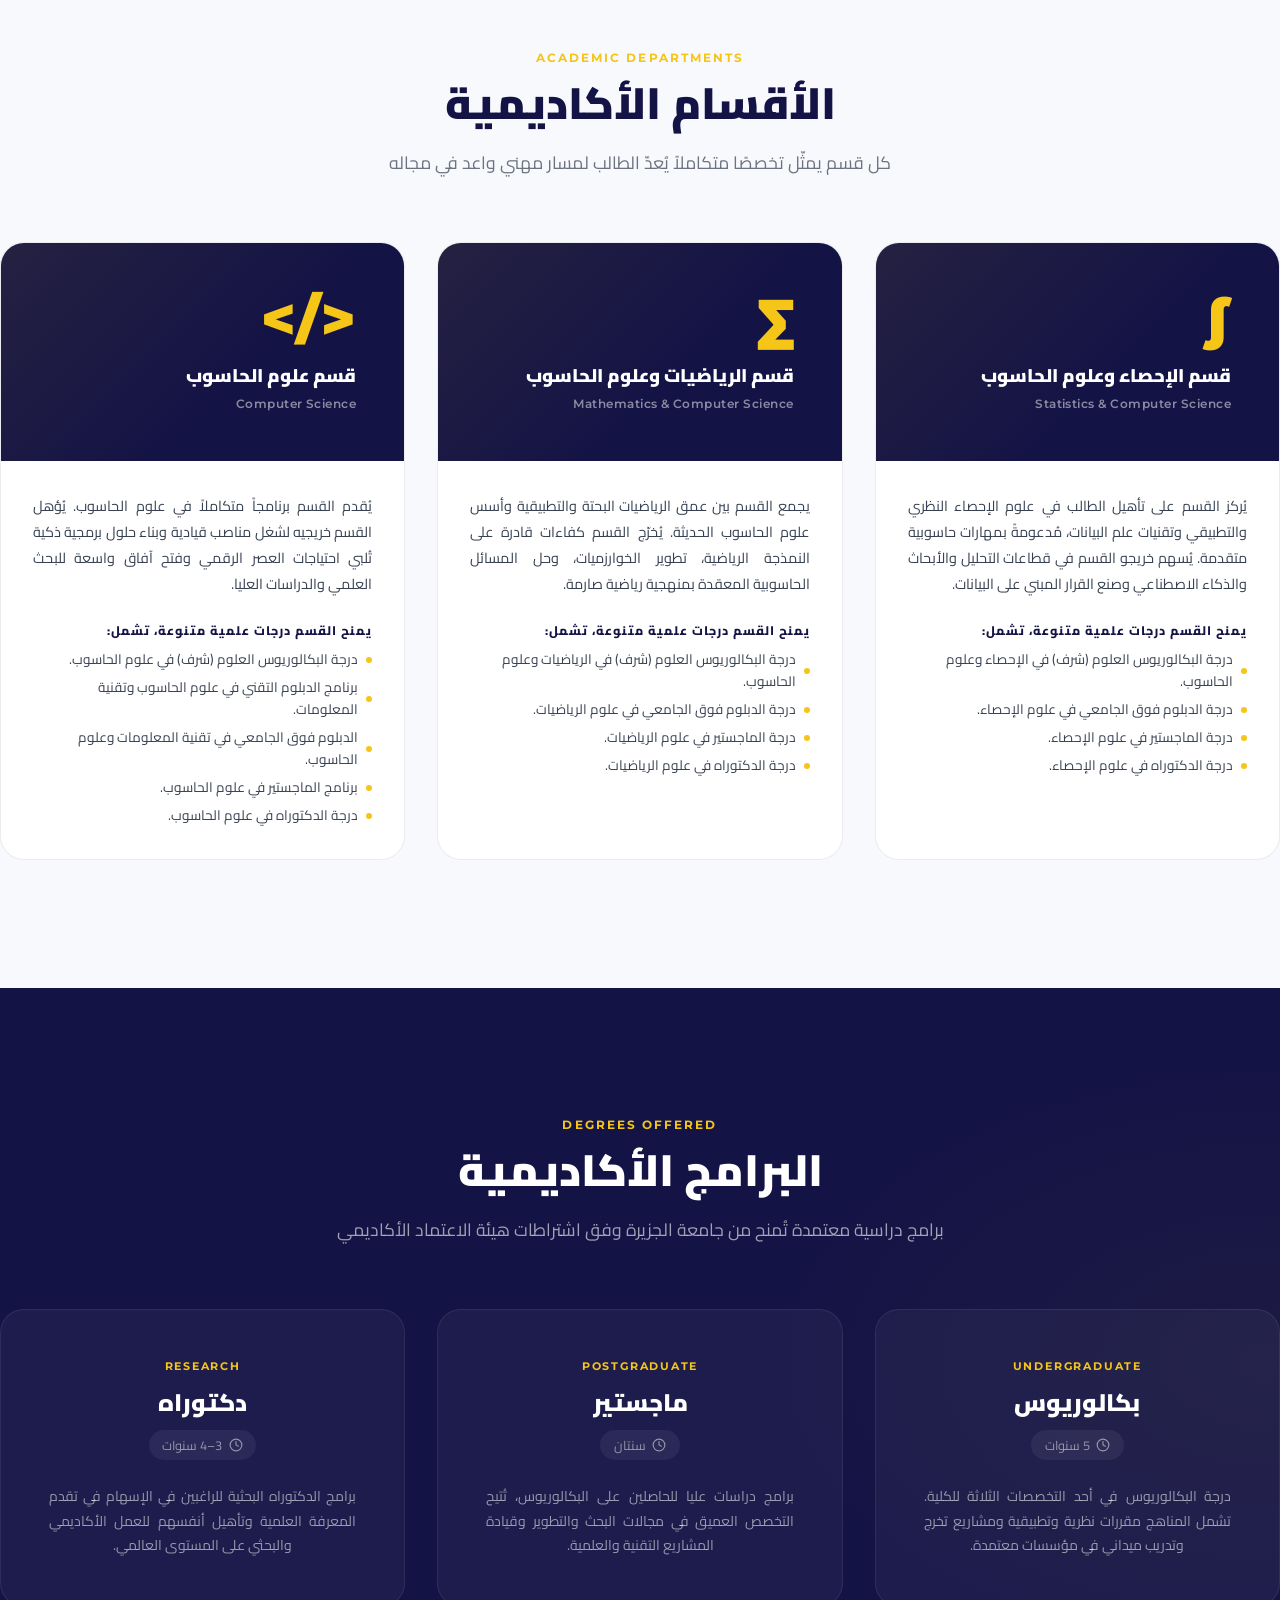
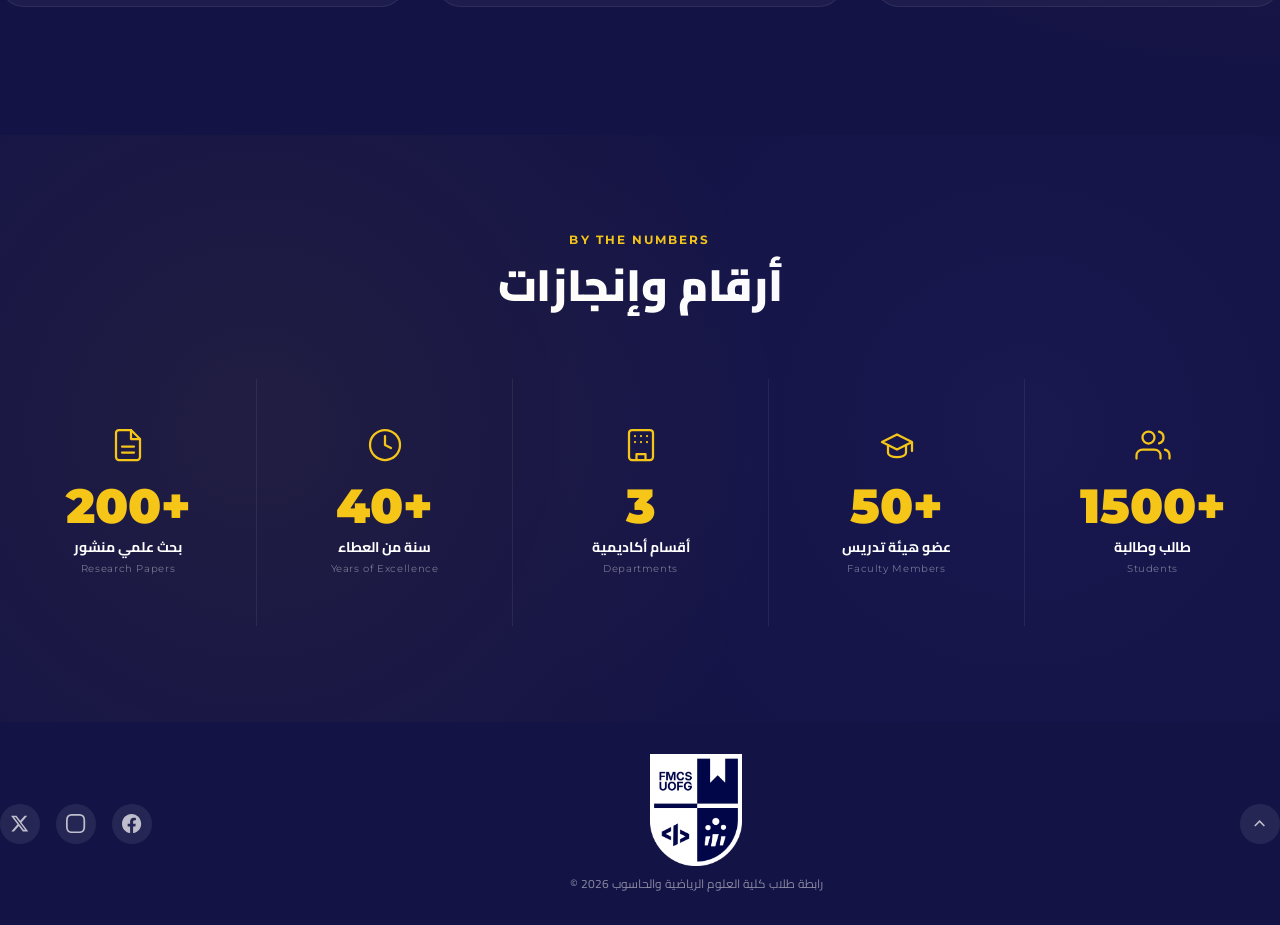
==== commit 5bd187be: "Update about.html" ====
--- a/about.html
+++ b/about.html
@@ -603,6 +603,7 @@
 
       .page-hero-content {
         padding-right: var(--space-lg);
+        padding-left: var(--space-lg);
         padding-top: calc(var(--nav-height, 4.5rem) + 1.5rem);
         padding-bottom: var(--space-2xl);
       }
@@ -670,6 +671,7 @@
 
       .page-hero-content {
         padding-right: var(--space-lg);
+        padding-left: var(--space-lg);
         padding-top: calc(var(--nav-height, 3.75rem) + 1.25rem);
         padding-bottom: var(--space-xl);
       }
@@ -716,6 +718,7 @@
 
       .page-hero-content {
         padding-right: var(--space-lg);
+        padding-left: var(--space-lg);
         padding-top: calc(var(--nav-height, 3.75rem) + 1rem);
         padding-bottom: var(--space-xl);
       }
@@ -823,6 +826,7 @@
 
       .page-hero-content {
         padding-right: var(--space-lg);
+        padding-left: var(--space-lg);
         padding-top: calc(var(--nav-height, 3.75rem) + 0.75rem);
       }
 
@@ -1378,9 +1382,6 @@
     <div class="container page-hero-content">
       <p class="page-hero-eyebrow reveal">About the Faculty</p>
       <h1 class="page-hero-title reveal reveal-delay-1">عن الكلية</h1>
-      <p class="page-hero-subtitle reveal reveal-delay-2">
-        كلية العلوم الرياضية والحاسوب بجامعة الجزيرة
-      </p>
       <p class="page-hero-subtitle reveal reveal-delay-2">
         صرح أكاديمي رائد يجمع بين الرياضيات والإحصاء وعلوم الحاسوب في بيئة بحثية وتعليمية متميزة
       </p>
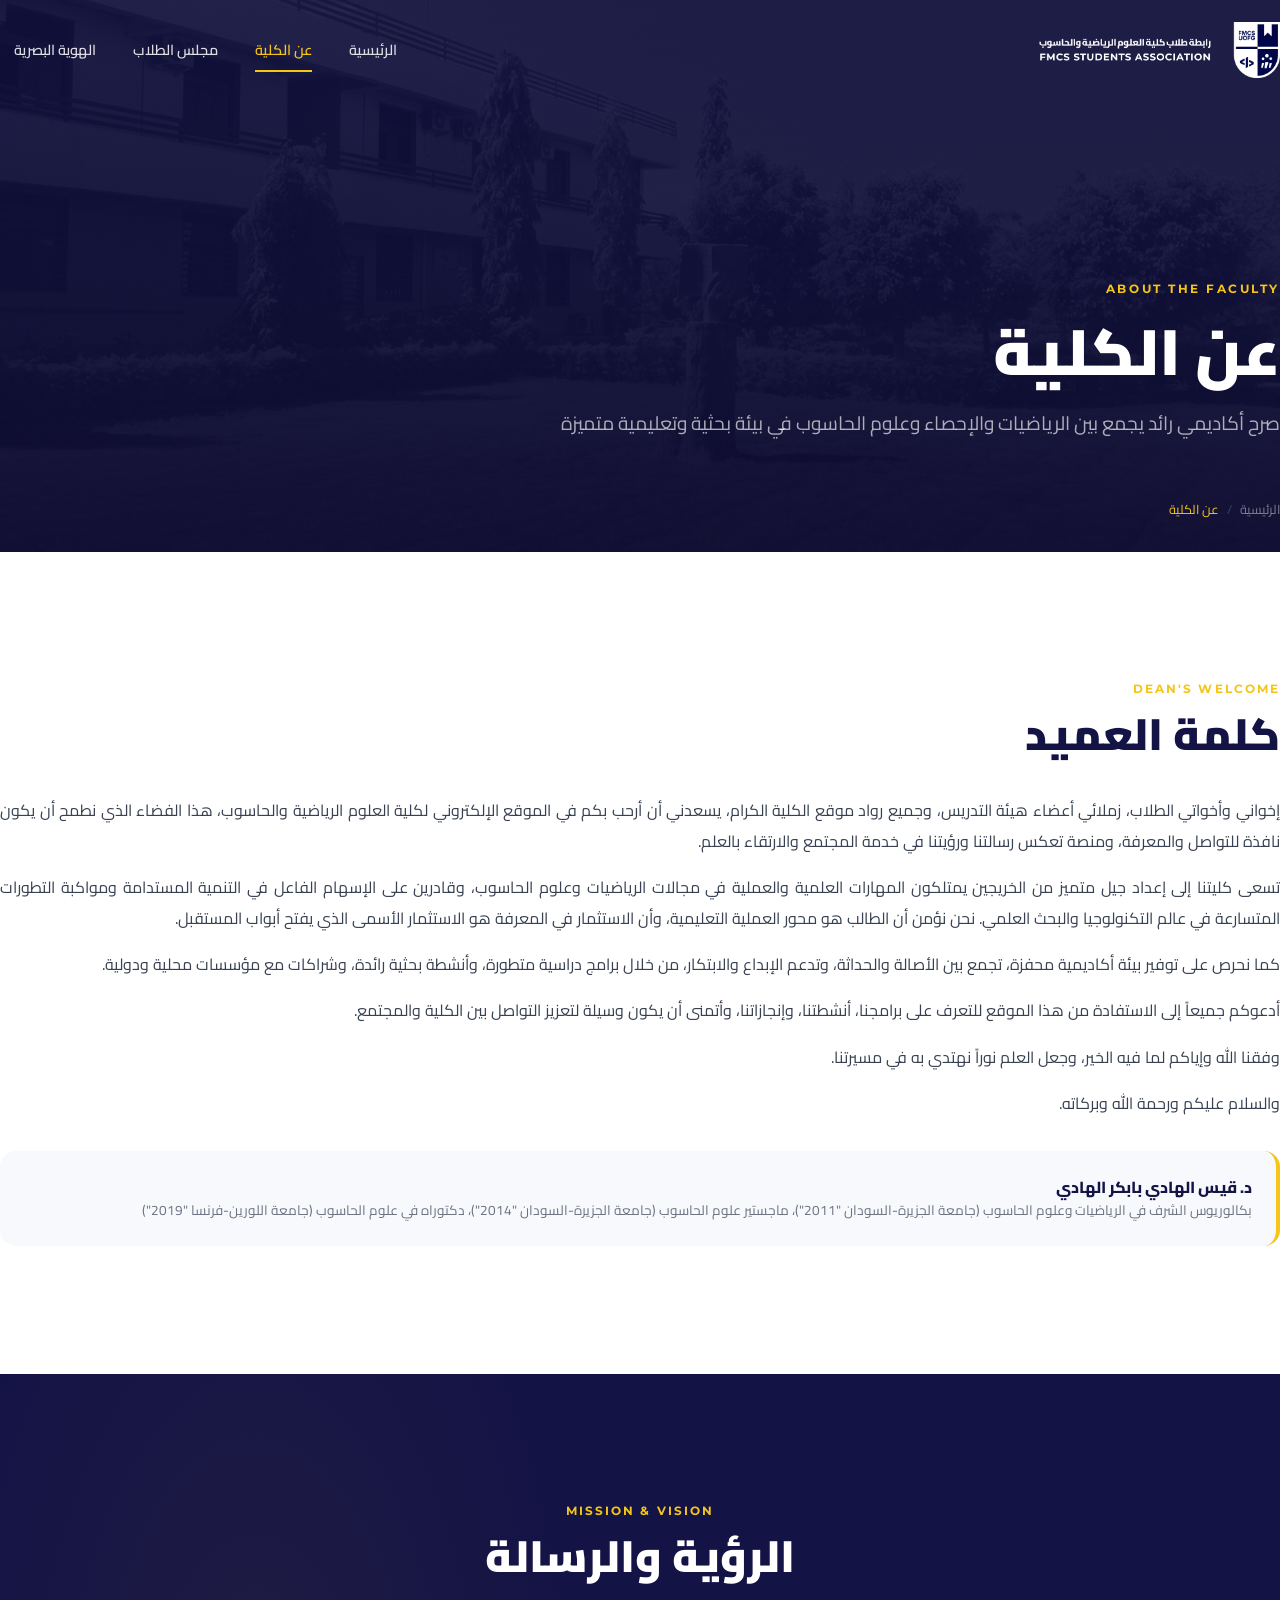
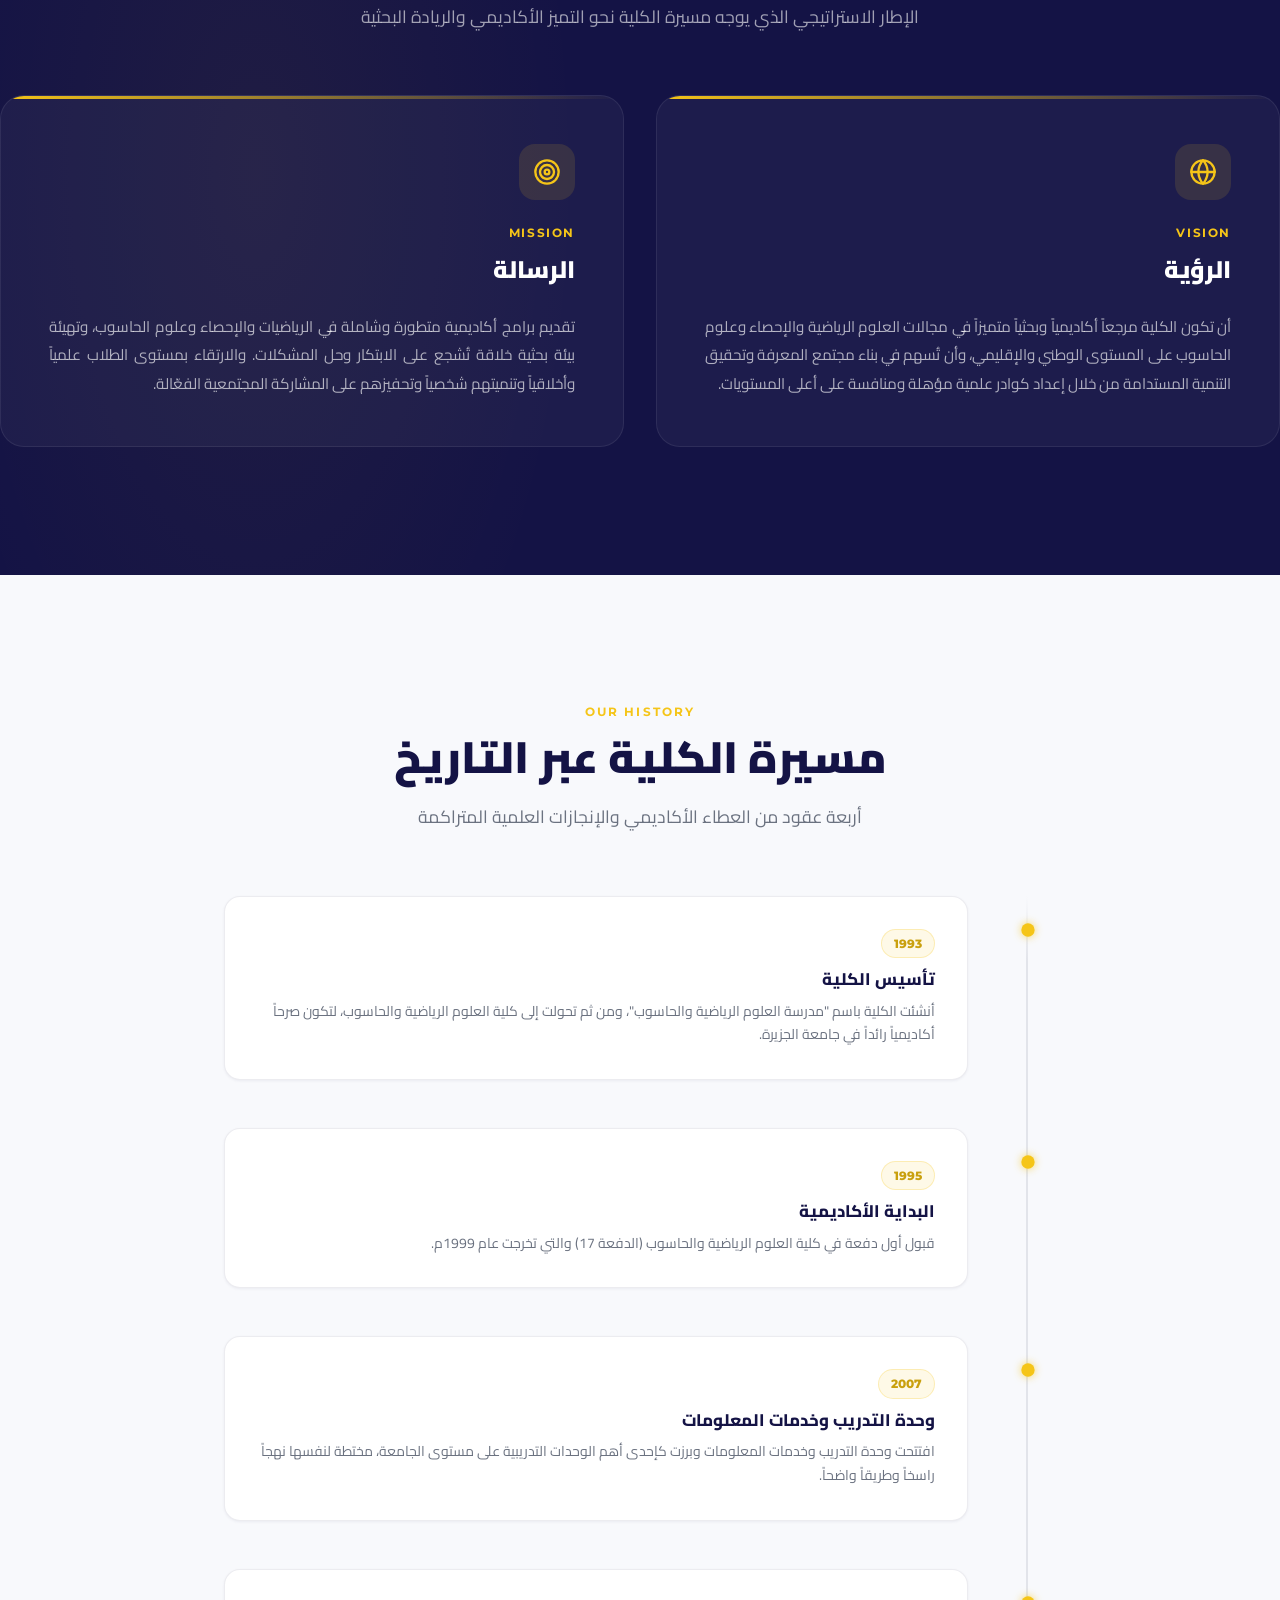
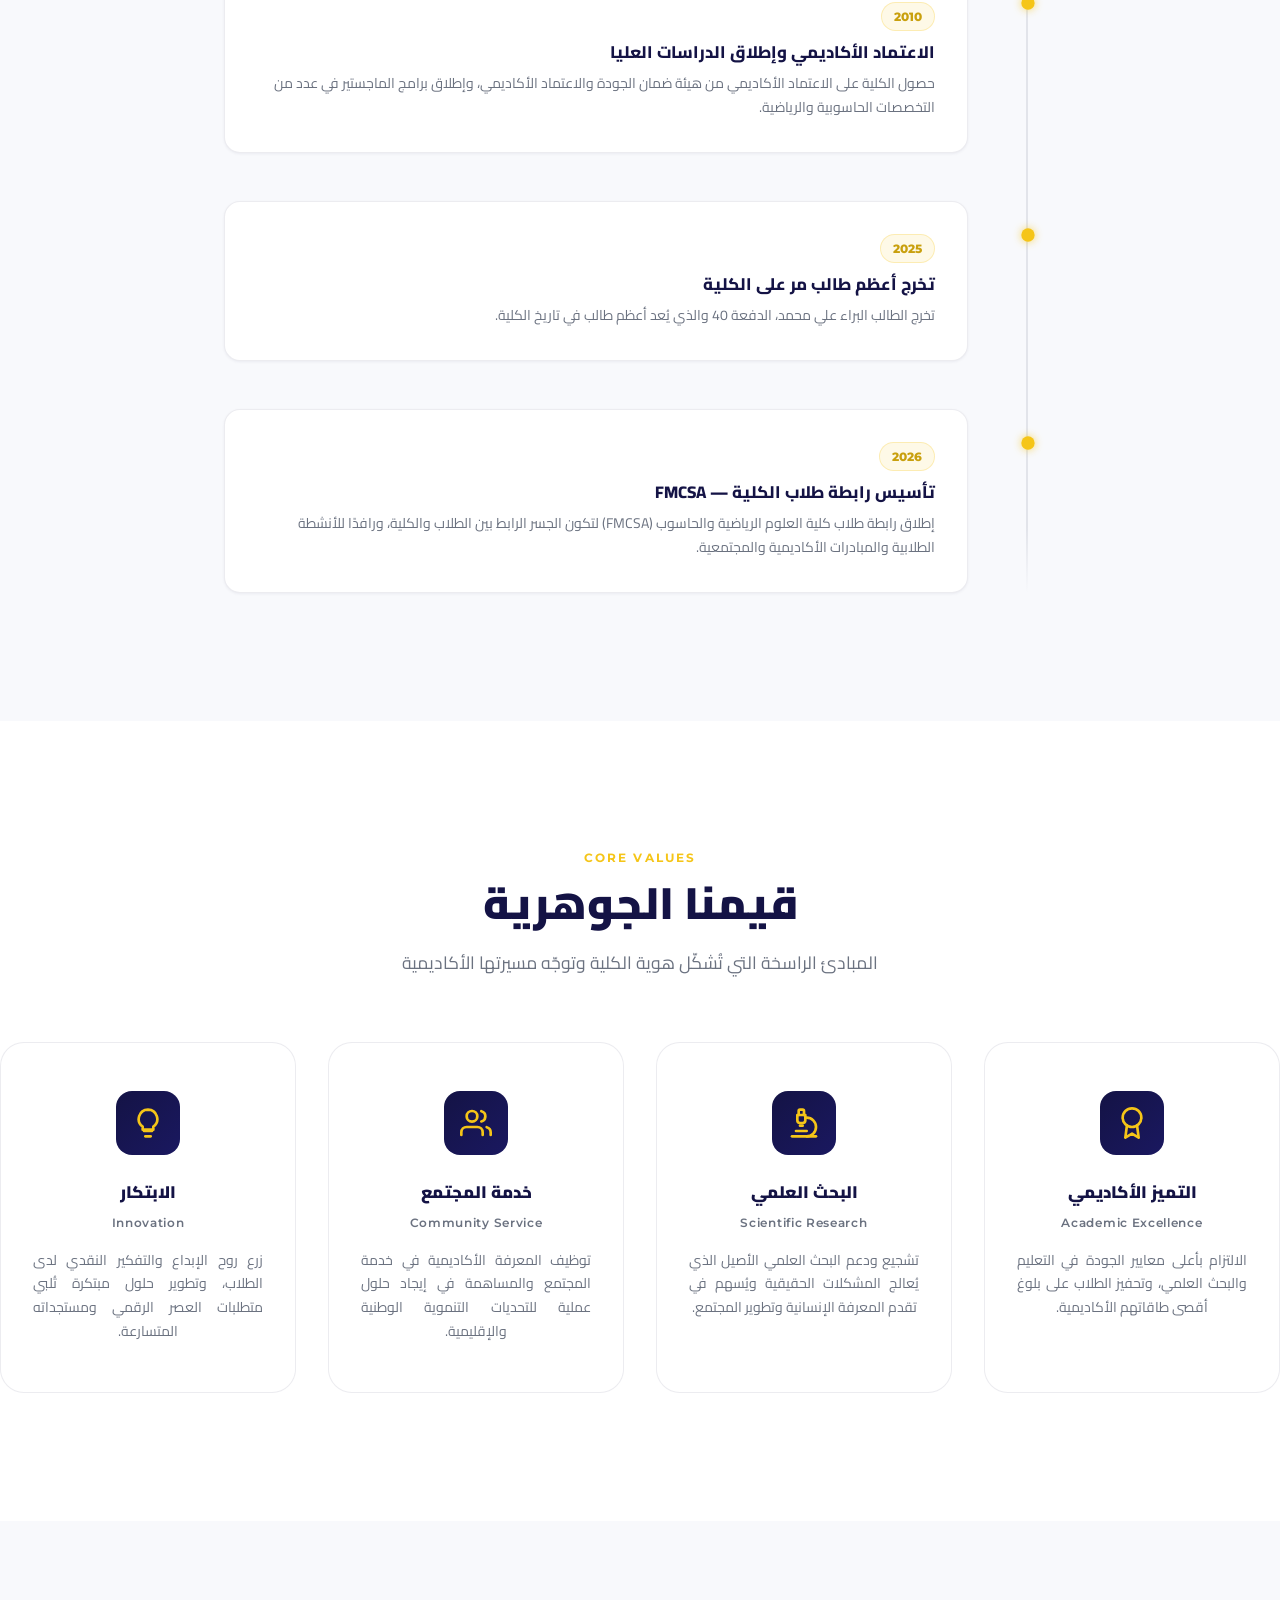
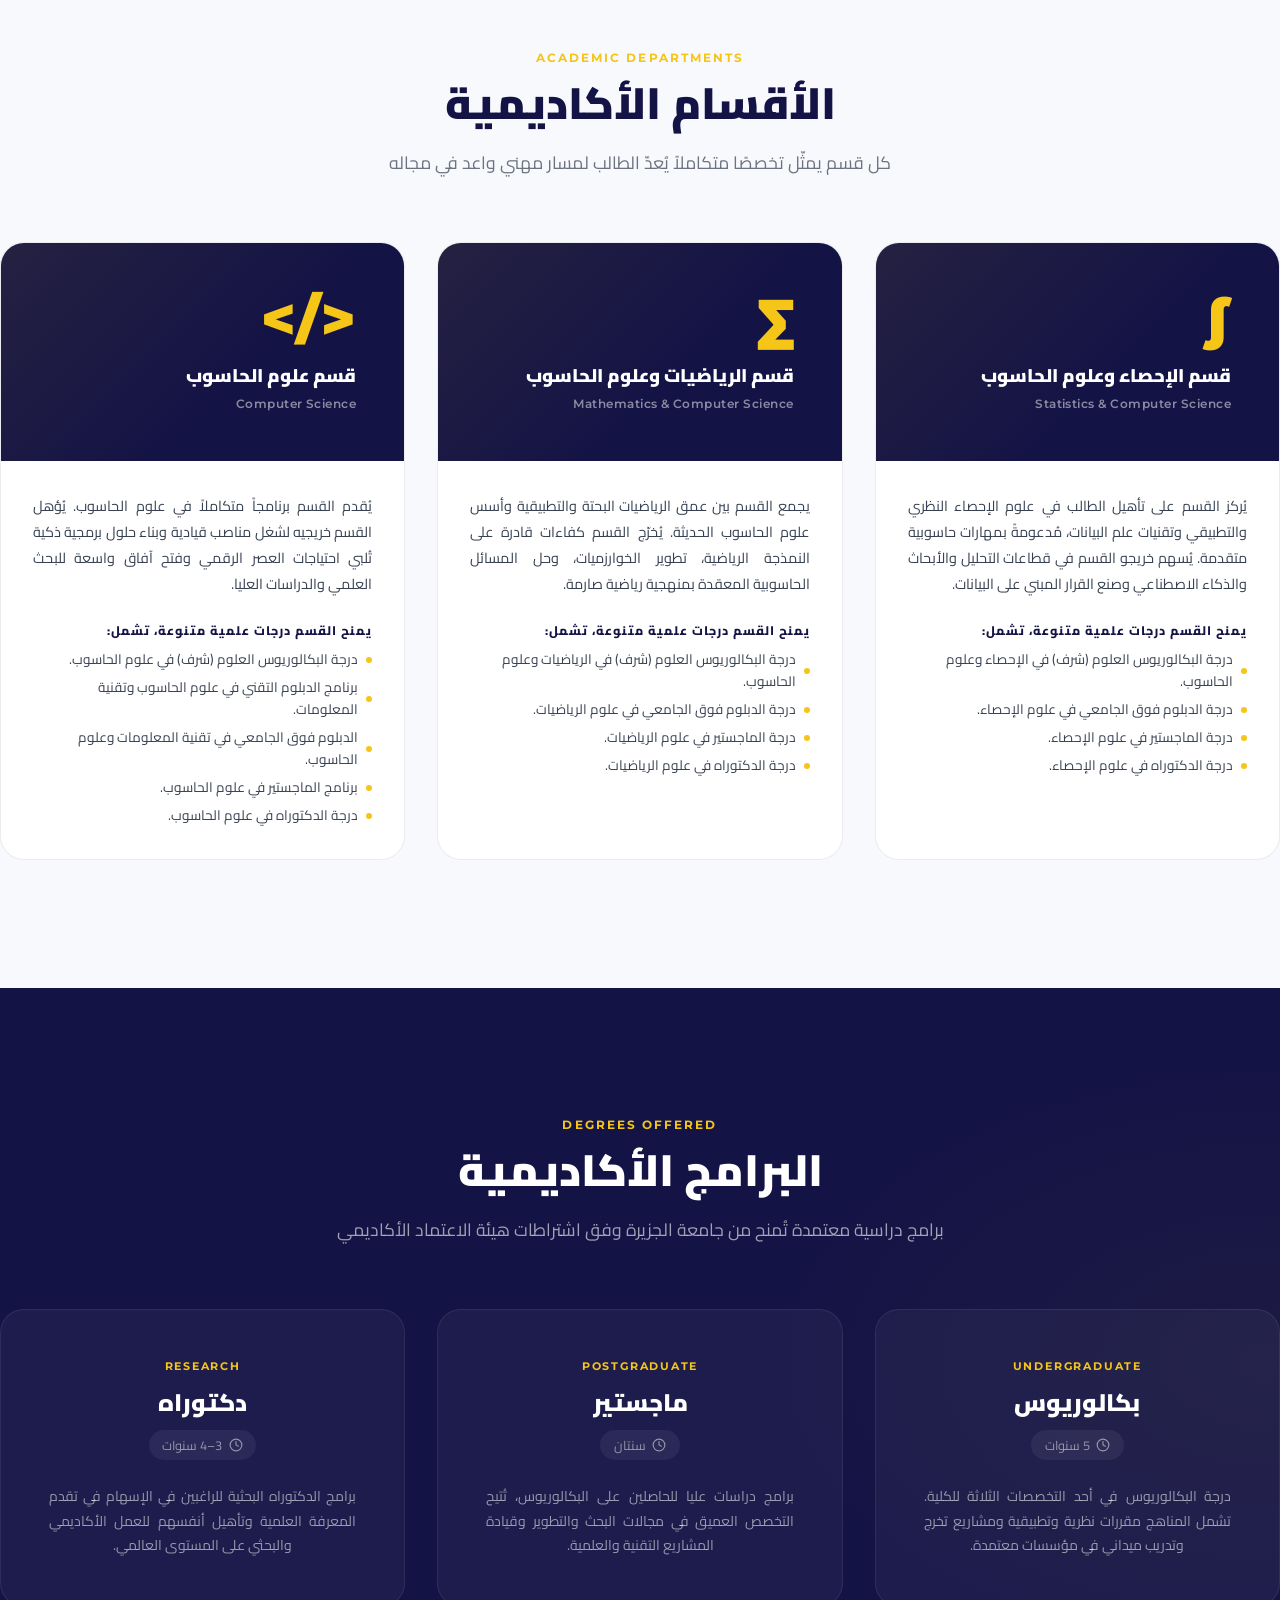
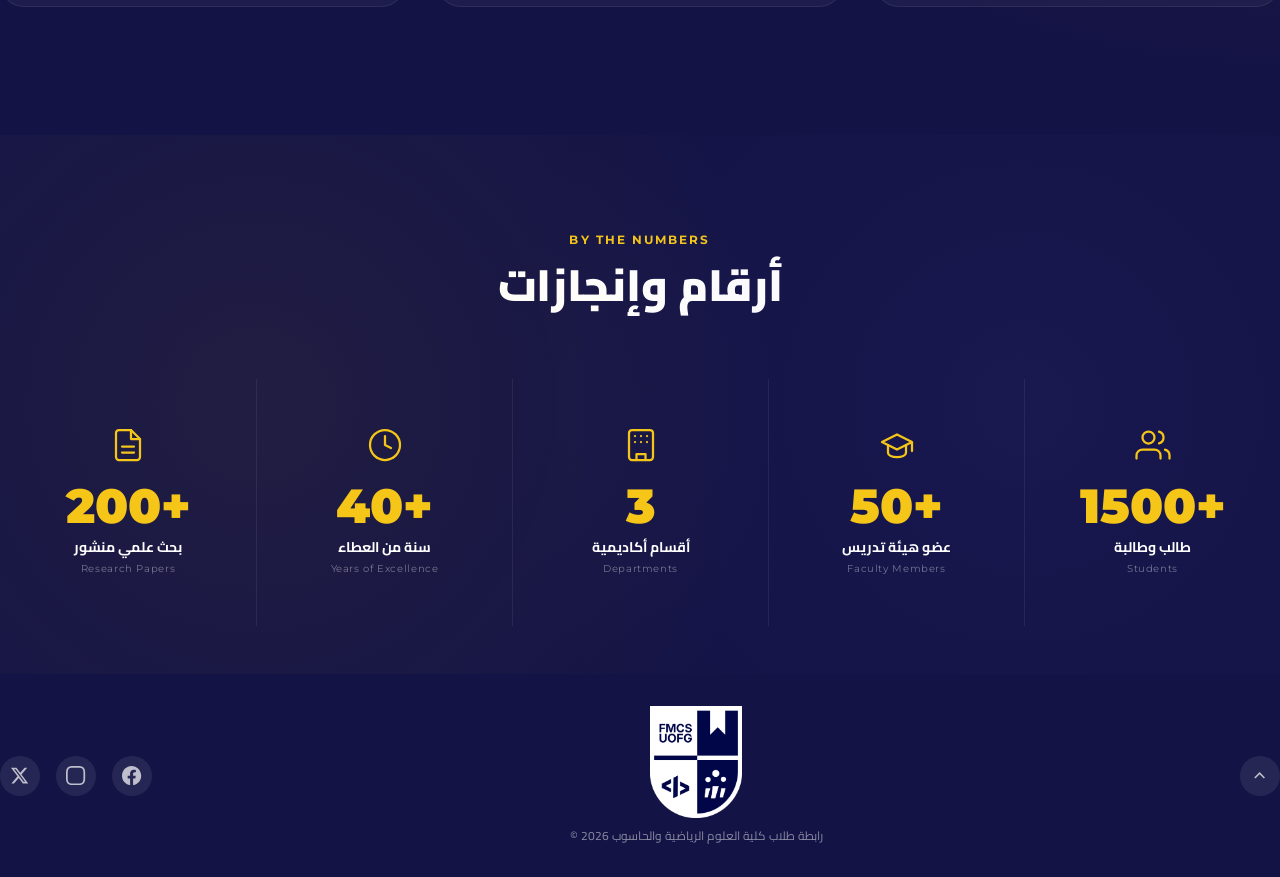
==== commit 80003a8f: "Update about.html" ====
--- a/about.html
+++ b/about.html
@@ -228,6 +228,7 @@
     }
 
     .welcome-signature-text {
+      text-align: justify;
       font-size: 0.85rem;
       color: var(--text-muted);
     }
@@ -652,13 +653,6 @@
         grid-template-columns: repeat(3, 1fr);
       }
 
-      .fact-item:nth-child(3) {
-        border-left: none;
-      }
-
-      .fact-item:nth-child(4) {
-        border-left: 1px solid rgba(255, 255, 255, 0.07);
-      }
     }
 
     /* ── 768px ── tablet portrait */
@@ -1979,7 +1973,7 @@
 
       </div>
     </div>
-    <div style="height: var(--space-4xl);"></div>
+    <div style="height: var(--space-2xl);"></div>
   </section>
 
   <script src="js/shared.js"></script>
